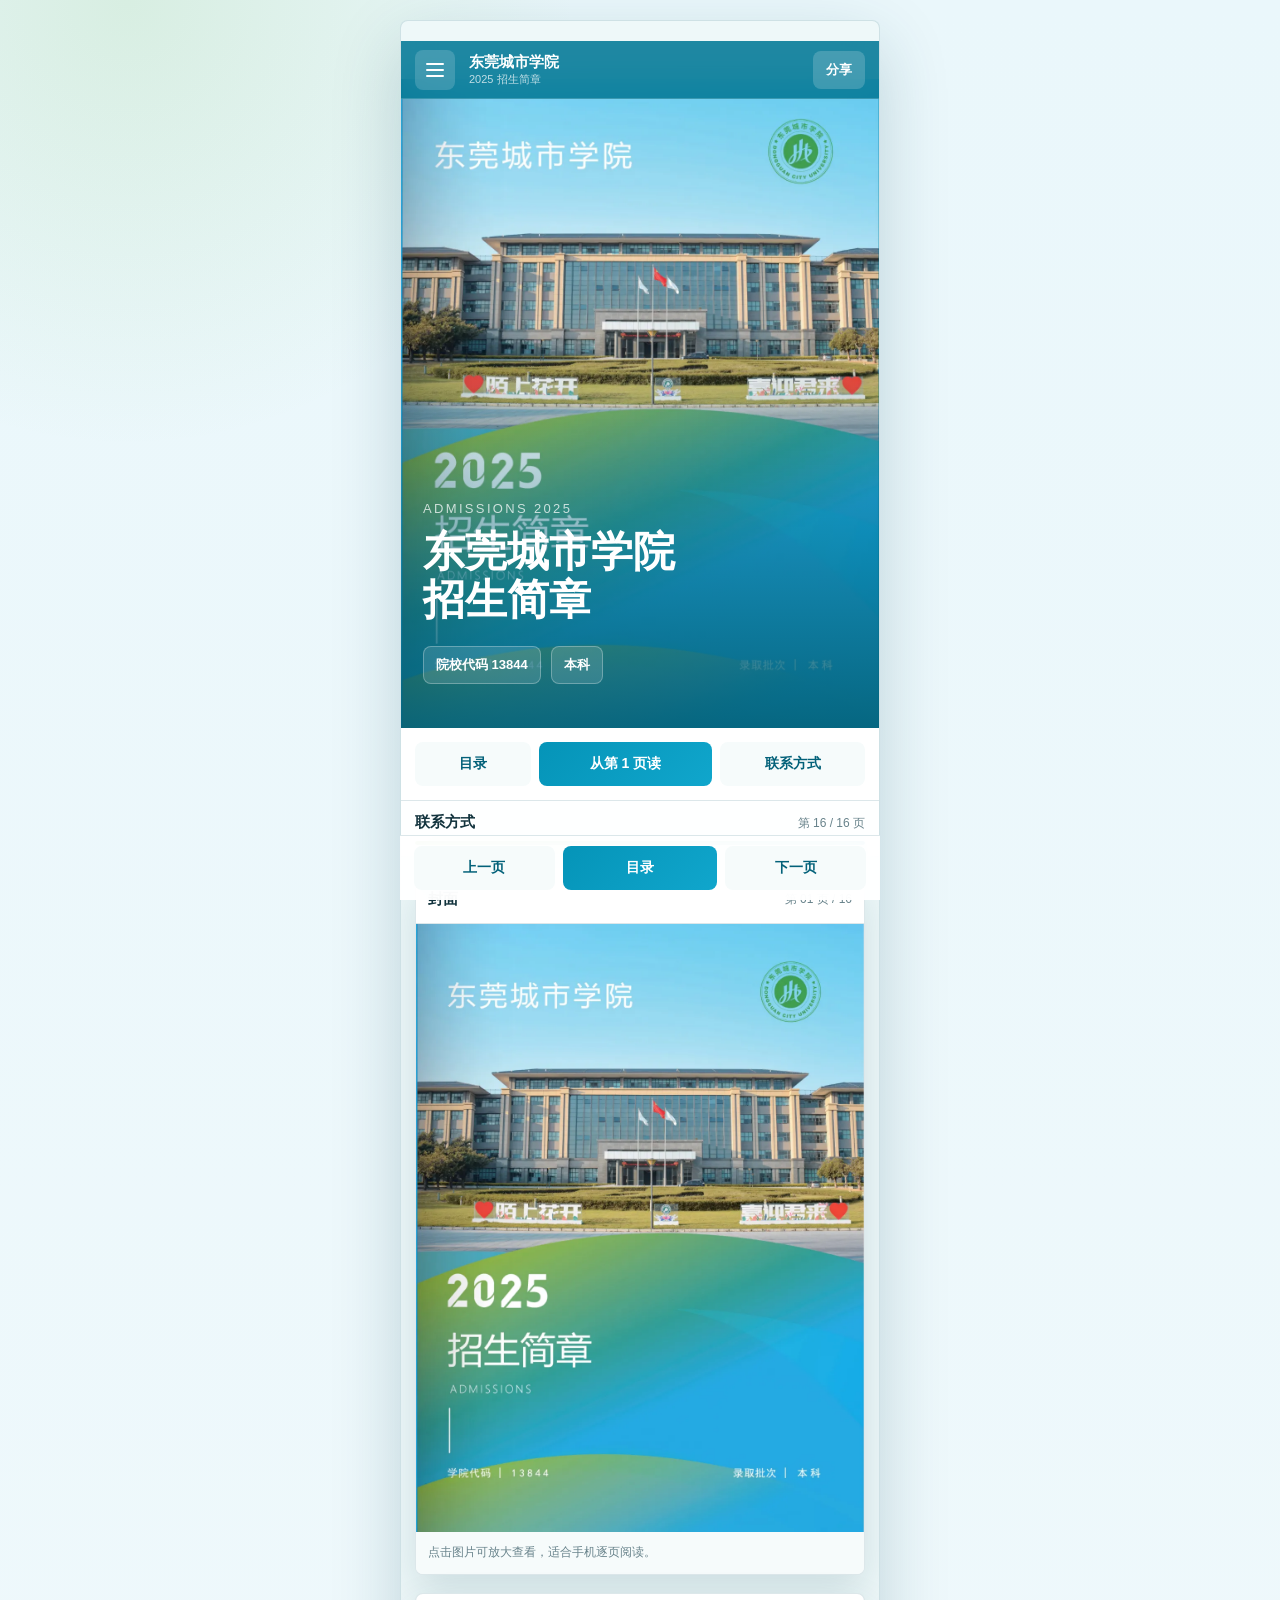
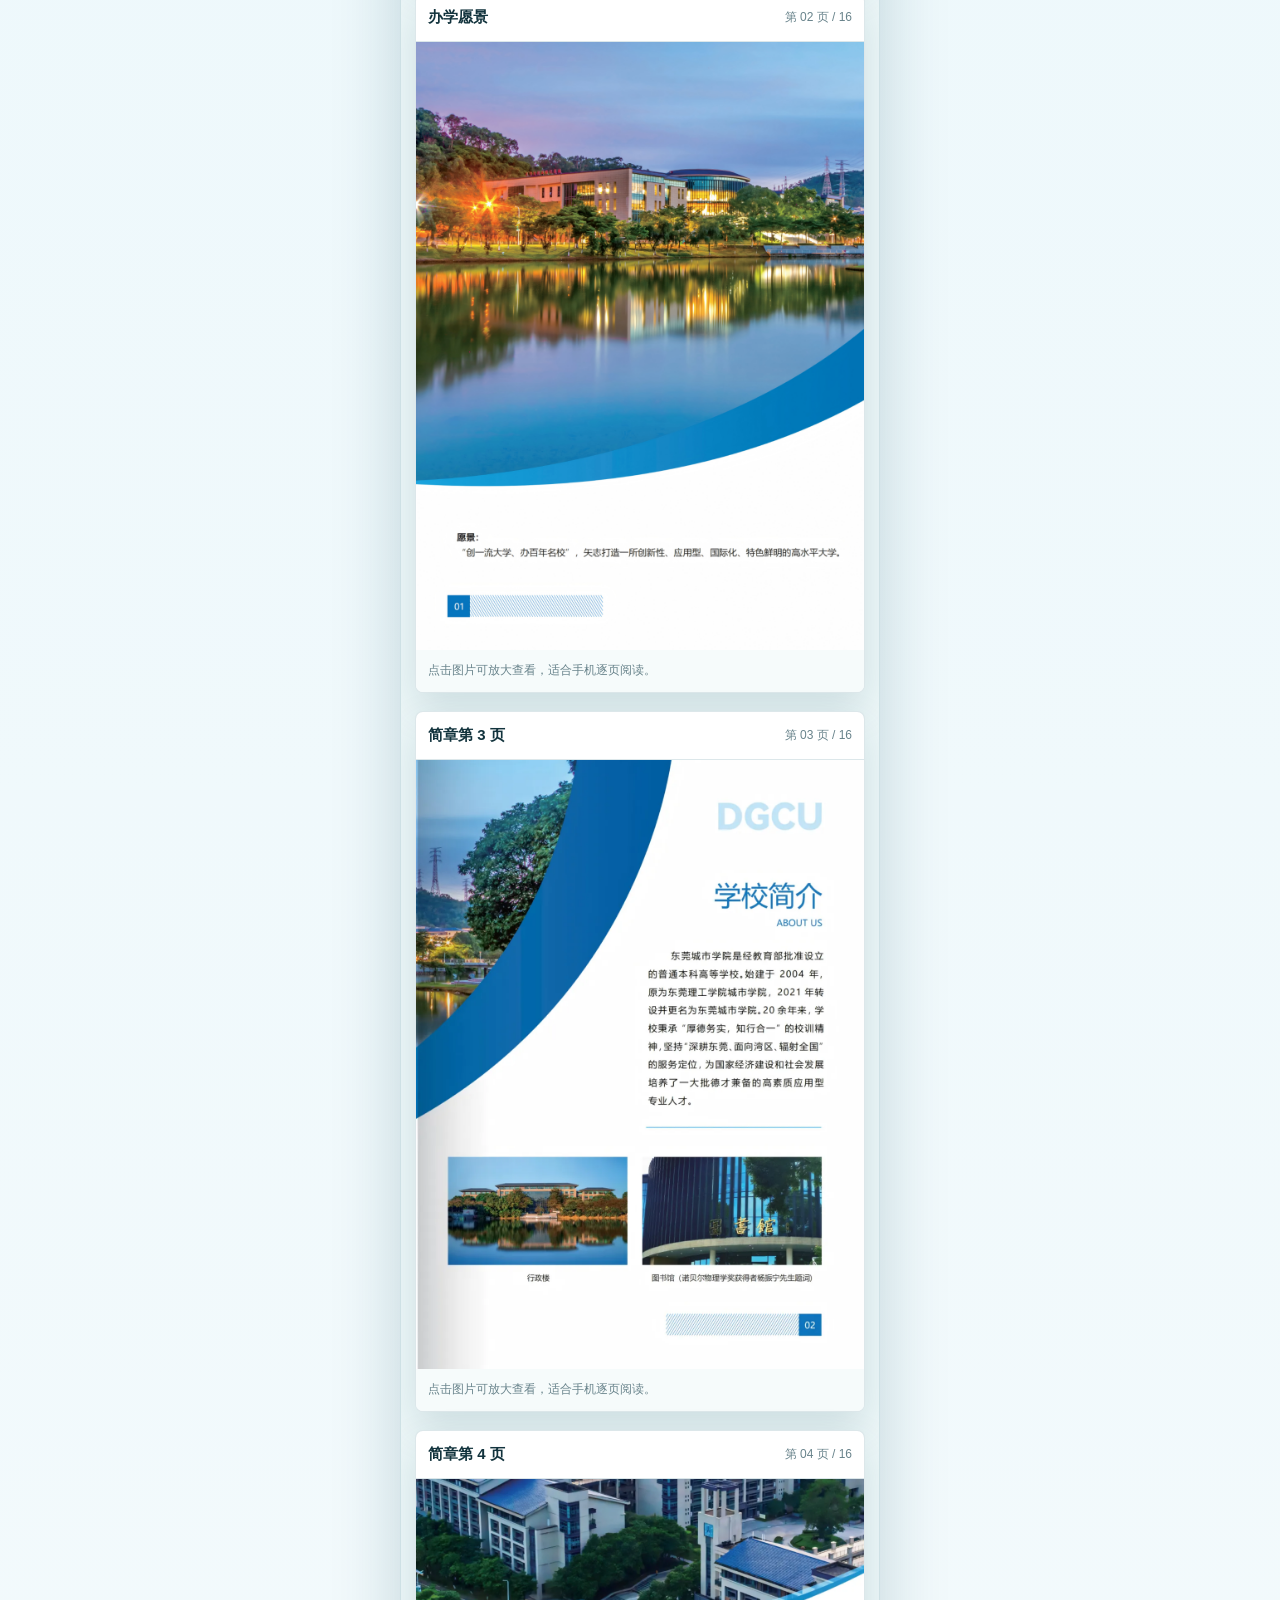
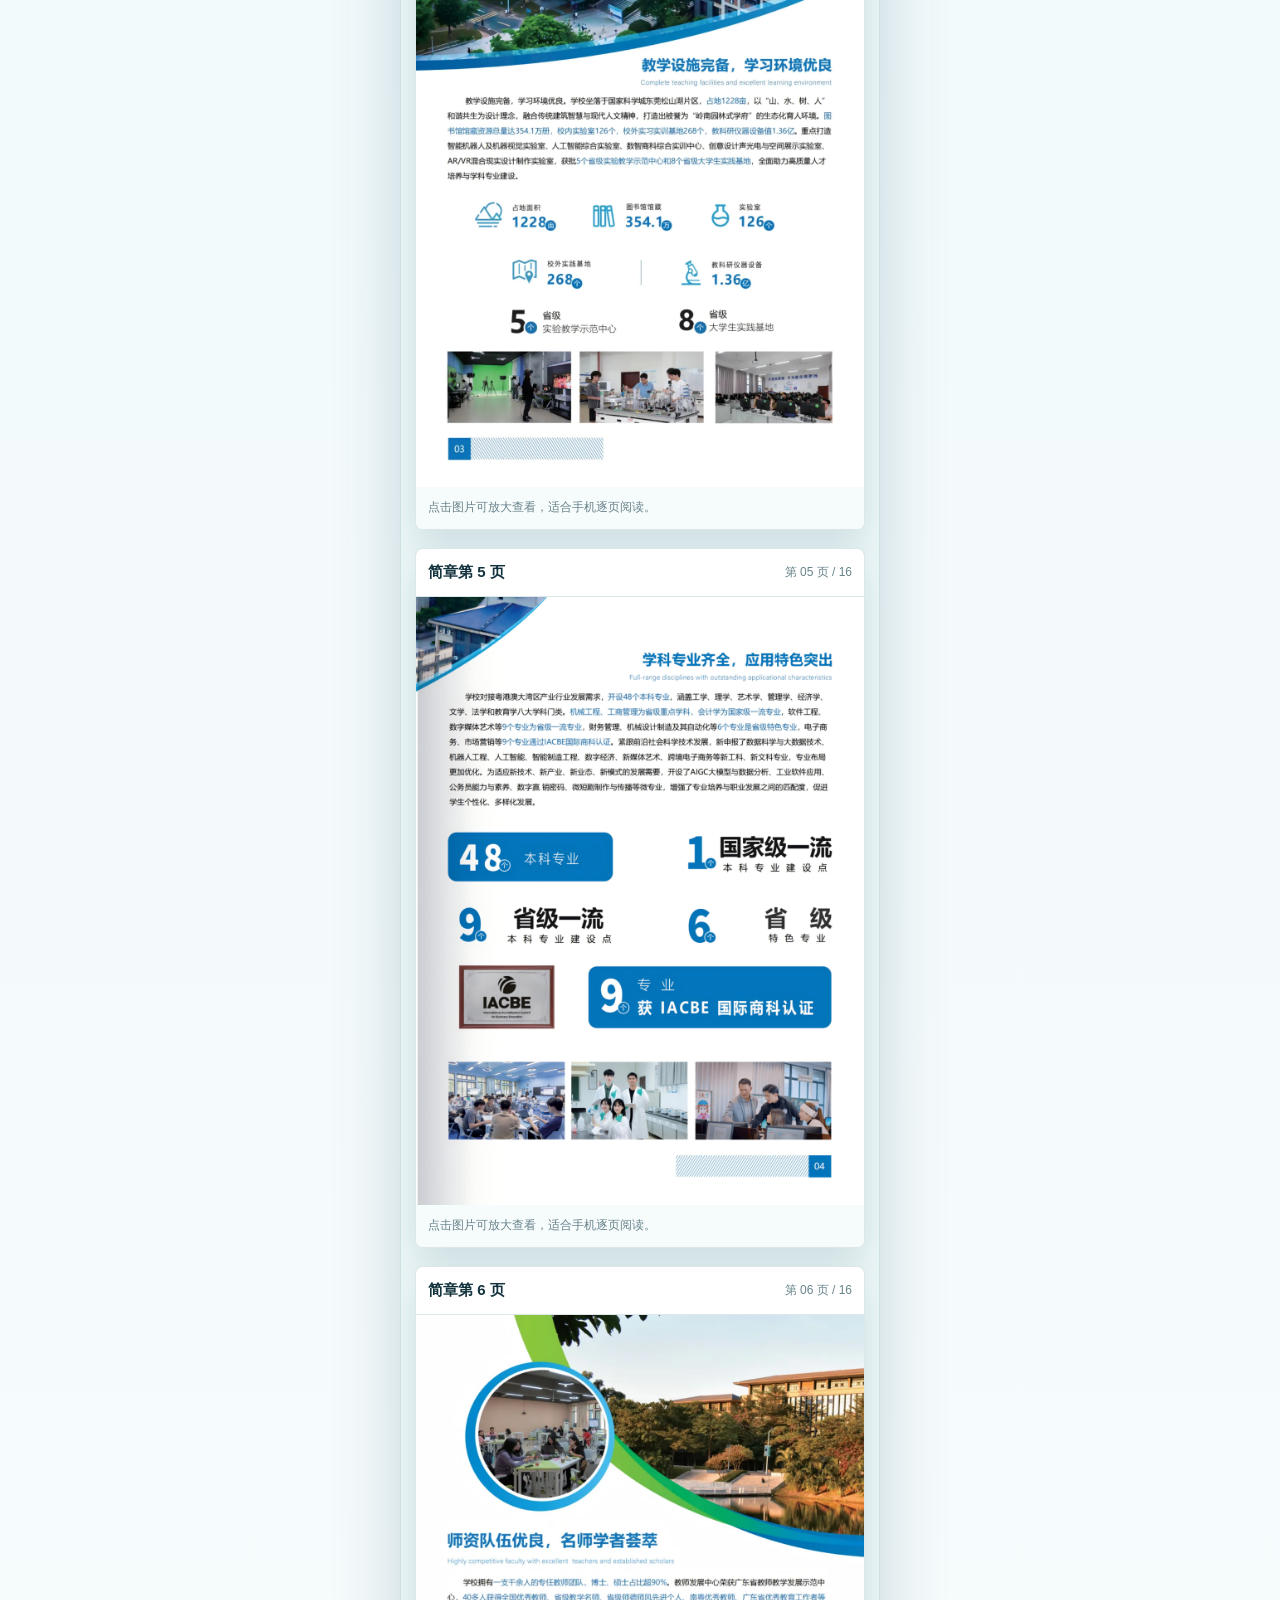
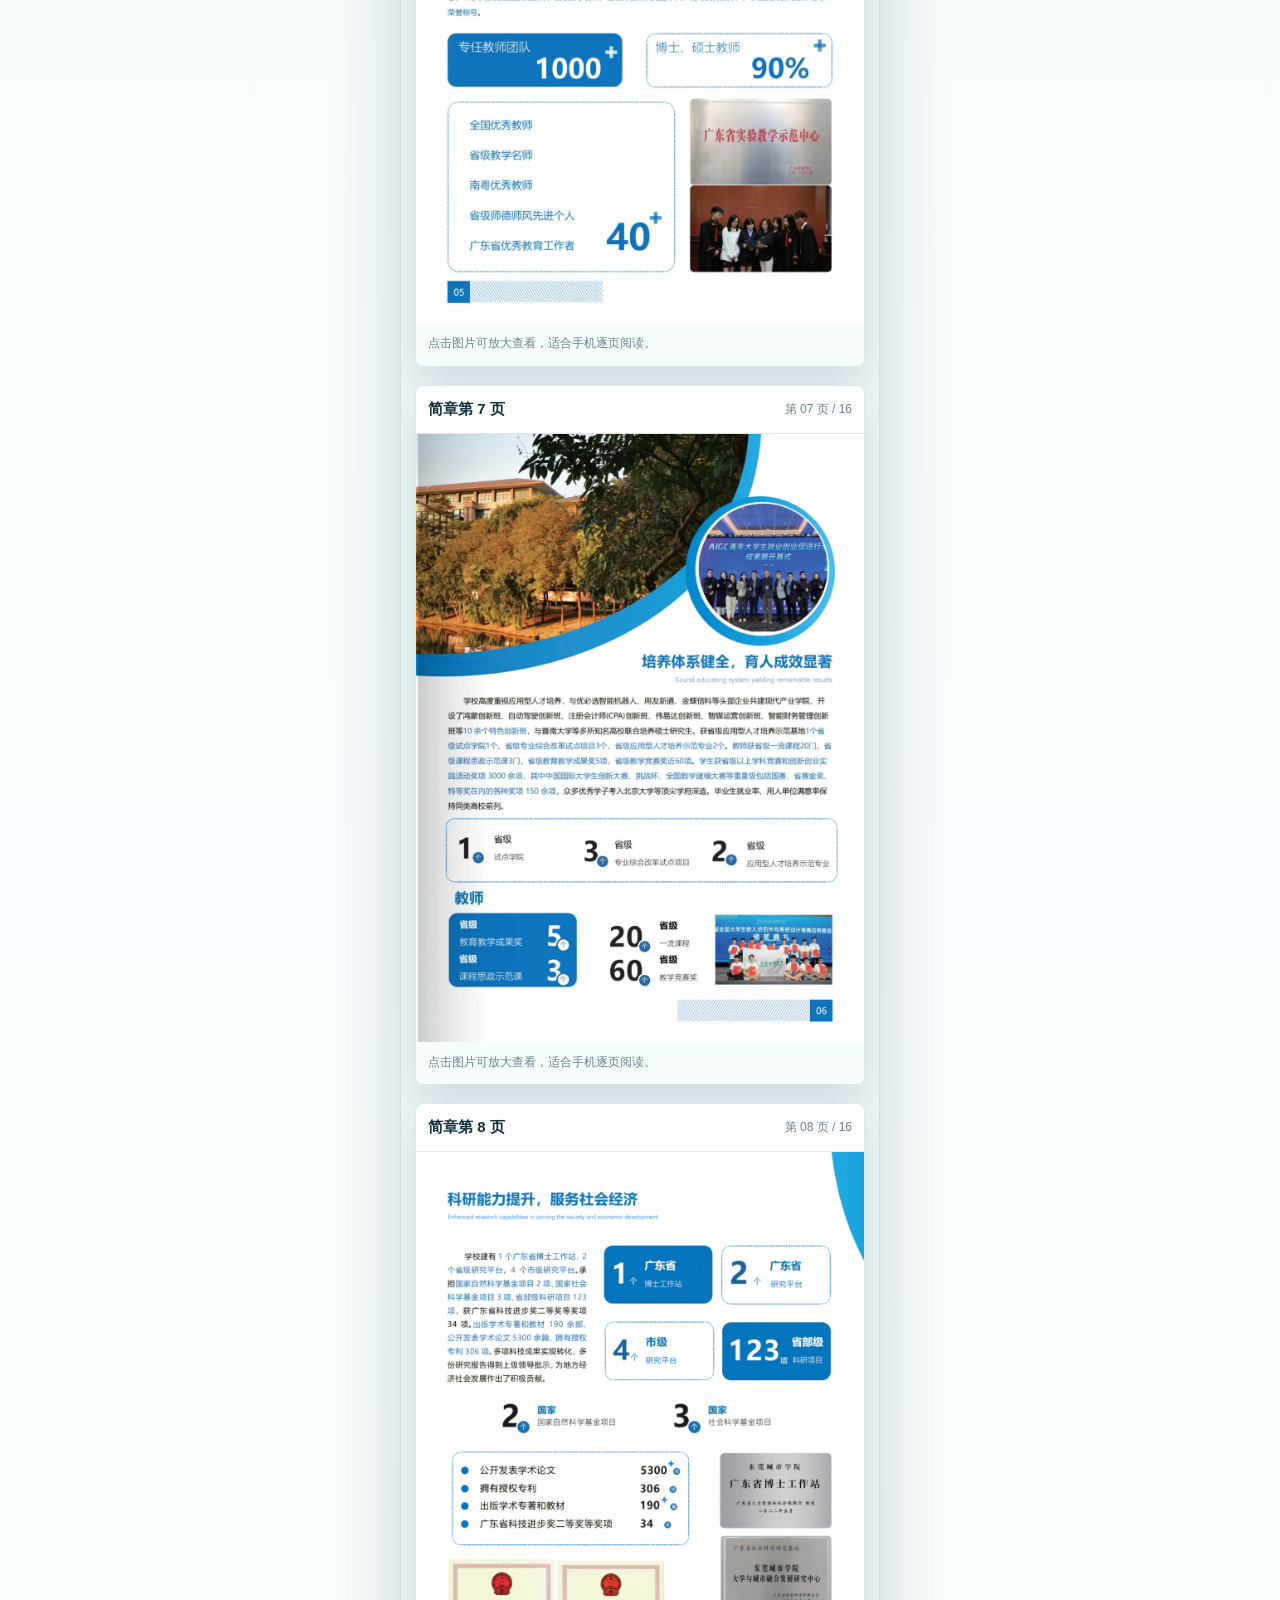
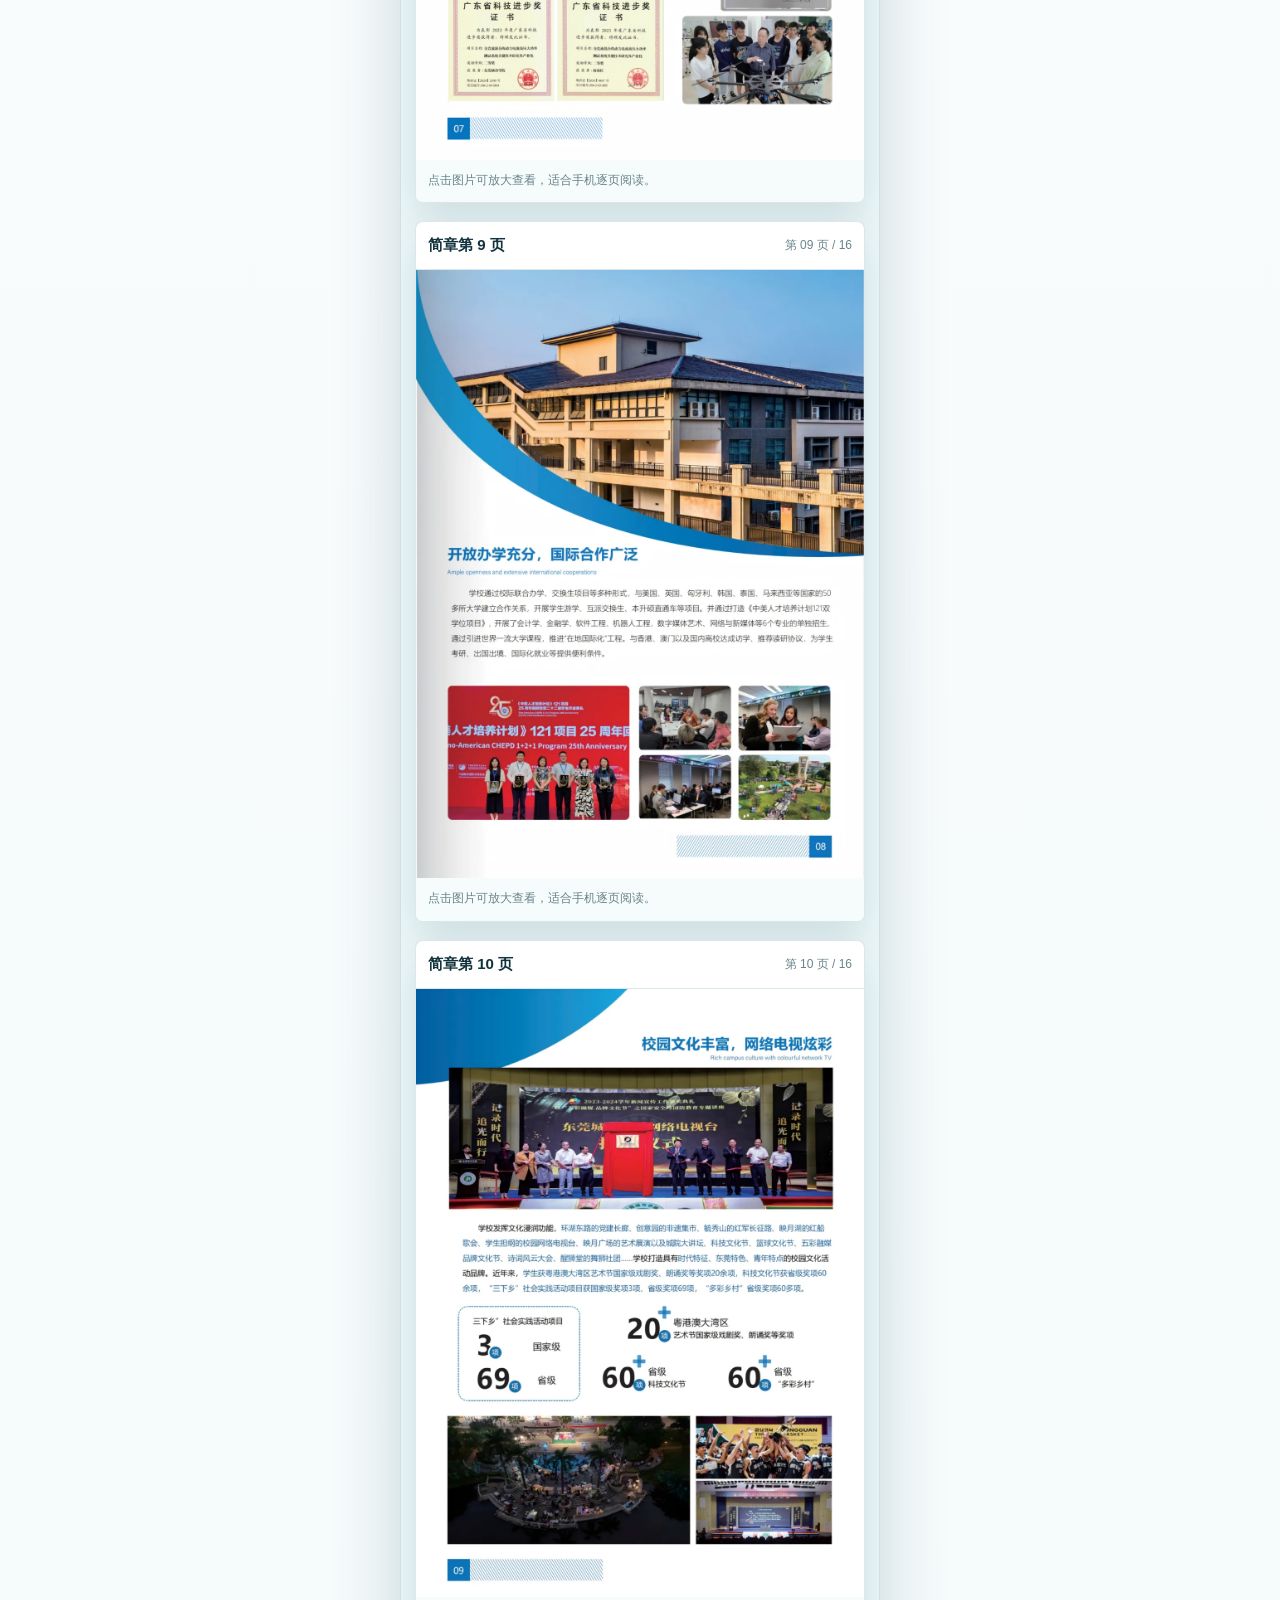
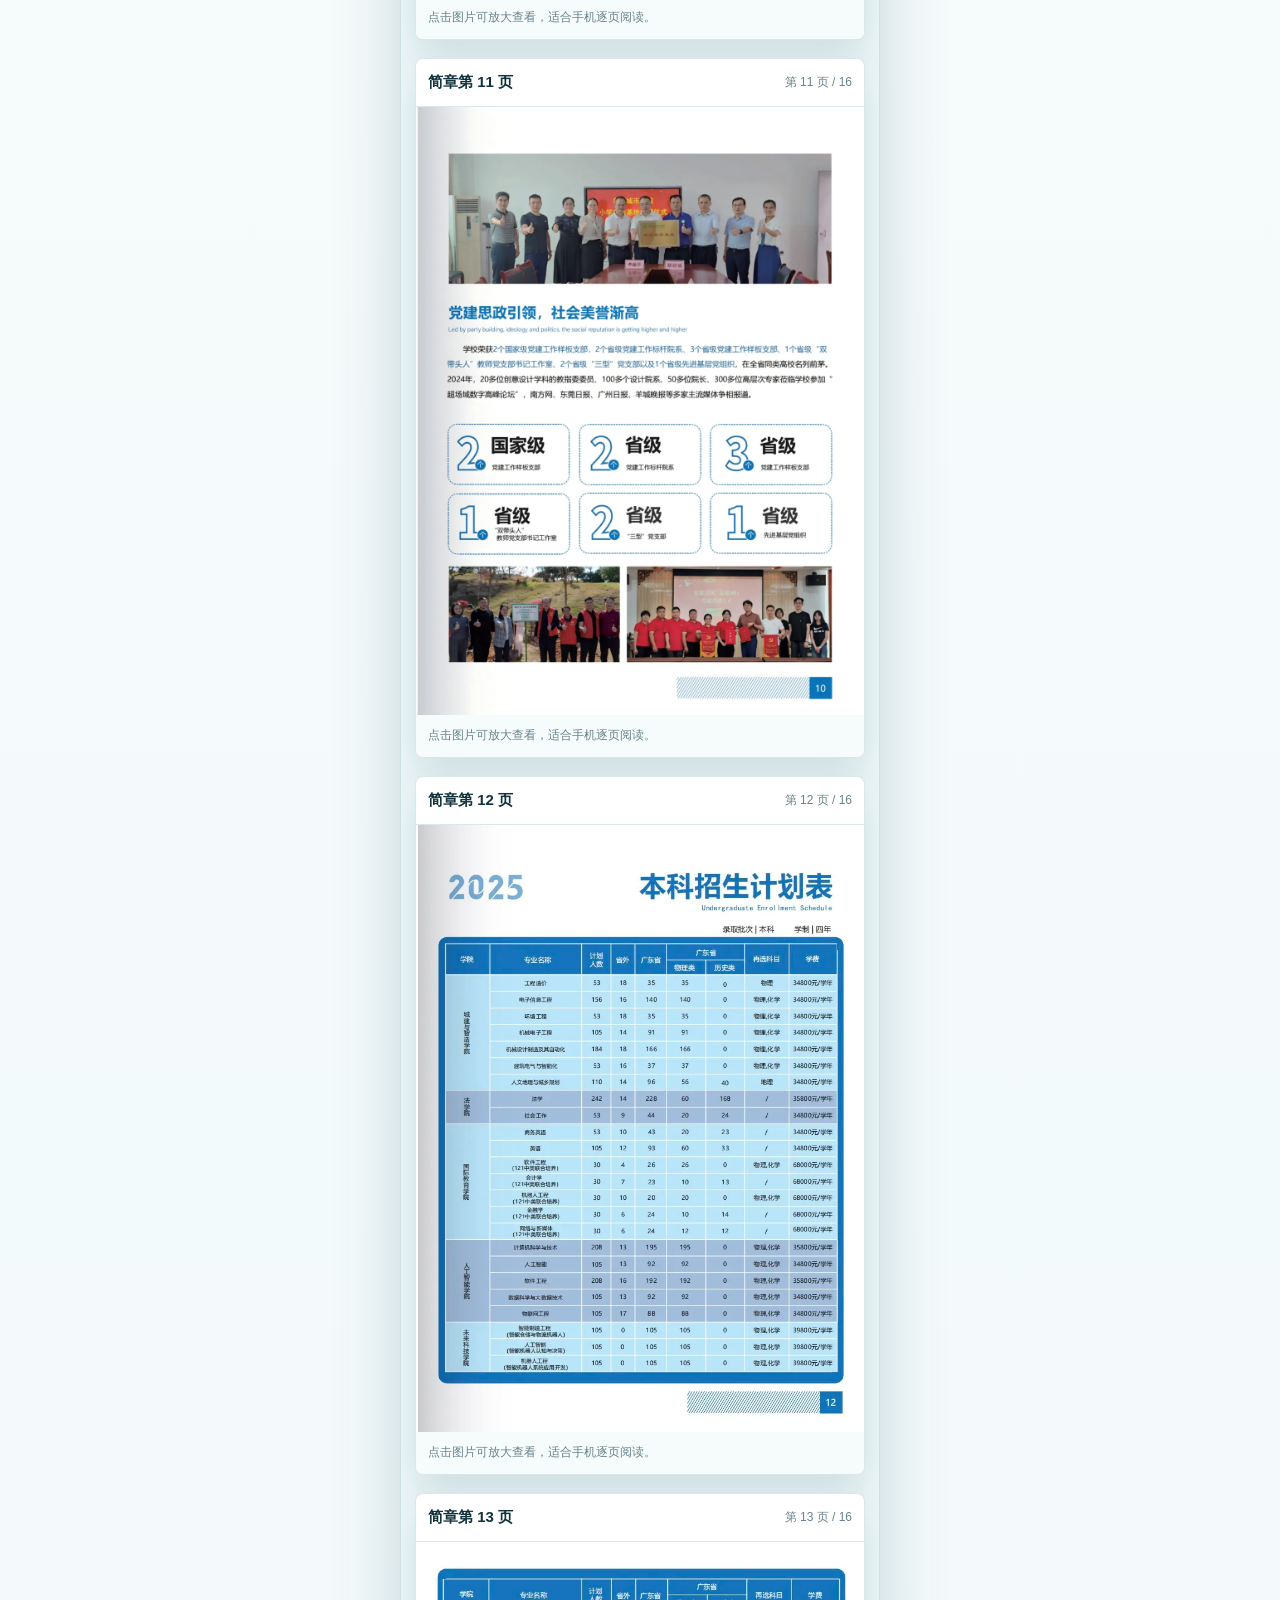
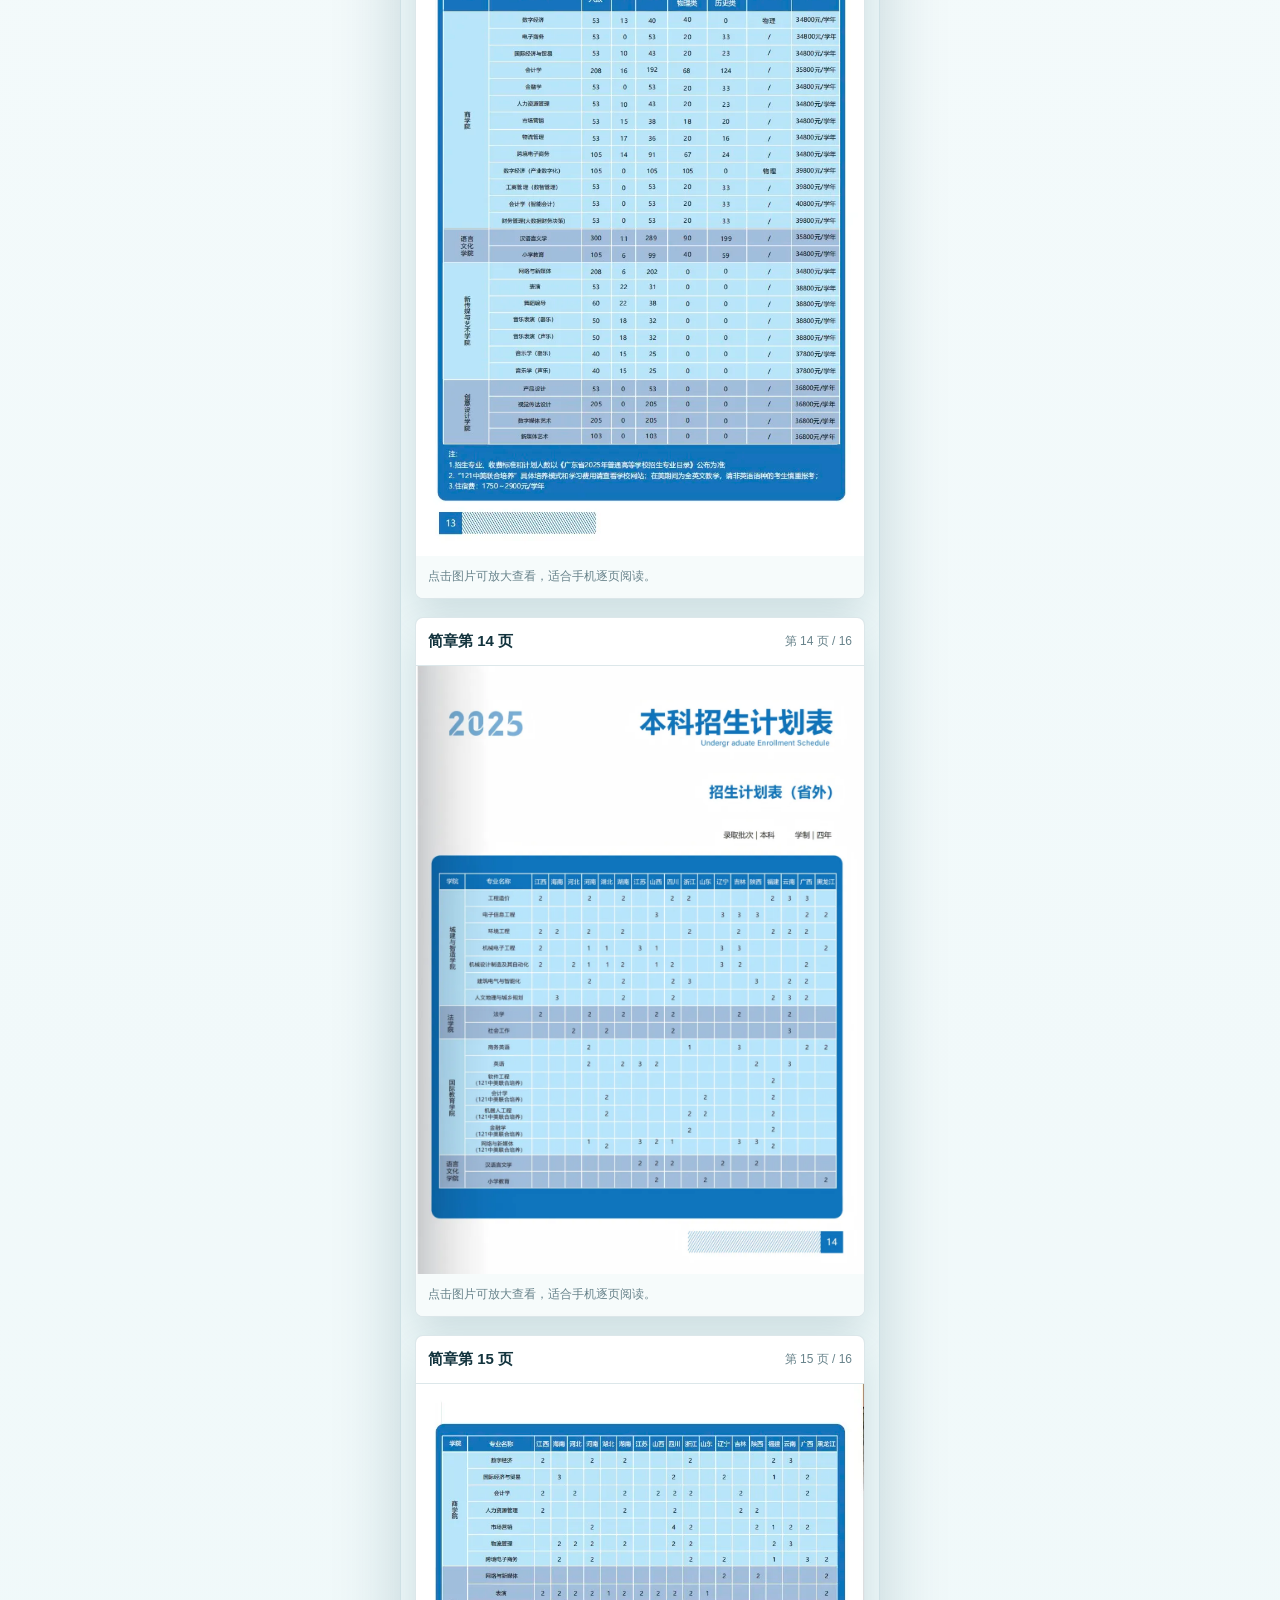
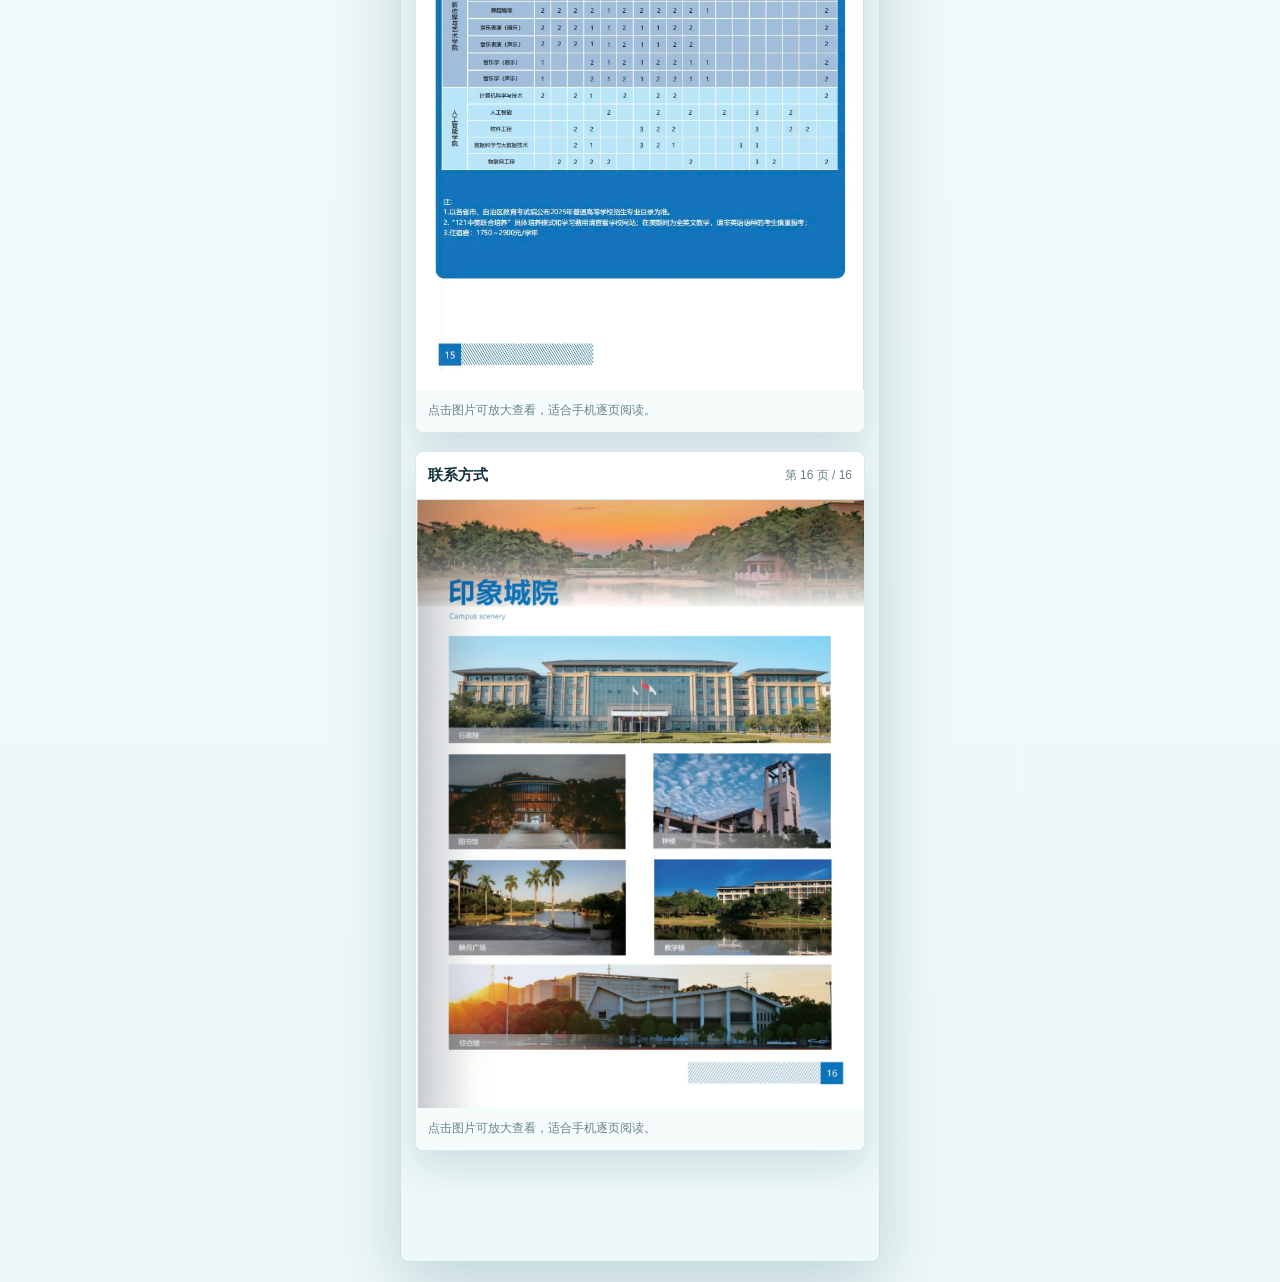
==== index.html @ 16127dca "Publish admissions H5" ====
<!doctype html>
<html lang="zh-CN">
  <head>
    <meta charset="UTF-8" />
    <meta name="viewport" content="width=device-width, initial-scale=1, viewport-fit=cover" />
    <meta name="theme-color" content="#0594b8" />
    <title>东莞城市学院 2025 招生简章 H5</title>
    <meta name="description" content="东莞城市学院 2025 年本科招生简章手机 H5，包含招生信息、校园介绍与联系方式。" />
    <meta property="og:type" content="website" />
    <meta property="og:locale" content="zh_CN" />
    <meta property="og:site_name" content="东莞城市学院" />
    <meta property="og:title" content="东莞城市学院 2025 招生简章" />
    <meta property="og:description" content="东莞城市学院 2025 年本科招生简章手机 H5，点击查看完整图文内容。" />
    <meta property="og:image" content="./官宣！东莞城市学院2025年招生简章.webp" />
    <meta name="twitter:card" content="summary_large_image" />
    <meta name="twitter:title" content="东莞城市学院 2025 招生简章" />
    <meta name="twitter:description" content="东莞城市学院 2025 年本科招生简章手机 H5，点击查看完整图文内容。" />
    <meta name="twitter:image" content="./官宣！东莞城市学院2025年招生简章.webp" />
    <link rel="image_src" href="./官宣！东莞城市学院2025年招生简章.webp" />
    <link rel="stylesheet" href="./styles.css" />
  </head>
  <body>
    <div class="app-shell">
      <header class="topbar" aria-label="页面导航">
        <button class="icon-button" type="button" data-action="toggle-menu" aria-label="打开目录">
          <span></span>
          <span></span>
          <span></span>
        </button>
        <div class="topbar-title">
          <strong>东莞城市学院</strong>
          <small>2025 招生简章</small>
        </div>
        <button class="text-button" type="button" data-action="share">分享</button>
      </header>

      <main>
        <section class="hero" id="top">
          <img src="./官宣！东莞城市学院2025年招生简章.webp" alt="东莞城市学院 2025 招生简章封面" />
          <div class="hero-panel">
            <p>Admissions 2025</p>
            <h1>东莞城市学院<br />招生简章</h1>
            <div class="hero-meta">
              <span>院校代码 13844</span>
              <span>本科</span>
            </div>
          </div>
        </section>

        <section class="quick-actions" aria-label="快捷操作">
          <button type="button" data-action="toggle-menu">目录</button>
          <button type="button" data-action="first-page">从第 1 页读</button>
          <button type="button" data-action="contact-page">联系方式</button>
        </section>

        <section class="reader-status" aria-live="polite">
          <div>
            <strong id="currentTitle">封面</strong>
            <span id="currentCount">第 1 / 16 页</span>
          </div>
          <div class="progress-track" aria-hidden="true">
            <span id="progressBar"></span>
          </div>
        </section>

        <section class="page-list" id="pageList" aria-label="招生简章页面"></section>
      </main>

      <nav class="bottom-nav" aria-label="底部翻页">
        <button type="button" data-action="prev-page">上一页</button>
        <button class="primary" type="button" data-action="toggle-menu">目录</button>
        <button type="button" data-action="next-page">下一页</button>
      </nav>
    </div>

    <aside class="toc-drawer" id="tocDrawer" aria-hidden="true">
      <div class="drawer-backdrop" data-action="close-menu"></div>
      <div class="drawer-panel" role="dialog" aria-modal="true" aria-labelledby="drawerTitle">
        <div class="drawer-head">
          <div>
            <strong id="drawerTitle">招生简章目录</strong>
            <span>点击任一页快速跳转</span>
          </div>
          <button class="close-button" type="button" data-action="close-menu" aria-label="关闭目录">×</button>
        </div>
        <div class="toc-grid" id="tocGrid"></div>
      </div>
    </aside>

    <div class="viewer" id="viewer" aria-hidden="true">
      <div class="viewer-top">
        <strong id="viewerTitle">第 1 页</strong>
        <button type="button" data-action="close-viewer" aria-label="关闭大图">×</button>
      </div>
      <div class="viewer-canvas">
        <img id="viewerImage" alt="" />
      </div>
      <p>双指可缩放图片，左右按钮可切换页面</p>
      <div class="viewer-nav">
        <button type="button" data-action="viewer-prev">上一页</button>
        <button type="button" data-action="viewer-next">下一页</button>
      </div>
    </div>

    <div class="toast" id="toast" role="status" aria-live="polite"></div>
    <script src="./app.js"></script>
  </body>
</html>
---- styles.css ----
:root {
  --bg: #eef8f9;
  --surface: #ffffff;
  --surface-soft: #f6fbfb;
  --text: #12333d;
  --muted: #68838b;
  --line: rgba(12, 86, 105, 0.14);
  --teal: #0594b8;
  --teal-dark: #036179;
  --green: #69b848;
  --shadow: 0 16px 40px rgba(4, 68, 83, 0.14);
  --radius: 8px;
  font-family: -apple-system, BlinkMacSystemFont, "Segoe UI", "PingFang SC", "Microsoft YaHei", sans-serif;
}

* {
  box-sizing: border-box;
}

html {
  scroll-behavior: smooth;
}

body {
  margin: 0;
  min-width: 320px;
  background:
    radial-gradient(circle at 10% 0%, rgba(105, 184, 72, 0.14), transparent 28rem),
    linear-gradient(180deg, #eaf7fb 0%, #f9fcfd 48%, #eef8f9 100%);
  color: var(--text);
}

button {
  border: 0;
  font: inherit;
  cursor: pointer;
}

.app-shell {
  width: min(100%, 480px);
  margin: 0 auto;
  padding-bottom: calc(84px + env(safe-area-inset-bottom));
}

.topbar {
  position: sticky;
  top: 0;
  z-index: 30;
  display: grid;
  grid-template-columns: 44px 1fr auto;
  align-items: center;
  gap: 10px;
  min-height: calc(58px + env(safe-area-inset-top));
  padding: calc(8px + env(safe-area-inset-top)) 14px 8px;
  color: #fff;
  background: rgba(2, 120, 150, 0.88);
  border-bottom: 1px solid rgba(255, 255, 255, 0.18);
  backdrop-filter: blur(16px);
}

.icon-button,
.close-button,
.viewer-top button {
  display: grid;
  place-items: center;
  width: 40px;
  height: 40px;
  border-radius: var(--radius);
  background: rgba(255, 255, 255, 0.16);
  color: #fff;
}

.icon-button {
  gap: 4px;
  align-content: center;
}

.icon-button span {
  width: 18px;
  height: 2px;
  border-radius: 999px;
  background: currentColor;
}

.topbar-title {
  display: flex;
  min-width: 0;
  flex-direction: column;
  line-height: 1.15;
}

.topbar-title strong {
  overflow: hidden;
  font-size: 15px;
  font-weight: 700;
  text-overflow: ellipsis;
  white-space: nowrap;
}

.topbar-title small {
  margin-top: 3px;
  color: rgba(255, 255, 255, 0.72);
  font-size: 11px;
}

.text-button {
  min-width: 52px;
  height: 38px;
  padding: 0 12px;
  border-radius: var(--radius);
  background: rgba(255, 255, 255, 0.18);
  color: #fff;
  font-size: 13px;
  font-weight: 650;
}

.hero {
  position: relative;
  min-height: 640px;
  overflow: hidden;
  background: #058fb1;
}

.hero img {
  width: 100%;
  height: 100%;
  min-height: 640px;
  object-fit: cover;
  object-position: center top;
  display: block;
}

.hero::after {
  position: absolute;
  inset: auto 0 0;
  height: 58%;
  content: "";
  background: linear-gradient(180deg, transparent 0%, rgba(3, 97, 121, 0.2) 22%, rgba(3, 97, 121, 0.92) 100%);
}

.hero-panel {
  position: absolute;
  z-index: 1;
  right: 22px;
  bottom: 44px;
  left: 22px;
  color: #fff;
}

.hero-panel p {
  margin: 0 0 12px;
  color: rgba(255, 255, 255, 0.74);
  font-size: 13px;
  letter-spacing: 0.18em;
  text-transform: uppercase;
}

.hero-panel h1 {
  margin: 0;
  font-size: 42px;
  font-weight: 750;
  line-height: 1.14;
}

.hero-meta {
  display: flex;
  flex-wrap: wrap;
  gap: 10px;
  margin-top: 22px;
}

.hero-meta span {
  padding: 9px 12px;
  border: 1px solid rgba(255, 255, 255, 0.28);
  border-radius: var(--radius);
  background: rgba(255, 255, 255, 0.13);
  font-size: 13px;
  font-weight: 650;
}

.quick-actions {
  display: grid;
  grid-template-columns: 0.8fr 1.2fr 1fr;
  gap: 8px;
  padding: 14px;
  background: var(--surface);
  border-bottom: 1px solid var(--line);
}

.quick-actions button,
.bottom-nav button,
.viewer-nav button {
  min-height: 44px;
  border-radius: var(--radius);
  background: var(--surface-soft);
  color: var(--teal-dark);
  font-size: 14px;
  font-weight: 700;
}

.quick-actions button:nth-child(2),
.bottom-nav .primary {
  background: linear-gradient(135deg, var(--teal), #10a6cc);
  color: #fff;
}

.reader-status {
  position: sticky;
  top: calc(58px + env(safe-area-inset-top));
  z-index: 20;
  padding: 12px 14px 11px;
  background: rgba(255, 255, 255, 0.92);
  border-bottom: 1px solid var(--line);
  backdrop-filter: blur(16px);
}

.reader-status > div:first-child {
  display: flex;
  align-items: baseline;
  justify-content: space-between;
  gap: 14px;
}

.reader-status strong {
  overflow: hidden;
  font-size: 15px;
  font-weight: 750;
  text-overflow: ellipsis;
  white-space: nowrap;
}

.reader-status span {
  flex: 0 0 auto;
  color: var(--muted);
  font-size: 12px;
}

.progress-track {
  height: 4px;
  margin-top: 9px;
  overflow: hidden;
  border-radius: 999px;
  background: rgba(5, 148, 184, 0.12);
}

.progress-track span {
  display: block;
  width: 6.25%;
  height: 100%;
  border-radius: inherit;
  background: linear-gradient(90deg, var(--green), var(--teal));
  transition: width 220ms ease;
}

.page-list {
  display: grid;
  gap: 18px;
  padding: 18px 14px 26px;
}

.brochure-page {
  overflow: hidden;
  border: 1px solid var(--line);
  border-radius: var(--radius);
  background: var(--surface);
  box-shadow: var(--shadow);
  scroll-margin-top: 124px;
}

.page-head {
  display: flex;
  align-items: center;
  justify-content: space-between;
  gap: 12px;
  min-height: 48px;
  padding: 10px 12px;
  border-bottom: 1px solid var(--line);
}

.page-head strong {
  font-size: 15px;
}

.page-head span {
  color: var(--muted);
  font-size: 12px;
}

.image-button {
  display: block;
  width: 100%;
  padding: 0;
  background: #fff;
}

.image-button img {
  display: block;
  width: 100%;
  height: auto;
}

.page-tip {
  margin: 0;
  padding: 11px 12px 12px;
  color: var(--muted);
  font-size: 12px;
  line-height: 1.6;
  background: var(--surface-soft);
}

.bottom-nav {
  position: fixed;
  right: 0;
  bottom: 0;
  left: 0;
  z-index: 32;
  display: grid;
  grid-template-columns: 1fr 1.1fr 1fr;
  gap: 8px;
  width: min(100%, 480px);
  margin: 0 auto;
  padding: 10px 14px calc(10px + env(safe-area-inset-bottom));
  background: rgba(255, 255, 255, 0.94);
  border-top: 1px solid var(--line);
  backdrop-filter: blur(16px);
}

.toc-drawer,
.viewer {
  position: fixed;
  inset: 0;
  z-index: 60;
  display: none;
}

.toc-drawer.is-open,
.viewer.is-open {
  display: block;
}

.drawer-backdrop {
  position: absolute;
  inset: 0;
  background: rgba(6, 36, 45, 0.48);
}

.drawer-panel {
  position: absolute;
  right: 0;
  bottom: 0;
  left: 0;
  width: min(100%, 480px);
  max-height: 78vh;
  margin: 0 auto;
  overflow: hidden;
  border-radius: 8px 8px 0 0;
  background: #fff;
  box-shadow: 0 -18px 50px rgba(0, 0, 0, 0.22);
}

.drawer-head {
  display: flex;
  align-items: center;
  justify-content: space-between;
  gap: 12px;
  padding: 16px 16px 12px;
  border-bottom: 1px solid var(--line);
}

.drawer-head div {
  display: flex;
  min-width: 0;
  flex-direction: column;
  gap: 4px;
}

.drawer-head strong {
  font-size: 17px;
}

.drawer-head span {
  color: var(--muted);
  font-size: 12px;
}

.close-button {
  flex: 0 0 auto;
  background: #edf7f8;
  color: var(--teal-dark);
  font-size: 24px;
  line-height: 1;
}

.toc-grid {
  display: grid;
  grid-template-columns: repeat(4, 1fr);
  gap: 10px;
  max-height: calc(78vh - 76px);
  overflow: auto;
  padding: 14px 14px calc(16px + env(safe-area-inset-bottom));
}

.toc-item {
  display: grid;
  gap: 6px;
  padding: 0 0 8px;
  overflow: hidden;
  border: 1px solid var(--line);
  border-radius: var(--radius);
  background: var(--surface);
  text-align: left;
}

.toc-item img {
  width: 100%;
  aspect-ratio: 3 / 4;
  object-fit: cover;
  object-position: top center;
}

.toc-item span {
  padding: 0 6px;
  color: var(--text);
  font-size: 11px;
  font-weight: 700;
  line-height: 1.3;
}

.viewer {
  background: #071d24;
  color: #fff;
}

.viewer.is-open {
  display: grid;
  grid-template-rows: auto minmax(0, 1fr) auto auto;
}

.viewer-top {
  display: flex;
  align-items: center;
  justify-content: space-between;
  gap: 12px;
  min-height: calc(58px + env(safe-area-inset-top));
  padding: calc(8px + env(safe-area-inset-top)) 14px 8px;
}

.viewer-top strong {
  overflow: hidden;
  text-overflow: ellipsis;
  white-space: nowrap;
}

.viewer-canvas {
  overflow: auto;
  padding: 8px 10px;
  text-align: center;
  touch-action: pan-x pan-y pinch-zoom;
}

.viewer-canvas img {
  width: min(100%, 620px);
  height: auto;
  background: #fff;
}

.viewer p {
  margin: 0;
  padding: 8px 14px;
  color: rgba(255, 255, 255, 0.64);
  font-size: 12px;
  text-align: center;
}

.viewer-nav {
  display: grid;
  grid-template-columns: 1fr 1fr;
  gap: 8px;
  padding: 10px 14px calc(12px + env(safe-area-inset-bottom));
}

.viewer-nav button {
  background: rgba(255, 255, 255, 0.13);
  color: #fff;
}

.toast {
  position: fixed;
  right: 18px;
  bottom: calc(82px + env(safe-area-inset-bottom));
  left: 18px;
  z-index: 80;
  width: fit-content;
  max-width: min(360px, calc(100% - 36px));
  margin: 0 auto;
  padding: 11px 14px;
  border-radius: var(--radius);
  background: rgba(7, 29, 36, 0.92);
  color: #fff;
  font-size: 13px;
  line-height: 1.45;
  opacity: 0;
  pointer-events: none;
  transform: translateY(8px);
  transition: 180ms ease;
}

.toast.is-visible {
  opacity: 1;
  transform: translateY(0);
}

@media (min-width: 481px) {
  body {
    padding: 20px 0;
  }

  .app-shell {
    overflow: hidden;
    border: 1px solid var(--line);
    border-radius: 8px;
    background: var(--bg);
    box-shadow: 0 24px 70px rgba(4, 68, 83, 0.2);
  }

  .topbar {
    top: 20px;
  }

  .reader-status {
    top: 78px;
  }
}

@media (max-width: 360px) {
  .hero-panel h1 {
    font-size: 36px;
  }

  .quick-actions,
  .bottom-nav {
    gap: 6px;
    padding-right: 10px;
    padding-left: 10px;
  }

  .quick-actions button,
  .bottom-nav button {
    font-size: 13px;
  }

  .toc-grid {
    grid-template-columns: repeat(3, 1fr);
  }
}

@media (prefers-reduced-motion: reduce) {
  html {
    scroll-behavior: auto;
  }

  *,
  *::before,
  *::after {
    transition-duration: 0.001ms !important;
    animation-duration: 0.001ms !important;
  }
}
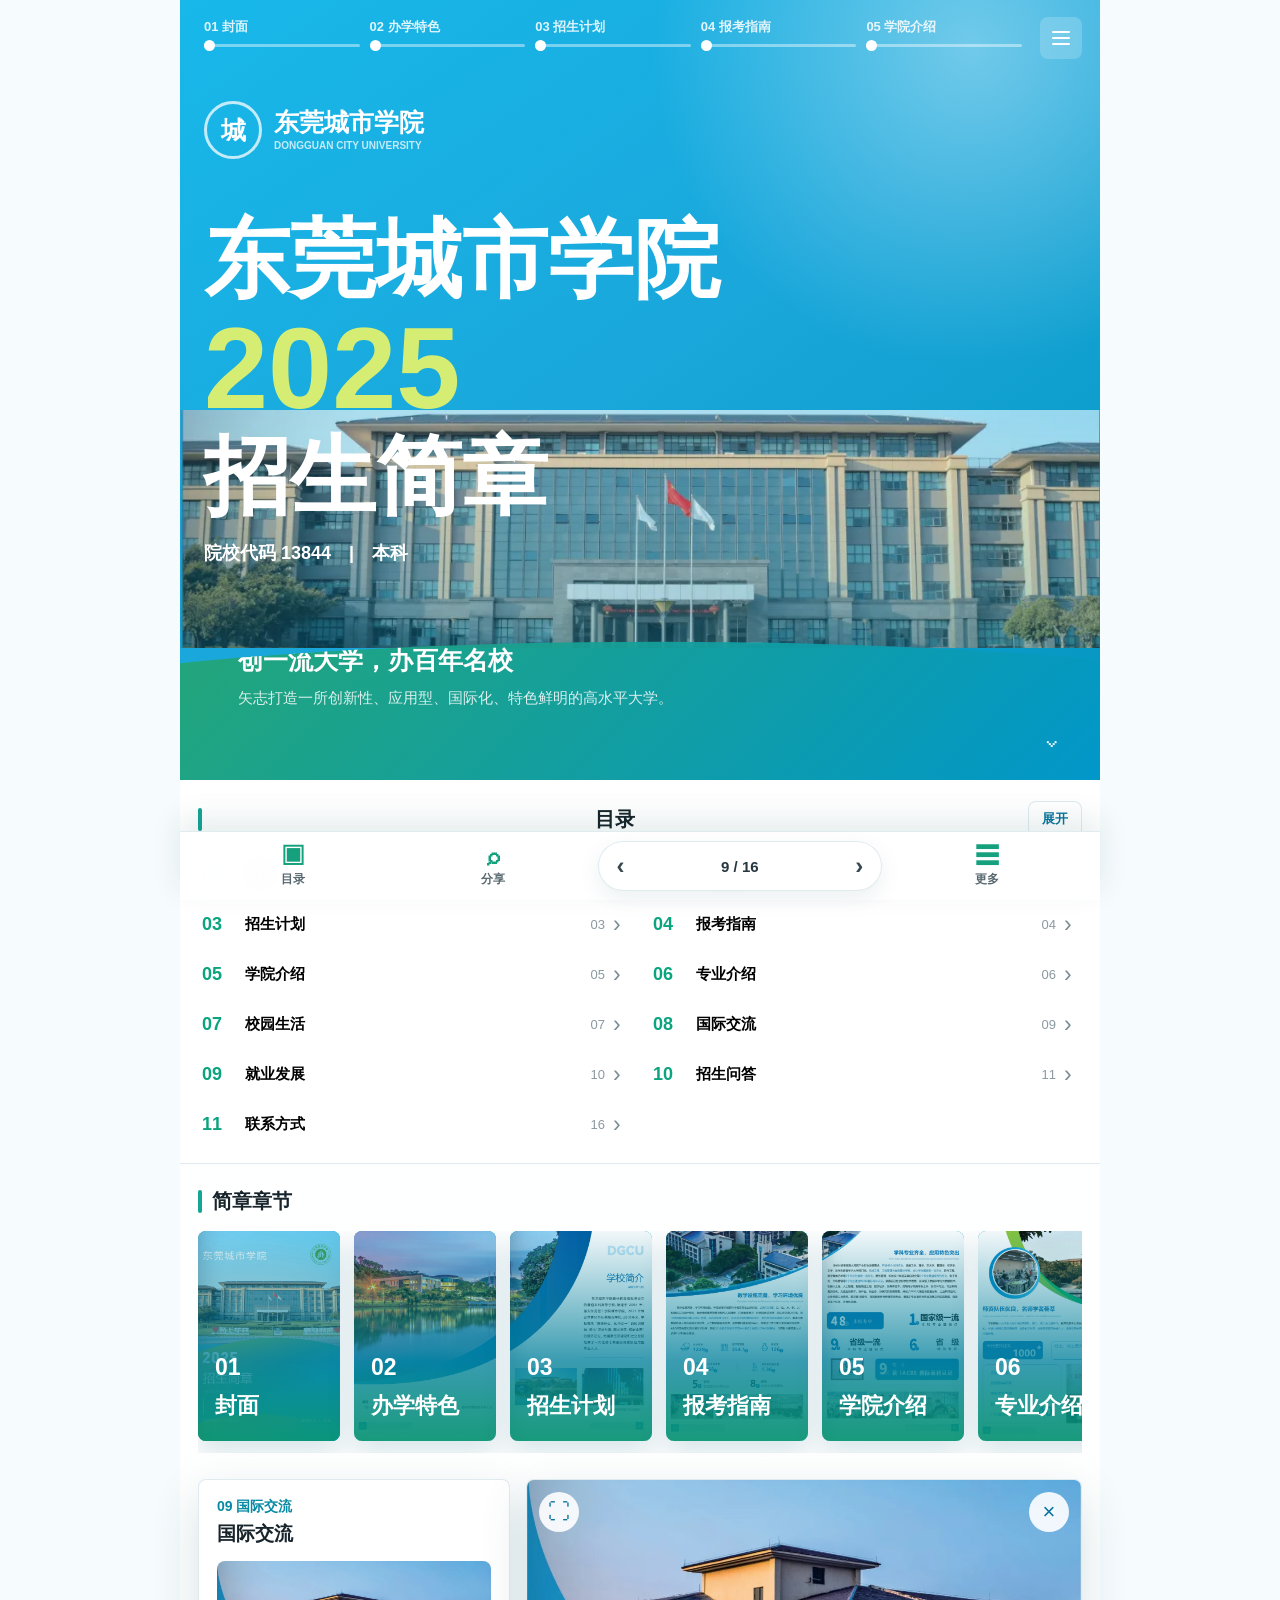
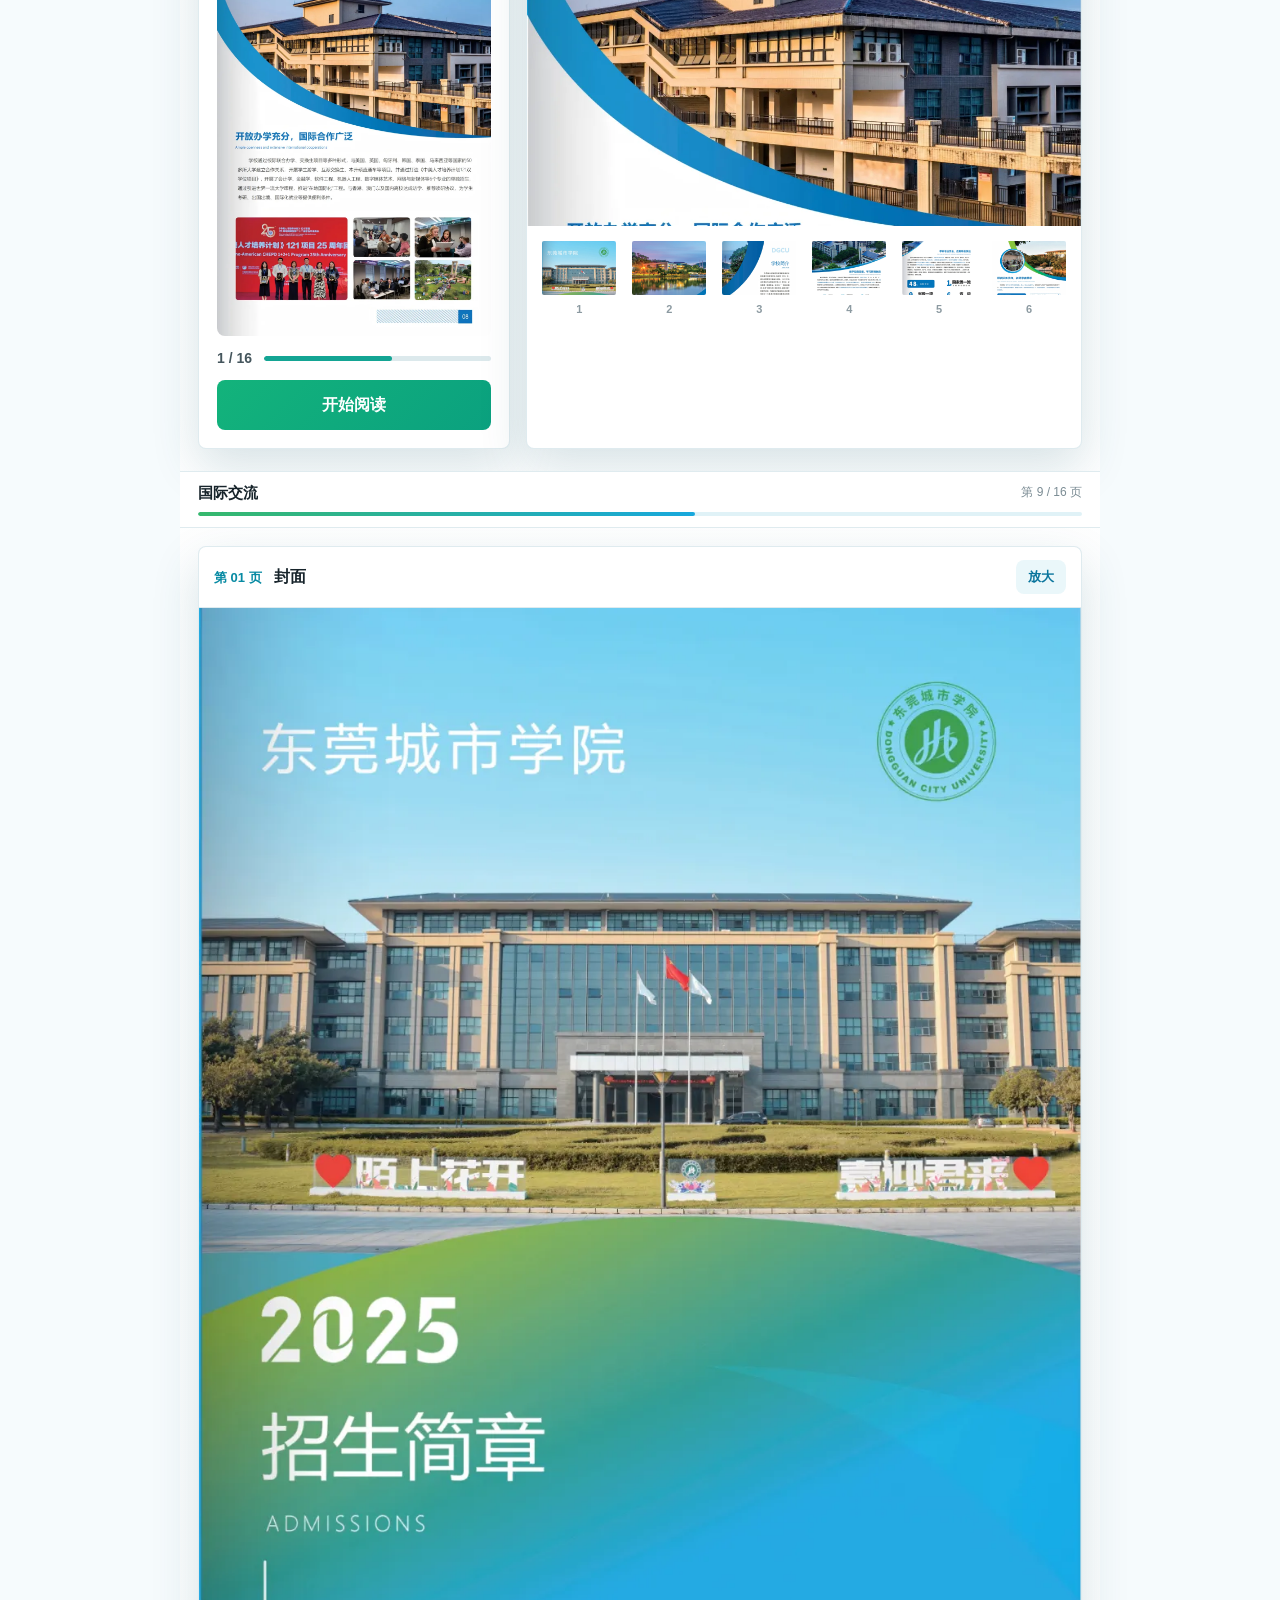
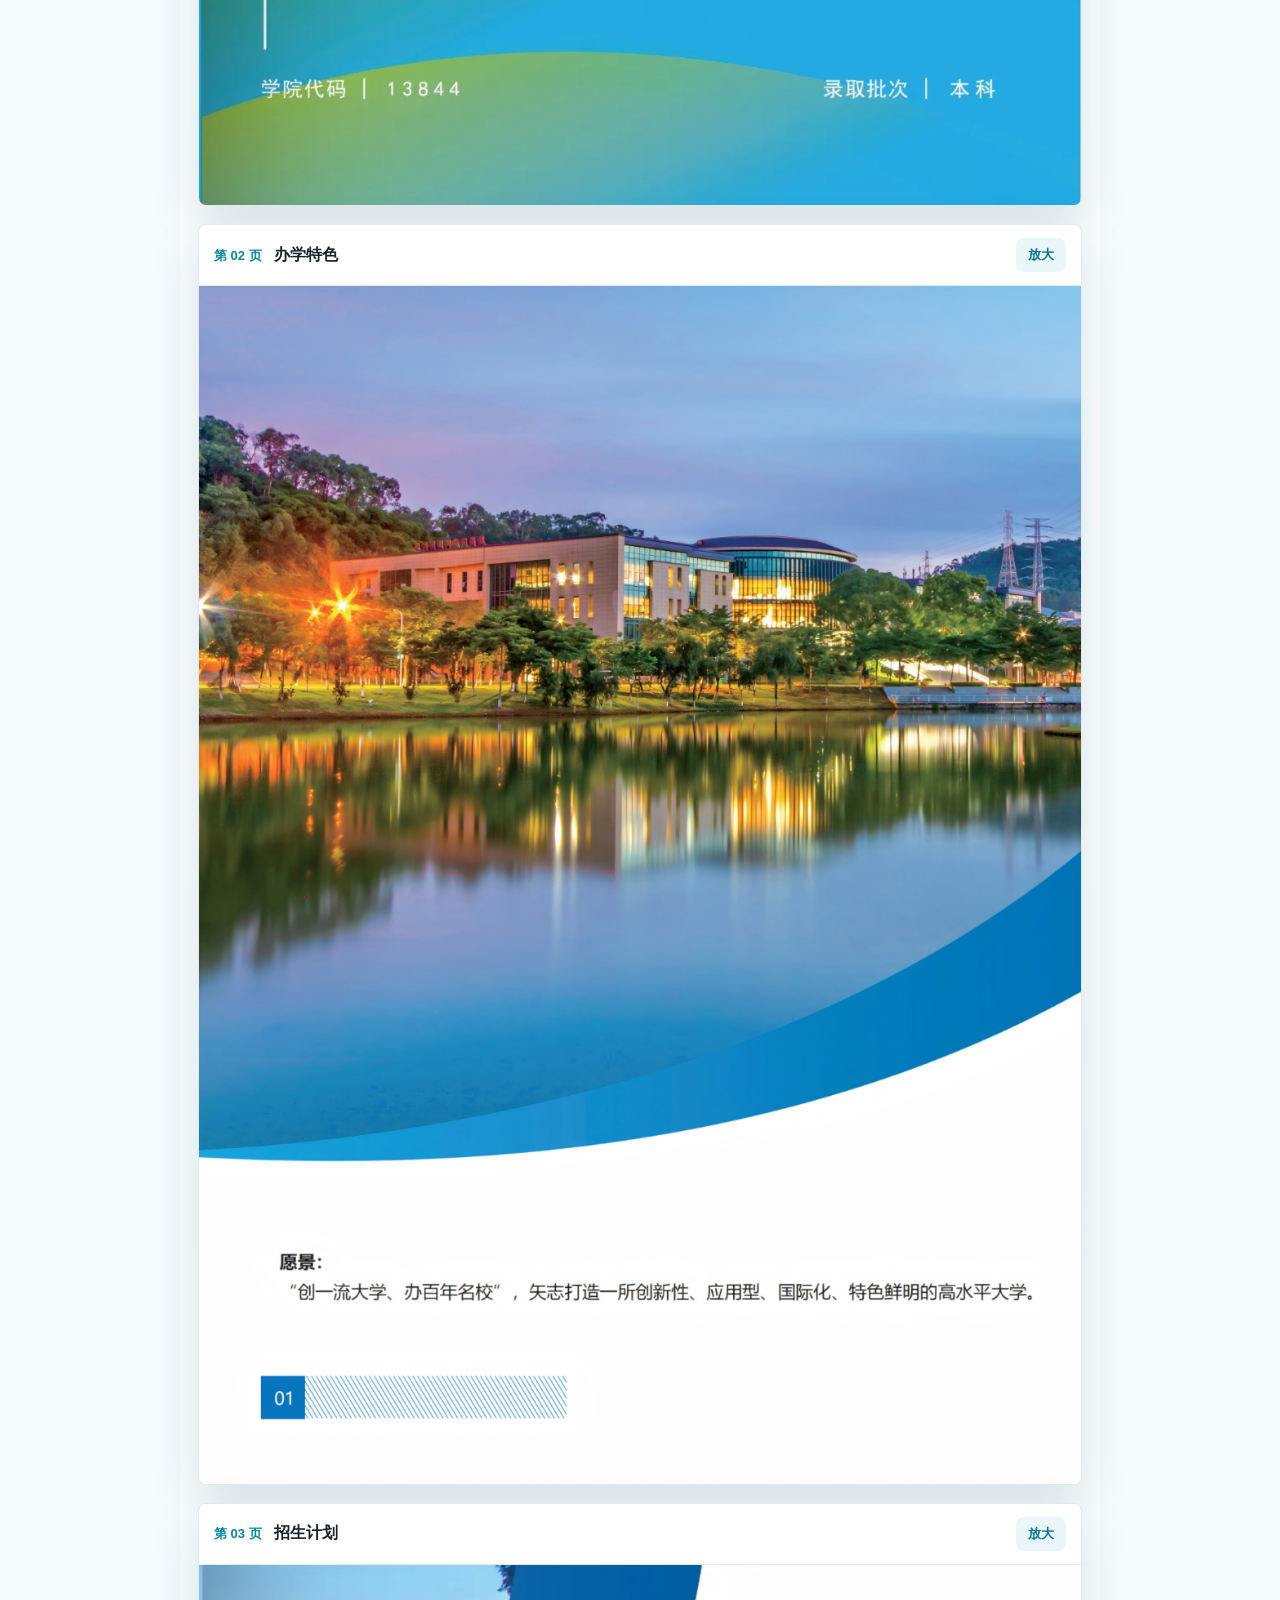
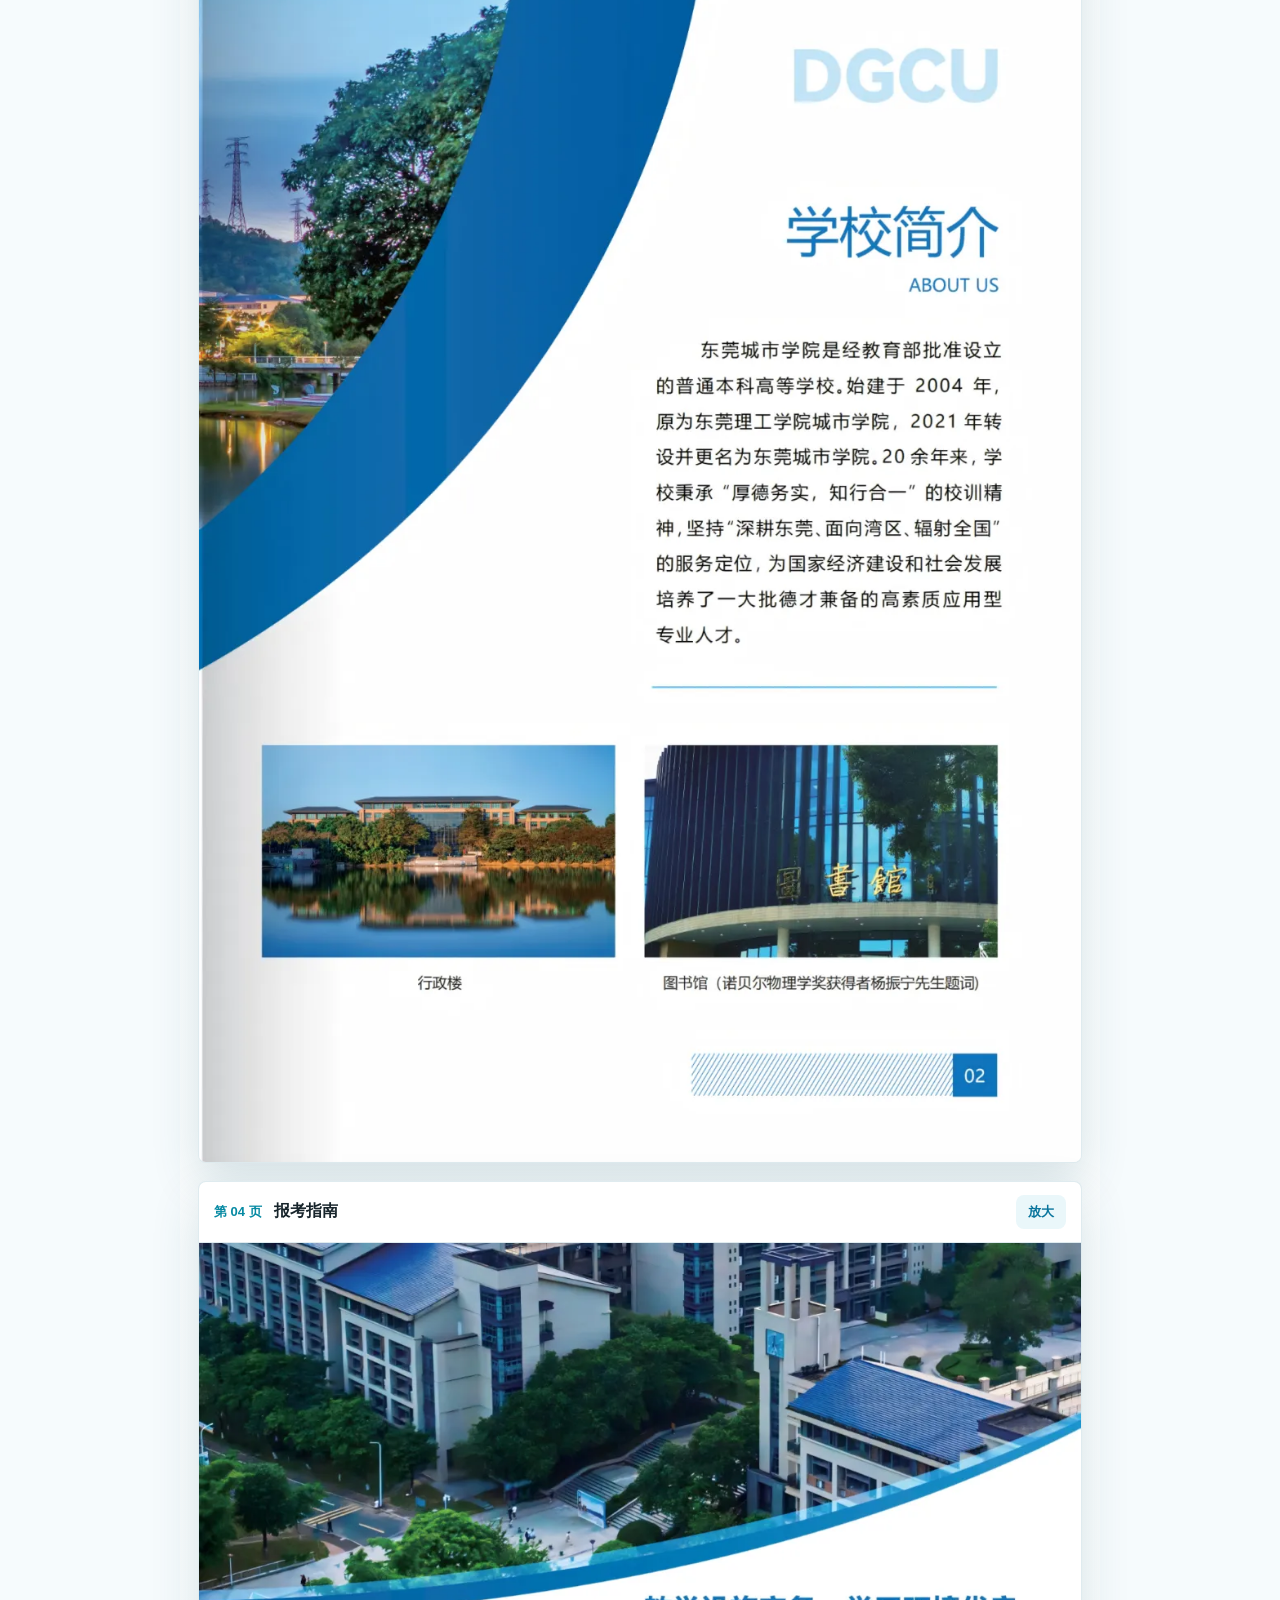
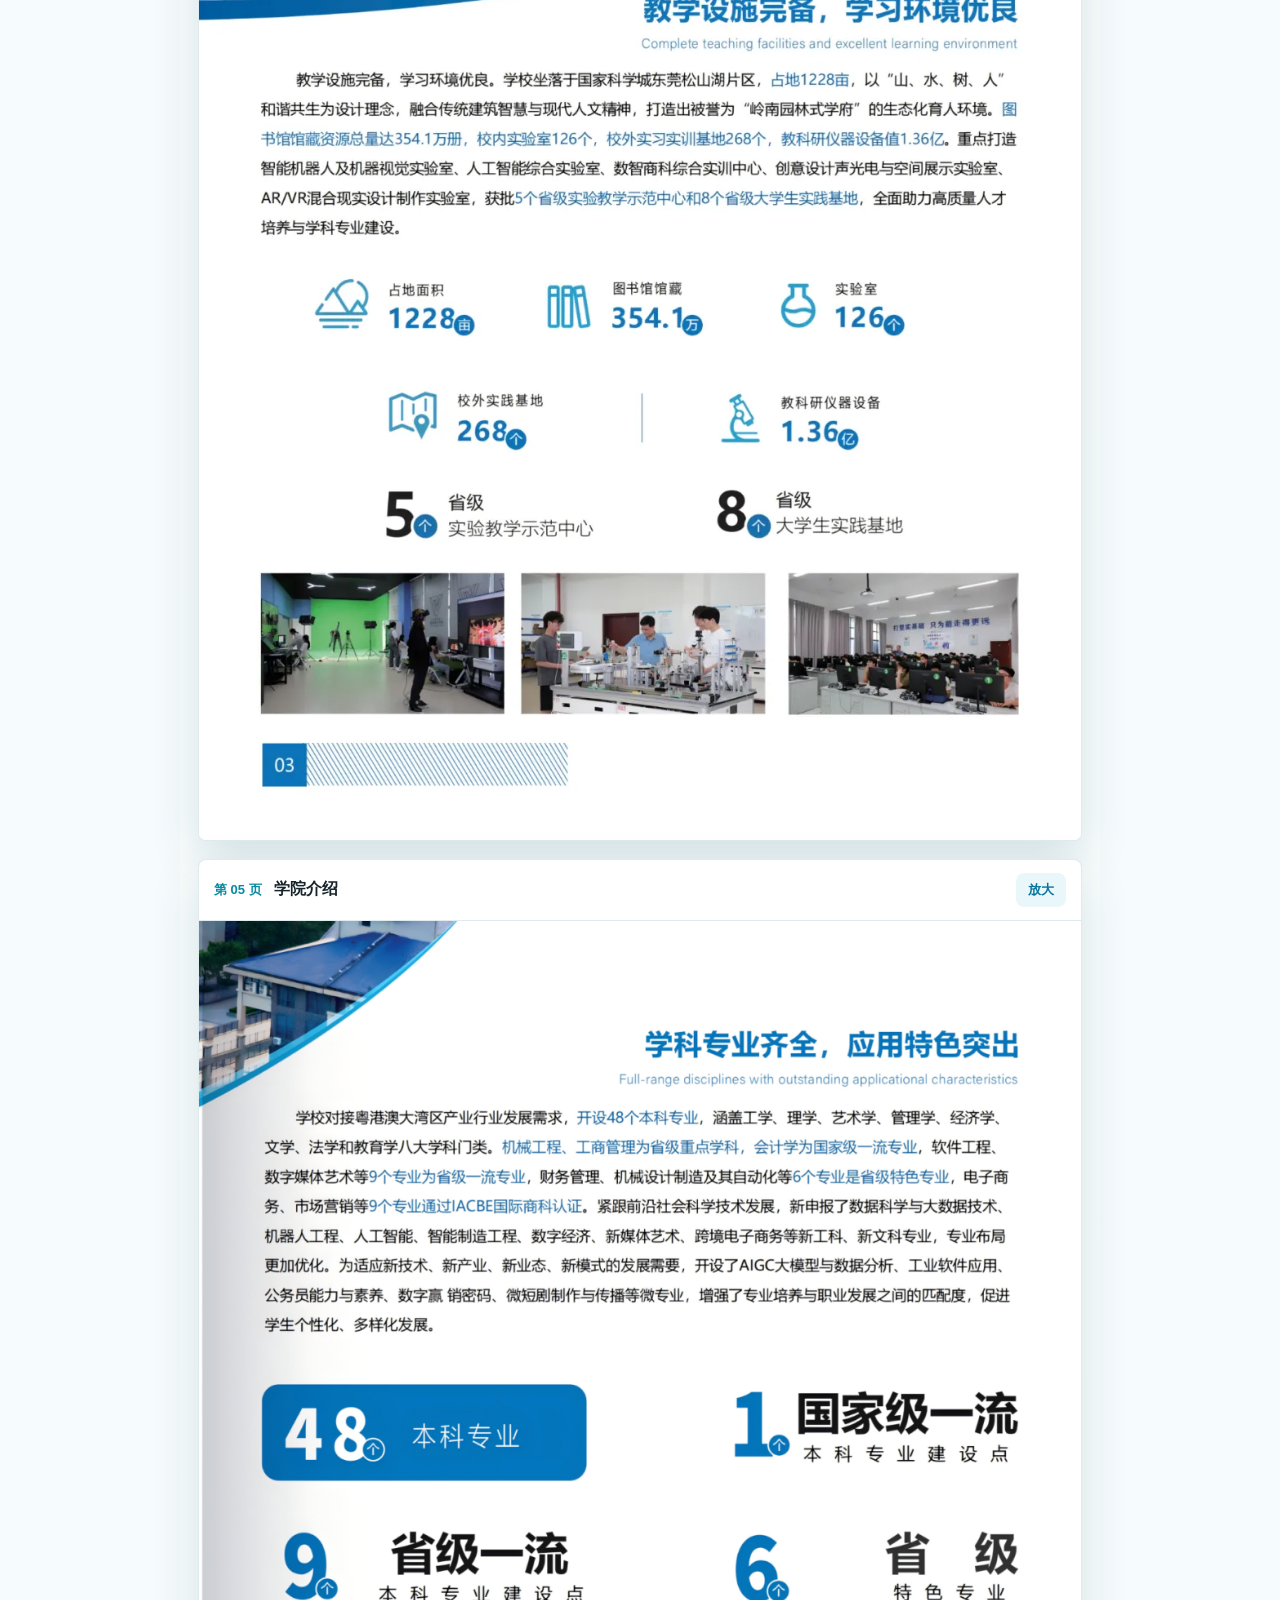
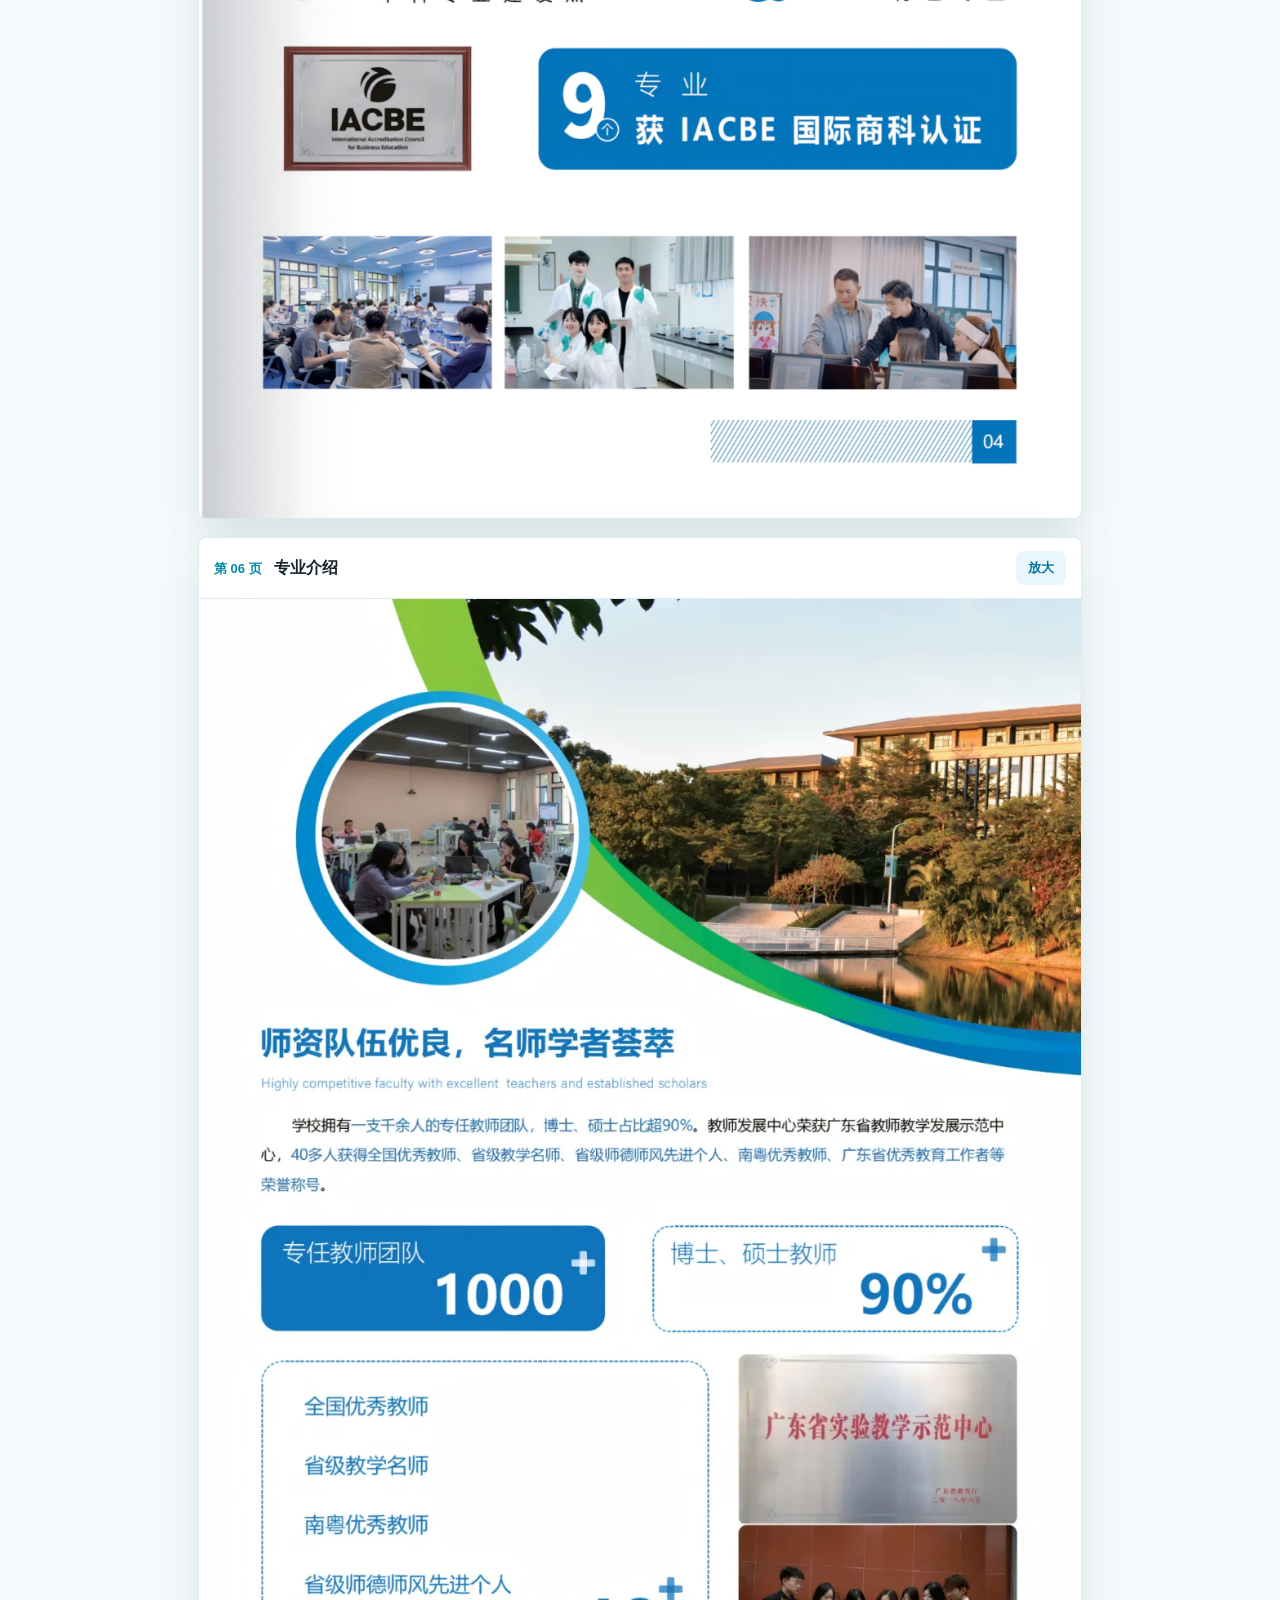
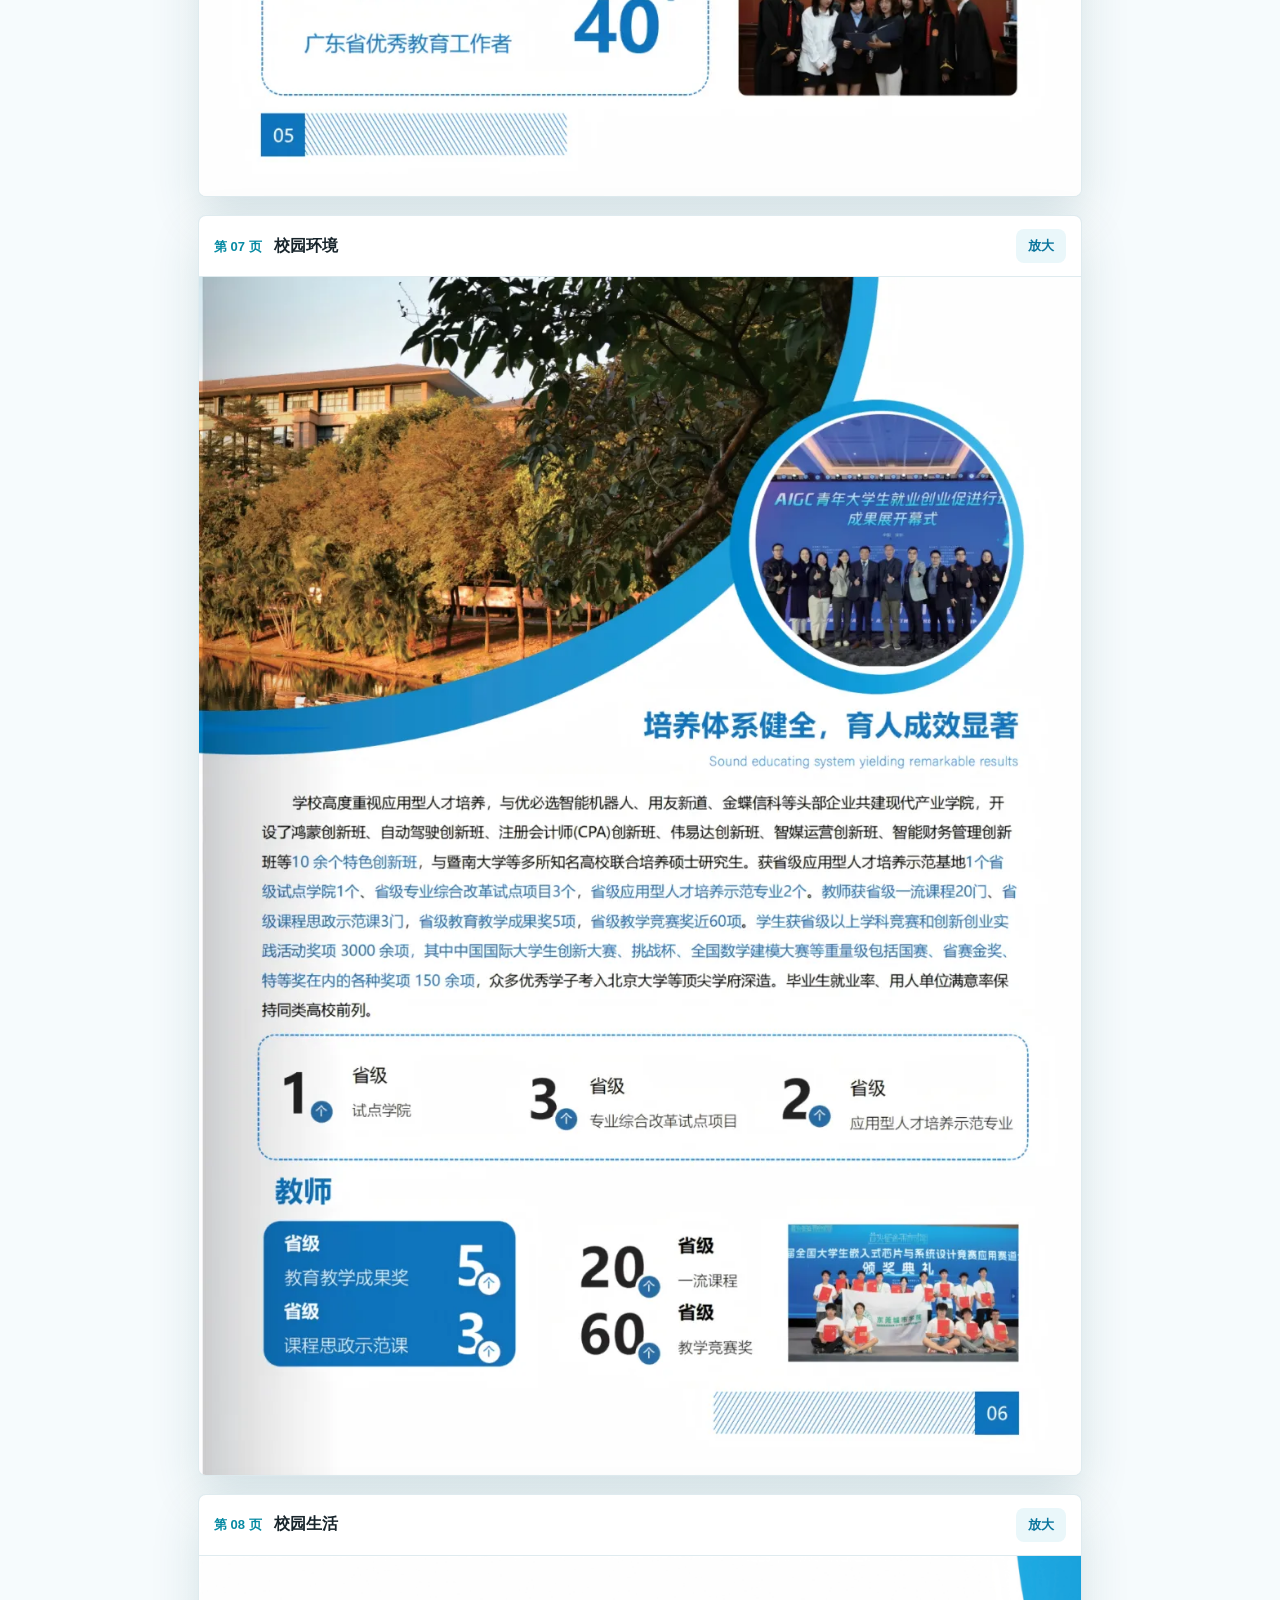
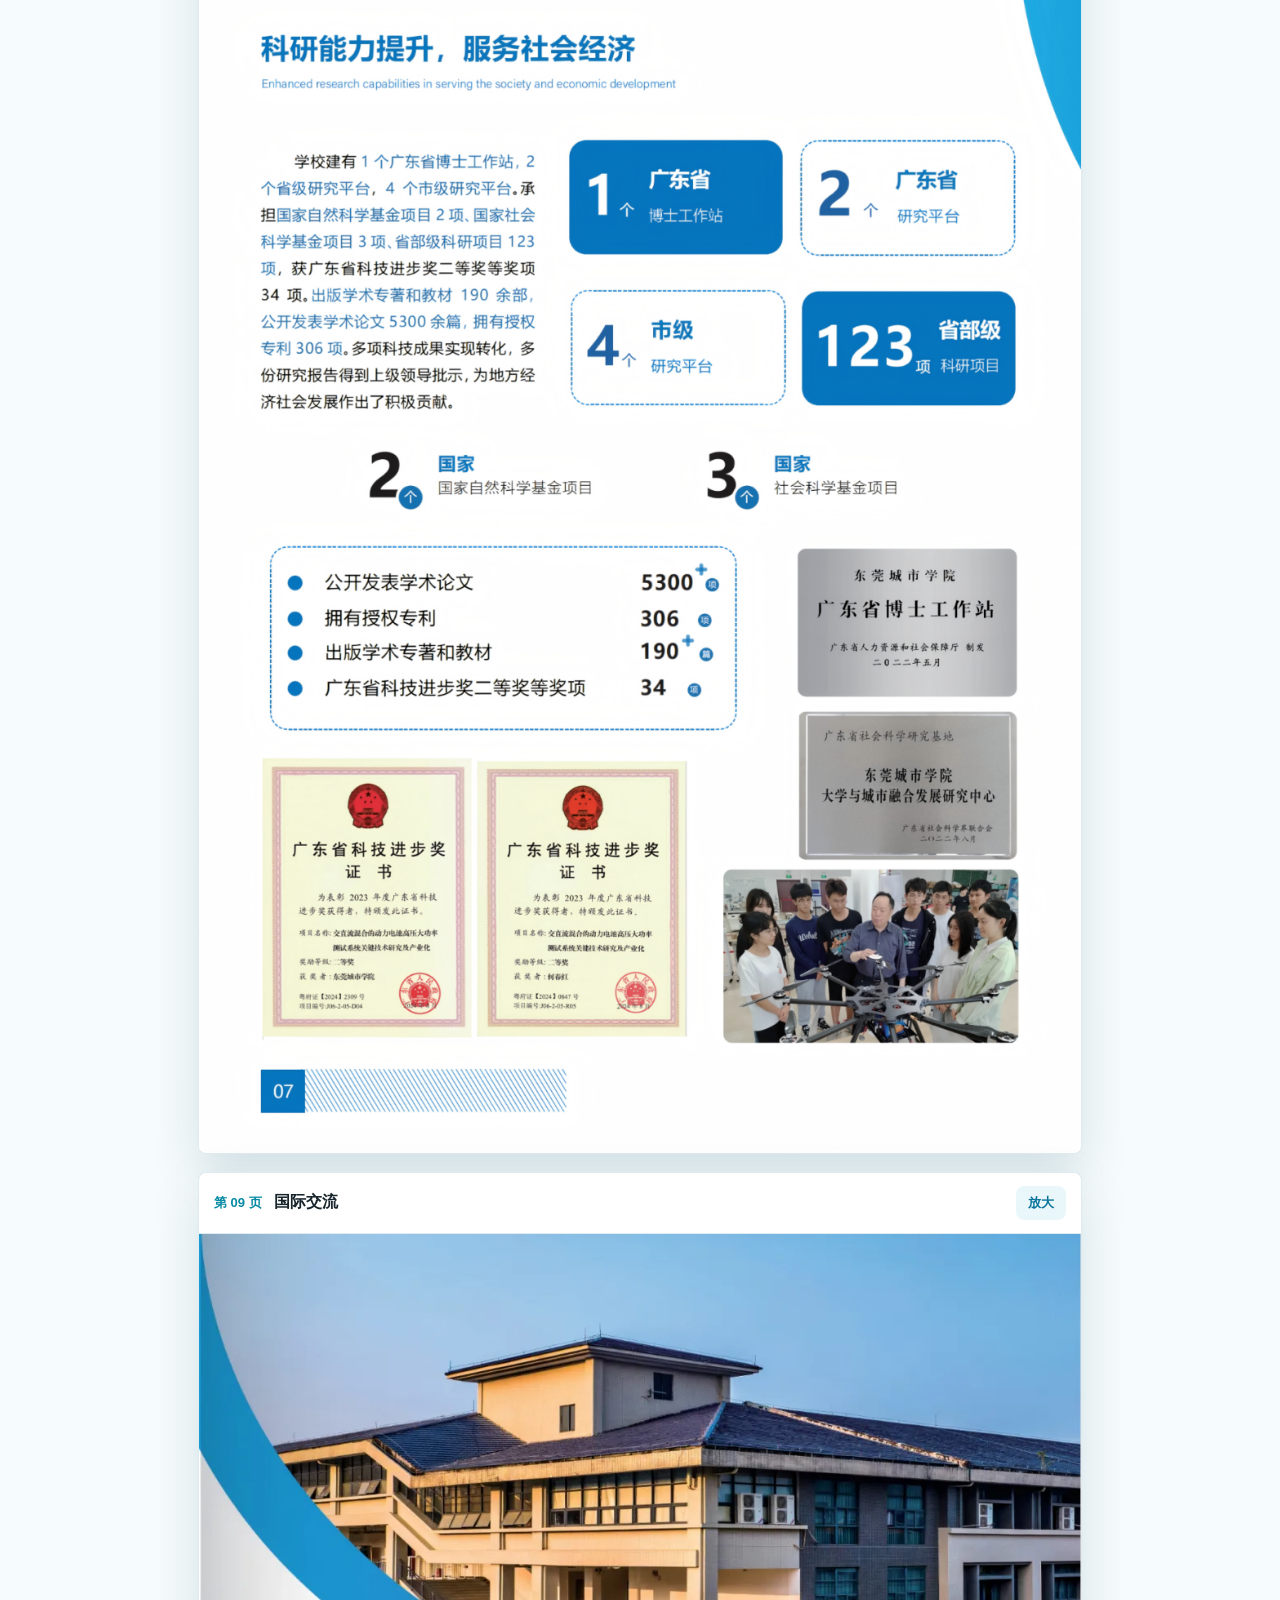
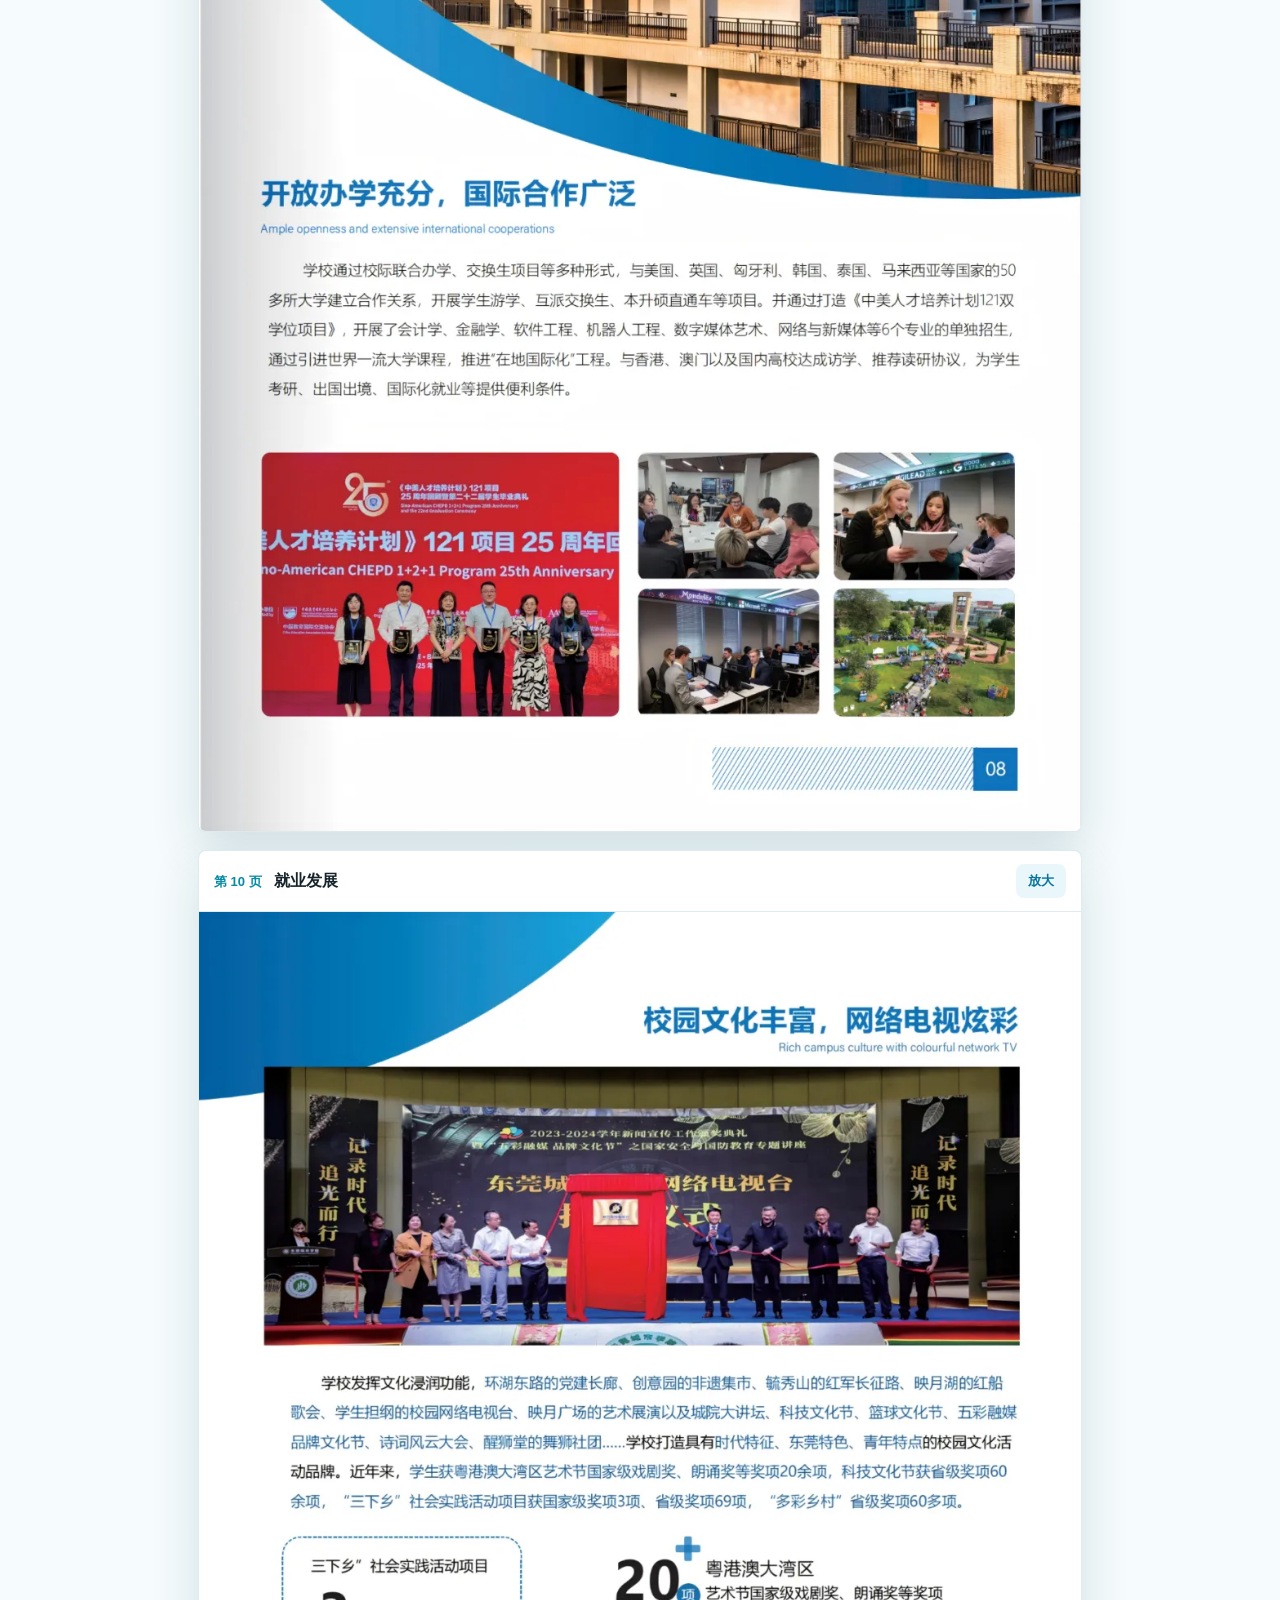
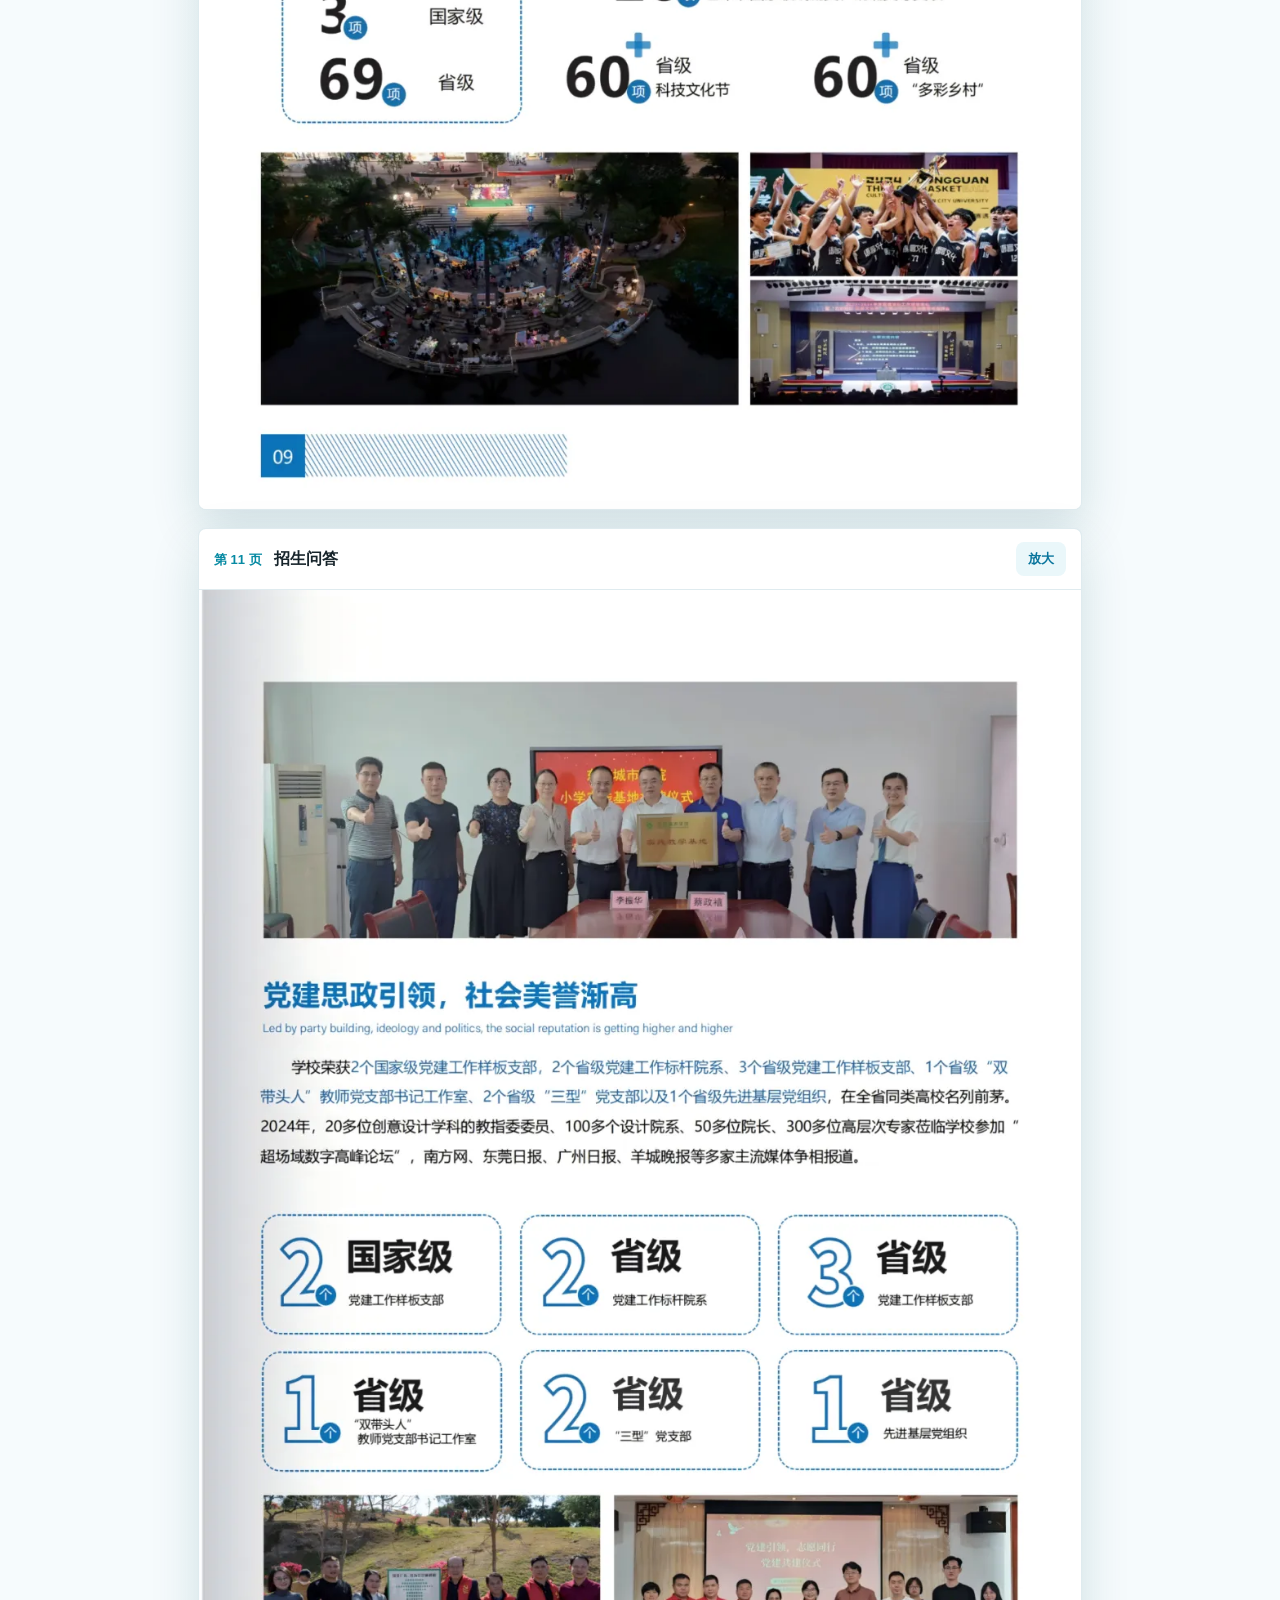
==== commit b7b29e52: "Redesign admissions H5 landing experience" ====
--- a/index.html
+++ b/index.html
@@ -3,7 +3,7 @@
   <head>
     <meta charset="UTF-8" />
     <meta name="viewport" content="width=device-width, initial-scale=1, viewport-fit=cover" />
-    <meta name="theme-color" content="#0594b8" />
+    <meta name="theme-color" content="#18a8dd" />
     <title>东莞城市学院 2025 招生简章 H5</title>
     <meta name="description" content="东莞城市学院 2025 年本科招生简章手机 H5，包含招生信息、校园介绍与联系方式。" />
     <meta property="og:type" content="website" />
@@ -21,36 +21,77 @@
   </head>
   <body>
     <div class="app-shell">
-      <header class="topbar" aria-label="页面导航">
-        <button class="icon-button" type="button" data-action="toggle-menu" aria-label="打开目录">
+      <header class="hero-stage" id="top">
+        <nav class="stage-nav" id="stageNav" aria-label="简章章节快捷导航"></nav>
+
+        <button class="menu-float" type="button" data-action="toggle-menu" aria-label="打开目录">
           <span></span>
           <span></span>
           <span></span>
         </button>
-        <div class="topbar-title">
-          <strong>东莞城市学院</strong>
-          <small>2025 招生简章</small>
+
+        <div class="brand-lockup">
+          <div class="brand-mark">城</div>
+          <div>
+            <strong>东莞城市学院</strong>
+            <span>DONGGUAN CITY UNIVERSITY</span>
+          </div>
         </div>
-        <button class="text-button" type="button" data-action="share">分享</button>
+
+        <div class="hero-copy">
+          <h1>东莞城市学院<br /><em>2025</em><br />招生简章</h1>
+          <p>院校代码 13844　|　本科</p>
+        </div>
+
+        <div class="campus-photo">
+          <img src="./官宣！东莞城市学院2025年招生简章.webp" alt="东莞城市学院 2025 招生简章封面" />
+        </div>
+
+        <div class="hero-wave">
+          <strong>创一流大学，办百年名校</strong>
+          <span>矢志打造一所创新性、应用型、国际化、特色鲜明的高水平大学。</span>
+          <button type="button" data-action="first-page" aria-label="开始阅读">⌄</button>
+        </div>
       </header>
 
       <main>
-        <section class="hero" id="top">
-          <img src="./官宣！东莞城市学院2025年招生简章.webp" alt="东莞城市学院 2025 招生简章封面" />
-          <div class="hero-panel">
-            <p>Admissions 2025</p>
-            <h1>东莞城市学院<br />招生简章</h1>
-            <div class="hero-meta">
-              <span>院校代码 13844</span>
-              <span>本科</span>
-            </div>
+        <section class="toc-panel" aria-label="目录预览">
+          <div class="panel-title">
+            <strong>目录</strong>
+            <button type="button" data-action="toggle-menu">展开</button>
           </div>
+          <div class="toc-list" id="inlineToc"></div>
         </section>
 
-        <section class="quick-actions" aria-label="快捷操作">
-          <button type="button" data-action="toggle-menu">目录</button>
-          <button type="button" data-action="first-page">从第 1 页读</button>
-          <button type="button" data-action="contact-page">联系方式</button>
+        <section class="chapter-section" aria-labelledby="chapterTitle">
+          <h2 id="chapterTitle">简章章节</h2>
+          <div class="chapter-rail" id="chapterRail"></div>
+        </section>
+
+        <section class="preview-section" aria-label="阅读预览">
+          <article class="start-card">
+            <div>
+              <span id="previewKicker">01 封面</span>
+              <strong id="previewTitle">封面</strong>
+            </div>
+            <img id="previewCover" src="./官宣！东莞城市学院2025年招生简章.webp" alt="当前阅读页预览" />
+            <div class="mini-progress">
+              <span id="previewCount">1 / 16</span>
+              <i><b id="miniProgress"></b></i>
+            </div>
+            <button type="button" data-action="first-page">开始阅读</button>
+          </article>
+
+          <article class="gallery-card">
+            <div class="gallery-top">
+              <button type="button" data-action="open-viewer" data-index="0" aria-label="打开大图">⛶</button>
+              <button type="button" data-action="open-viewer" data-index="0" aria-label="关闭预览">×</button>
+            </div>
+            <button class="gallery-main" type="button" data-action="open-viewer" data-index="0">
+              <img id="featureImage" src="./官宣！东莞城市学院2025年招生简章.webp" alt="精选页面预览" />
+            </button>
+            <div class="thumb-strip" id="thumbStrip"></div>
+          </article>
         </section>
 
         <section class="reader-status" aria-live="polite">
@@ -63,13 +104,16 @@
           </div>
         </section>
 
-        <section class="page-list" id="pageList" aria-label="招生简章页面"></section>
+        <section class="page-list" id="pageList" aria-label="完整招生简章"></section>
       </main>
 
-      <nav class="bottom-nav" aria-label="底部翻页">
-        <button type="button" data-action="prev-page">上一页</button>
-        <button class="primary" type="button" data-action="toggle-menu">目录</button>
-        <button type="button" data-action="next-page">下一页</button>
+      <nav class="bottom-nav" aria-label="底部导航">
+        <button type="button" data-action="toggle-menu"><span>▣</span>目录</button>
+        <button type="button" data-action="share"><span>⌕</span>分享</button>
+        <button class="pager-pill" type="button" data-action="open-viewer" data-index="0">
+          <i>‹</i><b id="bottomCount">1 / 16</b><i>›</i>
+        </button>
+        <button type="button" data-action="contact-page"><span>☰</span>更多</button>
       </nav>
     </div>
 
@@ -78,12 +122,12 @@
       <div class="drawer-panel" role="dialog" aria-modal="true" aria-labelledby="drawerTitle">
         <div class="drawer-head">
           <div>
-            <strong id="drawerTitle">招生简章目录</strong>
-            <span>点击任一页快速跳转</span>
+            <strong id="drawerTitle">目录</strong>
+            <span>点击任一章节快速跳转</span>
           </div>
           <button class="close-button" type="button" data-action="close-menu" aria-label="关闭目录">×</button>
         </div>
-        <div class="toc-grid" id="tocGrid"></div>
+        <div class="drawer-list" id="drawerList"></div>
       </div>
     </aside>
 
@@ -95,7 +139,6 @@
       <div class="viewer-canvas">
         <img id="viewerImage" alt="" />
       </div>
-      <p>双指可缩放图片，左右按钮可切换页面</p>
       <div class="viewer-nav">
         <button type="button" data-action="viewer-prev">上一页</button>
         <button type="button" data-action="viewer-next">下一页</button>
--- a/styles.css
+++ b/styles.css
@@ -1,14 +1,14 @@
 :root {
-  --bg: #eef8f9;
+  --bg: #f6fbfd;
   --surface: #ffffff;
-  --surface-soft: #f6fbfb;
-  --text: #12333d;
-  --muted: #68838b;
-  --line: rgba(12, 86, 105, 0.14);
-  --teal: #0594b8;
-  --teal-dark: #036179;
-  --green: #69b848;
-  --shadow: 0 16px 40px rgba(4, 68, 83, 0.14);
+  --text: #17242b;
+  --muted: #7b8c94;
+  --line: rgba(11, 104, 128, 0.13);
+  --blue: #18a8dd;
+  --blue-dark: #08749c;
+  --teal: #14a594;
+  --green: #36b86c;
+  --shadow: 0 18px 48px rgba(10, 78, 98, 0.16);
   --radius: 8px;
   font-family: -apple-system, BlinkMacSystemFont, "Segoe UI", "PingFang SC", "Microsoft YaHei", sans-serif;
 }
@@ -24,9 +24,7 @@
 body {
   margin: 0;
   min-width: 320px;
-  background:
-    radial-gradient(circle at 10% 0%, rgba(105, 184, 72, 0.14), transparent 28rem),
-    linear-gradient(180deg, #eaf7fb 0%, #f9fcfd 48%, #eef8f9 100%);
+  background: var(--bg);
   color: var(--text);
 }
 
@@ -37,59 +35,288 @@
 }
 
 .app-shell {
-  width: min(100%, 480px);
+  width: min(100%, 920px);
   margin: 0 auto;
-  padding-bottom: calc(84px + env(safe-area-inset-bottom));
-}
-
-.topbar {
-  position: sticky;
-  top: 0;
-  z-index: 30;
-  display: grid;
-  grid-template-columns: 44px 1fr auto;
+  padding-bottom: calc(86px + env(safe-area-inset-bottom));
+  background: linear-gradient(180deg, #fff 0%, #f8fcfd 58%, #f3fafb 100%);
+}
+
+.hero-stage {
+  position: relative;
+  min-height: 780px;
+  overflow: hidden;
+  padding: calc(18px + env(safe-area-inset-top)) 24px 0;
+  color: #fff;
+  background:
+    radial-gradient(circle at 86% 6%, rgba(255, 255, 255, 0.38), transparent 20rem),
+    linear-gradient(145deg, #18b8ea 0%, #1aa7db 48%, #0396bf 100%);
+}
+
+.stage-nav {
+  position: relative;
+  z-index: 3;
+  display: grid;
+  grid-template-columns: repeat(5, 1fr);
+  gap: 10px;
+  margin-right: 54px;
+}
+
+.stage-nav button {
+  display: grid;
+  gap: 8px;
+  min-width: 0;
+  padding: 0;
+  background: transparent;
+  color: rgba(255, 255, 255, 0.86);
+  text-align: left;
+}
+
+.stage-nav span {
+  overflow: hidden;
+  font-size: 13px;
+  font-weight: 700;
+  text-overflow: ellipsis;
+  white-space: nowrap;
+}
+
+.stage-nav i {
+  position: relative;
+  display: block;
+  height: 3px;
+  border-radius: 999px;
+  background: rgba(255, 255, 255, 0.42);
+}
+
+.stage-nav i::after {
+  position: absolute;
+  top: -4px;
+  left: 0;
+  width: 11px;
+  height: 11px;
+  border-radius: 999px;
+  content: "";
+  background: #fff;
+}
+
+.menu-float {
+  position: absolute;
+  top: calc(17px + env(safe-area-inset-top));
+  right: 18px;
+  z-index: 6;
+  display: grid;
+  align-content: center;
+  gap: 4px;
+  width: 42px;
+  height: 42px;
+  border-radius: var(--radius);
+  background: rgba(255, 255, 255, 0.18);
+  color: #fff;
+}
+
+.menu-float span {
+  width: 18px;
+  height: 2px;
+  margin: 0 auto;
+  border-radius: 999px;
+  background: currentColor;
+}
+
+.brand-lockup {
+  position: relative;
+  z-index: 3;
+  display: flex;
+  align-items: center;
+  gap: 12px;
+  margin-top: 54px;
+}
+
+.brand-mark {
+  display: grid;
+  place-items: center;
+  width: 58px;
+  height: 58px;
+  border: 3px solid rgba(255, 255, 255, 0.74);
+  border-radius: 50%;
+  color: #fff;
+  font-size: 25px;
+  font-weight: 800;
+}
+
+.brand-lockup strong {
+  display: block;
+  font-size: 25px;
+  font-weight: 800;
+  line-height: 1.1;
+}
+
+.brand-lockup span {
+  display: block;
+  margin-top: 4px;
+  color: rgba(255, 255, 255, 0.74);
+  font-size: 10px;
+  font-weight: 700;
+}
+
+.hero-copy {
+  position: relative;
+  z-index: 3;
+  margin-top: 54px;
+}
+
+.hero-copy h1 {
+  margin: 0;
+  font-size: clamp(48px, 13vw, 86px);
+  font-weight: 850;
+  line-height: 1.08;
+  letter-spacing: 0;
+}
+
+.hero-copy em {
+  color: #d6ed74;
+  font-style: normal;
+  font-size: 1.34em;
+}
+
+.hero-copy p {
+  margin: 18px 0 0;
+  font-size: 18px;
+  font-weight: 700;
+}
+
+.campus-photo {
+  position: absolute;
+  right: 0;
+  bottom: 132px;
+  left: 0;
+  z-index: 1;
+  height: 238px;
+  overflow: hidden;
+}
+
+.campus-photo::after {
+  position: absolute;
+  inset: 0;
+  content: "";
+  background: linear-gradient(180deg, rgba(10, 153, 194, 0.08), rgba(5, 133, 168, 0.32));
+}
+
+.campus-photo img {
+  width: 100%;
+  height: 100%;
+  object-fit: cover;
+  object-position: center 29%;
+  display: block;
+}
+
+.hero-wave {
+  position: absolute;
+  right: 0;
+  bottom: 0;
+  left: 0;
+  z-index: 4;
+  min-height: 182px;
+  padding: 46px 58px 30px;
+  background: linear-gradient(135deg, rgba(37, 166, 112, 0.94), rgba(1, 151, 202, 0.94));
+  clip-path: ellipse(86% 58% at 52% 82%);
+}
+
+.hero-wave strong,
+.hero-wave span {
+  display: block;
+  max-width: 520px;
+}
+
+.hero-wave strong {
+  font-size: 25px;
+  line-height: 1.3;
+}
+
+.hero-wave span {
+  margin-top: 8px;
+  color: rgba(255, 255, 255, 0.84);
+  font-size: 15px;
+  line-height: 1.7;
+}
+
+.hero-wave button {
+  position: absolute;
+  right: 28px;
+  bottom: 22px;
+  width: 42px;
+  height: 42px;
+  border-radius: 50%;
+  background: transparent;
+  color: #fff;
+  font-size: 31px;
+}
+
+.toc-panel {
+  margin: -1px 0 0;
+  padding: 22px 18px 18px;
+  background: #fff;
+  border-bottom: 1px solid var(--line);
+}
+
+.panel-title,
+.chapter-section h2 {
+  display: flex;
   align-items: center;
   gap: 10px;
-  min-height: calc(58px + env(safe-area-inset-top));
-  padding: calc(8px + env(safe-area-inset-top)) 14px 8px;
-  color: #fff;
-  background: rgba(2, 120, 150, 0.88);
-  border-bottom: 1px solid rgba(255, 255, 255, 0.18);
-  backdrop-filter: blur(16px);
-}
-
-.icon-button,
-.close-button,
-.viewer-top button {
-  display: grid;
-  place-items: center;
-  width: 40px;
-  height: 40px;
-  border-radius: var(--radius);
-  background: rgba(255, 255, 255, 0.16);
-  color: #fff;
-}
-
-.icon-button {
-  gap: 4px;
-  align-content: center;
-}
-
-.icon-button span {
-  width: 18px;
-  height: 2px;
+  margin: 0 0 16px;
+  font-size: 20px;
+  font-weight: 850;
+}
+
+.panel-title::before,
+.chapter-section h2::before {
+  display: block;
+  width: 4px;
+  height: 23px;
   border-radius: 999px;
-  background: currentColor;
-}
-
-.topbar-title {
-  display: flex;
-  min-width: 0;
-  flex-direction: column;
-  line-height: 1.15;
-}
-
-.topbar-title strong {
+  content: "";
+  background: var(--teal);
+}
+
+.panel-title {
+  justify-content: space-between;
+}
+
+.panel-title button {
+  min-height: 36px;
+  padding: 0 13px;
+  border: 1px solid var(--line);
+  border-radius: var(--radius);
+  background: #fff;
+  color: var(--blue-dark);
+  font-size: 13px;
+  font-weight: 750;
+}
+
+.toc-list {
+  display: grid;
+  grid-template-columns: repeat(2, minmax(0, 1fr));
+  gap: 8px 18px;
+}
+
+.toc-row {
+  display: grid;
+  grid-template-columns: 35px minmax(0, 1fr) auto 14px;
+  align-items: center;
+  gap: 8px;
+  min-height: 42px;
+  padding: 0 4px;
+  border-radius: var(--radius);
+  background: transparent;
+  text-align: left;
+}
+
+.toc-row b {
+  color: #0aa47f;
+  font-size: 18px;
+  font-weight: 850;
+}
+
+.toc-row span {
   overflow: hidden;
   font-size: 15px;
   font-weight: 700;
@@ -97,126 +324,243 @@
   white-space: nowrap;
 }
 
-.topbar-title small {
-  margin-top: 3px;
-  color: rgba(255, 255, 255, 0.72);
-  font-size: 11px;
-}
-
-.text-button {
-  min-width: 52px;
-  height: 38px;
-  padding: 0 12px;
-  border-radius: var(--radius);
-  background: rgba(255, 255, 255, 0.18);
+.toc-row small {
+  color: #8b99a0;
+  font-size: 13px;
+}
+
+.toc-row i {
+  color: #7b8c94;
+  font-style: normal;
+  font-size: 23px;
+}
+
+.chapter-section {
+  padding: 24px 18px 14px;
+}
+
+.chapter-rail {
+  display: grid;
+  grid-auto-columns: minmax(142px, 1fr);
+  grid-auto-flow: column;
+  gap: 14px;
+  overflow-x: auto;
+  padding: 0 2px 12px;
+  scroll-snap-type: x mandatory;
+}
+
+.chapter-card {
+  position: relative;
+  min-height: 210px;
+  overflow: hidden;
+  border-radius: var(--radius);
+  background: #0d9fbd;
   color: #fff;
-  font-size: 13px;
-  font-weight: 650;
-}
-
-.hero {
-  position: relative;
-  min-height: 640px;
-  overflow: hidden;
-  background: #058fb1;
-}
-
-.hero img {
+  box-shadow: 0 12px 28px rgba(2, 91, 117, 0.16);
+  scroll-snap-align: start;
+  text-align: left;
+}
+
+.chapter-card img {
+  position: absolute;
+  inset: 0;
   width: 100%;
   height: 100%;
-  min-height: 640px;
+  object-fit: cover;
+  object-position: top center;
+}
+
+.chapter-card::after {
+  position: absolute;
+  inset: 0;
+  content: "";
+  background: linear-gradient(180deg, rgba(6, 125, 170, 0.05), rgba(2, 128, 155, 0.78) 62%, rgba(10, 148, 116, 0.94));
+}
+
+.chapter-card span,
+.chapter-card strong {
+  position: absolute;
+  z-index: 1;
+  left: 17px;
+}
+
+.chapter-card span {
+  bottom: 60px;
+  font-size: 23px;
+  font-weight: 850;
+}
+
+.chapter-card strong {
+  right: 15px;
+  bottom: 22px;
+  font-size: 22px;
+  line-height: 1.12;
+}
+
+.preview-section {
+  display: grid;
+  grid-template-columns: 0.72fr 1.28fr;
+  gap: 16px;
+  padding: 12px 18px 22px;
+}
+
+.start-card,
+.gallery-card,
+.brochure-page {
+  border: 1px solid var(--line);
+  border-radius: var(--radius);
+  background: #fff;
+  box-shadow: var(--shadow);
+}
+
+.start-card {
+  display: grid;
+  gap: 14px;
+  align-content: start;
+  padding: 18px;
+}
+
+.start-card span {
+  display: block;
+  color: #078aa3;
+  font-size: 14px;
+  font-weight: 850;
+}
+
+.start-card strong {
+  display: block;
+  margin-top: 5px;
+  font-size: 19px;
+}
+
+.start-card img {
+  width: 100%;
+  aspect-ratio: 3 / 4.1;
+  object-fit: cover;
+  object-position: top center;
+  border-radius: var(--radius);
+}
+
+.mini-progress {
+  display: grid;
+  grid-template-columns: auto 1fr;
+  align-items: center;
+  gap: 12px;
+}
+
+.mini-progress span {
+  color: #45565d;
+  font-size: 14px;
+}
+
+.mini-progress i {
+  height: 5px;
+  overflow: hidden;
+  border-radius: 999px;
+  background: #dce9ec;
+}
+
+.mini-progress b {
+  display: block;
+  width: 0;
+  height: 100%;
+  border-radius: inherit;
+  background: var(--teal);
+}
+
+.start-card button {
+  min-height: 50px;
+  border-radius: var(--radius);
+  background: linear-gradient(135deg, #13b37b, #0ba17f);
+  color: #fff;
+  font-size: 16px;
+  font-weight: 800;
+}
+
+.gallery-card {
+  position: relative;
+  overflow: hidden;
+}
+
+.gallery-top {
+  position: absolute;
+  top: 12px;
+  right: 12px;
+  left: 12px;
+  z-index: 2;
+  display: flex;
+  justify-content: space-between;
+  pointer-events: none;
+}
+
+.gallery-top button {
+  width: 40px;
+  height: 40px;
+  border-radius: 50%;
+  background: rgba(255, 255, 255, 0.9);
+  color: var(--blue-dark);
+  font-size: 22px;
+  pointer-events: auto;
+}
+
+.gallery-main {
+  display: block;
+  width: 100%;
+  padding: 0;
+  background: #d9eef5;
+}
+
+.gallery-main img {
+  display: block;
+  width: 100%;
+  aspect-ratio: 16 / 10;
   object-fit: cover;
   object-position: center top;
-  display: block;
-}
-
-.hero::after {
-  position: absolute;
-  inset: auto 0 0;
-  height: 58%;
-  content: "";
-  background: linear-gradient(180deg, transparent 0%, rgba(3, 97, 121, 0.2) 22%, rgba(3, 97, 121, 0.92) 100%);
-}
-
-.hero-panel {
-  position: absolute;
-  z-index: 1;
-  right: 22px;
-  bottom: 44px;
-  left: 22px;
-  color: #fff;
-}
-
-.hero-panel p {
-  margin: 0 0 12px;
-  color: rgba(255, 255, 255, 0.74);
-  font-size: 13px;
-  letter-spacing: 0.18em;
-  text-transform: uppercase;
-}
-
-.hero-panel h1 {
-  margin: 0;
-  font-size: 42px;
-  font-weight: 750;
-  line-height: 1.14;
-}
-
-.hero-meta {
-  display: flex;
-  flex-wrap: wrap;
+}
+
+.thumb-strip {
+  display: grid;
+  grid-template-columns: repeat(6, 1fr);
   gap: 10px;
-  margin-top: 22px;
-}
-
-.hero-meta span {
-  padding: 9px 12px;
-  border: 1px solid rgba(255, 255, 255, 0.28);
-  border-radius: var(--radius);
-  background: rgba(255, 255, 255, 0.13);
-  font-size: 13px;
-  font-weight: 650;
-}
-
-.quick-actions {
-  display: grid;
-  grid-template-columns: 0.8fr 1.2fr 1fr;
-  gap: 8px;
-  padding: 14px;
-  background: var(--surface);
-  border-bottom: 1px solid var(--line);
-}
-
-.quick-actions button,
-.bottom-nav button,
-.viewer-nav button {
-  min-height: 44px;
-  border-radius: var(--radius);
-  background: var(--surface-soft);
-  color: var(--teal-dark);
-  font-size: 14px;
+  padding: 12px;
+}
+
+.thumb {
+  display: grid;
+  gap: 5px;
+  padding: 0;
+  background: transparent;
+  color: #8c9aa1;
+  font-size: 11px;
   font-weight: 700;
 }
 
-.quick-actions button:nth-child(2),
-.bottom-nav .primary {
-  background: linear-gradient(135deg, var(--teal), #10a6cc);
-  color: #fff;
+.thumb img {
+  width: 100%;
+  aspect-ratio: 4 / 3;
+  object-fit: cover;
+  object-position: top center;
+  border: 3px solid transparent;
+  border-radius: 5px;
+}
+
+.thumb.is-active img {
+  border-color: #1eb4ee;
 }
 
 .reader-status {
   position: sticky;
-  top: calc(58px + env(safe-area-inset-top));
+  top: 0;
   z-index: 20;
-  padding: 12px 14px 11px;
-  background: rgba(255, 255, 255, 0.92);
+  padding: 12px 18px 11px;
+  background: rgba(255, 255, 255, 0.94);
+  border-top: 1px solid var(--line);
   border-bottom: 1px solid var(--line);
   backdrop-filter: blur(16px);
 }
 
 .reader-status > div:first-child {
   display: flex;
-  align-items: baseline;
   justify-content: space-between;
   gap: 14px;
 }
@@ -224,7 +568,7 @@
 .reader-status strong {
   overflow: hidden;
   font-size: 15px;
-  font-weight: 750;
+  font-weight: 850;
   text-overflow: ellipsis;
   white-space: nowrap;
 }
@@ -248,23 +592,18 @@
   width: 6.25%;
   height: 100%;
   border-radius: inherit;
-  background: linear-gradient(90deg, var(--green), var(--teal));
-  transition: width 220ms ease;
+  background: linear-gradient(90deg, var(--green), var(--blue));
 }
 
 .page-list {
   display: grid;
   gap: 18px;
-  padding: 18px 14px 26px;
+  padding: 18px 18px 30px;
 }
 
 .brochure-page {
   overflow: hidden;
-  border: 1px solid var(--line);
-  border-radius: var(--radius);
-  background: var(--surface);
-  box-shadow: var(--shadow);
-  scroll-margin-top: 124px;
+  scroll-margin-top: 80px;
 }
 
 .page-head {
@@ -272,18 +611,29 @@
   align-items: center;
   justify-content: space-between;
   gap: 12px;
-  min-height: 48px;
-  padding: 10px 12px;
+  padding: 13px 15px;
   border-bottom: 1px solid var(--line);
 }
 
+.page-head span {
+  color: #078aa3;
+  font-size: 13px;
+  font-weight: 850;
+}
+
 .page-head strong {
-  font-size: 15px;
-}
-
-.page-head span {
-  color: var(--muted);
-  font-size: 12px;
+  margin-left: 8px;
+  font-size: 16px;
+}
+
+.page-head button {
+  min-height: 34px;
+  padding: 0 12px;
+  border-radius: var(--radius);
+  background: #eaf7fa;
+  color: var(--blue-dark);
+  font-size: 13px;
+  font-weight: 800;
 }
 
 .image-button {
@@ -297,15 +647,6 @@
   display: block;
   width: 100%;
   height: auto;
-}
-
-.page-tip {
-  margin: 0;
-  padding: 11px 12px 12px;
-  color: var(--muted);
-  font-size: 12px;
-  line-height: 1.6;
-  background: var(--surface-soft);
 }
 
 .bottom-nav {
@@ -313,23 +654,65 @@
   right: 0;
   bottom: 0;
   left: 0;
-  z-index: 32;
-  display: grid;
-  grid-template-columns: 1fr 1.1fr 1fr;
-  gap: 8px;
-  width: min(100%, 480px);
+  z-index: 42;
+  display: grid;
+  grid-template-columns: 1fr 1fr 1.5fr 1fr;
+  align-items: center;
+  gap: 10px;
+  width: min(100%, 920px);
   margin: 0 auto;
-  padding: 10px 14px calc(10px + env(safe-area-inset-bottom));
-  background: rgba(255, 255, 255, 0.94);
+  padding: 9px 18px calc(9px + env(safe-area-inset-bottom));
+  background: rgba(255, 255, 255, 0.95);
   border-top: 1px solid var(--line);
   backdrop-filter: blur(16px);
+  box-shadow: 0 -12px 30px rgba(9, 65, 79, 0.1);
+}
+
+.bottom-nav button {
+  min-height: 50px;
+  border-radius: var(--radius);
+  background: transparent;
+  color: #596971;
+  font-size: 12px;
+  font-weight: 700;
+}
+
+.bottom-nav span {
+  display: block;
+  margin-bottom: 3px;
+  color: #15a17d;
+  font-size: 24px;
+  line-height: 1;
+}
+
+.pager-pill {
+  display: grid;
+  grid-template-columns: 28px 1fr 28px;
+  align-items: center;
+  min-width: 118px;
+  padding: 0 8px;
+  border: 1px solid var(--line);
+  border-radius: 999px !important;
+  background: #fff !important;
+  box-shadow: 0 8px 22px rgba(10, 78, 98, 0.08);
+}
+
+.pager-pill i {
+  color: #384850;
+  font-style: normal;
+  font-size: 24px;
+}
+
+.pager-pill b {
+  color: #26373f;
+  font-size: 15px;
 }
 
 .toc-drawer,
 .viewer {
   position: fixed;
   inset: 0;
-  z-index: 60;
+  z-index: 70;
   display: none;
 }
 
@@ -341,21 +724,20 @@
 .drawer-backdrop {
   position: absolute;
   inset: 0;
-  background: rgba(6, 36, 45, 0.48);
+  background: rgba(7, 35, 45, 0.42);
 }
 
 .drawer-panel {
   position: absolute;
+  top: 0;
   right: 0;
   bottom: 0;
-  left: 0;
-  width: min(100%, 480px);
-  max-height: 78vh;
-  margin: 0 auto;
-  overflow: hidden;
-  border-radius: 8px 8px 0 0;
-  background: #fff;
-  box-shadow: 0 -18px 50px rgba(0, 0, 0, 0.22);
+  width: min(390px, 88vw);
+  padding: calc(22px + env(safe-area-inset-top)) 18px 18px;
+  overflow: auto;
+  border-left: 1px solid rgba(24, 168, 221, 0.3);
+  background: rgba(255, 255, 255, 0.98);
+  box-shadow: -22px 0 56px rgba(0, 0, 0, 0.18);
 }
 
 .drawer-head {
@@ -363,67 +745,47 @@
   align-items: center;
   justify-content: space-between;
   gap: 12px;
-  padding: 16px 16px 12px;
-  border-bottom: 1px solid var(--line);
-}
-
-.drawer-head div {
-  display: flex;
-  min-width: 0;
-  flex-direction: column;
-  gap: 4px;
+  margin-bottom: 18px;
 }
 
 .drawer-head strong {
-  font-size: 17px;
+  display: block;
+  font-size: 26px;
+  font-weight: 850;
 }
 
 .drawer-head span {
+  display: block;
+  margin-top: 5px;
   color: var(--muted);
   font-size: 12px;
 }
 
-.close-button {
-  flex: 0 0 auto;
-  background: #edf7f8;
-  color: var(--teal-dark);
-  font-size: 24px;
-  line-height: 1;
-}
-
-.toc-grid {
-  display: grid;
-  grid-template-columns: repeat(4, 1fr);
-  gap: 10px;
-  max-height: calc(78vh - 76px);
-  overflow: auto;
-  padding: 14px 14px calc(16px + env(safe-area-inset-bottom));
-}
-
-.toc-item {
+.close-button,
+.viewer-top button {
+  display: grid;
+  place-items: center;
+  width: 40px;
+  height: 40px;
+  border-radius: var(--radius);
+  background: #eef7fa;
+  color: #66777f;
+  font-size: 28px;
+}
+
+.drawer-list {
   display: grid;
   gap: 6px;
-  padding: 0 0 8px;
-  overflow: hidden;
-  border: 1px solid var(--line);
-  border-radius: var(--radius);
-  background: var(--surface);
-  text-align: left;
-}
-
-.toc-item img {
-  width: 100%;
-  aspect-ratio: 3 / 4;
-  object-fit: cover;
-  object-position: top center;
-}
-
-.toc-item span {
-  padding: 0 6px;
-  color: var(--text);
-  font-size: 11px;
-  font-weight: 700;
-  line-height: 1.3;
+}
+
+.drawer-list .toc-row {
+  min-height: 58px;
+  padding: 0 10px;
+}
+
+.drawer-list .toc-row:first-child {
+  background: #f0f8fb;
+  box-shadow: inset 4px 0 0 var(--teal);
 }
 
 .viewer {
@@ -433,7 +795,7 @@
 
 .viewer.is-open {
   display: grid;
-  grid-template-rows: auto minmax(0, 1fr) auto auto;
+  grid-template-rows: auto minmax(0, 1fr) auto;
 }
 
 .viewer-top {
@@ -459,17 +821,9 @@
 }
 
 .viewer-canvas img {
-  width: min(100%, 620px);
+  width: min(100%, 680px);
   height: auto;
   background: #fff;
-}
-
-.viewer p {
-  margin: 0;
-  padding: 8px 14px;
-  color: rgba(255, 255, 255, 0.64);
-  font-size: 12px;
-  text-align: center;
 }
 
 .viewer-nav {
@@ -480,16 +834,19 @@
 }
 
 .viewer-nav button {
+  min-height: 46px;
+  border-radius: var(--radius);
   background: rgba(255, 255, 255, 0.13);
   color: #fff;
+  font-weight: 800;
 }
 
 .toast {
   position: fixed;
   right: 18px;
-  bottom: calc(82px + env(safe-area-inset-bottom));
+  bottom: calc(86px + env(safe-area-inset-bottom));
   left: 18px;
-  z-index: 80;
+  z-index: 90;
   width: fit-content;
   max-width: min(360px, calc(100% - 36px));
   margin: 0 auto;
@@ -498,7 +855,6 @@
   background: rgba(7, 29, 36, 0.92);
   color: #fff;
   font-size: 13px;
-  line-height: 1.45;
   opacity: 0;
   pointer-events: none;
   transform: translateY(8px);
@@ -510,47 +866,100 @@
   transform: translateY(0);
 }
 
-@media (min-width: 481px) {
-  body {
-    padding: 20px 0;
-  }
-
+@media (max-width: 680px) {
   .app-shell {
-    overflow: hidden;
-    border: 1px solid var(--line);
-    border-radius: 8px;
-    background: var(--bg);
-    box-shadow: 0 24px 70px rgba(4, 68, 83, 0.2);
-  }
-
-  .topbar {
-    top: 20px;
-  }
-
-  .reader-status {
-    top: 78px;
-  }
-}
-
-@media (max-width: 360px) {
-  .hero-panel h1 {
-    font-size: 36px;
-  }
-
-  .quick-actions,
+    width: 100%;
+  }
+
+  .hero-stage {
+    min-height: 760px;
+    padding-right: 18px;
+    padding-left: 18px;
+  }
+
+  .stage-nav {
+    grid-template-columns: repeat(5, minmax(74px, 1fr));
+    overflow-x: auto;
+    padding-bottom: 8px;
+  }
+
+  .brand-lockup {
+    margin-top: 42px;
+  }
+
+  .hero-copy {
+    margin-top: 42px;
+  }
+
+  .campus-photo {
+    bottom: 138px;
+  }
+
+  .hero-wave {
+    padding: 48px 28px 28px;
+    clip-path: ellipse(105% 58% at 52% 84%);
+  }
+
+  .hero-wave strong {
+    font-size: 21px;
+  }
+
+  .toc-panel {
+    display: none;
+  }
+
+  .preview-section {
+    grid-template-columns: 1fr;
+  }
+
+  .start-card {
+    grid-template-columns: 0.7fr 1fr;
+    align-items: center;
+  }
+
+  .start-card img {
+    grid-row: span 3;
+    aspect-ratio: 3 / 4;
+  }
+
+  .start-card button,
+  .mini-progress {
+    grid-column: 2;
+  }
+
+  .thumb-strip {
+    grid-template-columns: repeat(6, minmax(64px, 1fr));
+    overflow-x: auto;
+  }
+}
+
+@media (max-width: 380px) {
+  .hero-copy h1 {
+    font-size: 46px;
+  }
+
+  .brand-lockup strong {
+    font-size: 22px;
+  }
+
+  .chapter-rail {
+    grid-auto-columns: 132px;
+  }
+
+  .start-card {
+    grid-template-columns: 1fr;
+  }
+
+  .start-card img,
+  .start-card button,
+  .mini-progress {
+    grid-column: auto;
+  }
+
   .bottom-nav {
-    gap: 6px;
+    gap: 4px;
     padding-right: 10px;
     padding-left: 10px;
-  }
-
-  .quick-actions button,
-  .bottom-nav button {
-    font-size: 13px;
-  }
-
-  .toc-grid {
-    grid-template-columns: repeat(3, 1fr);
   }
 }
 
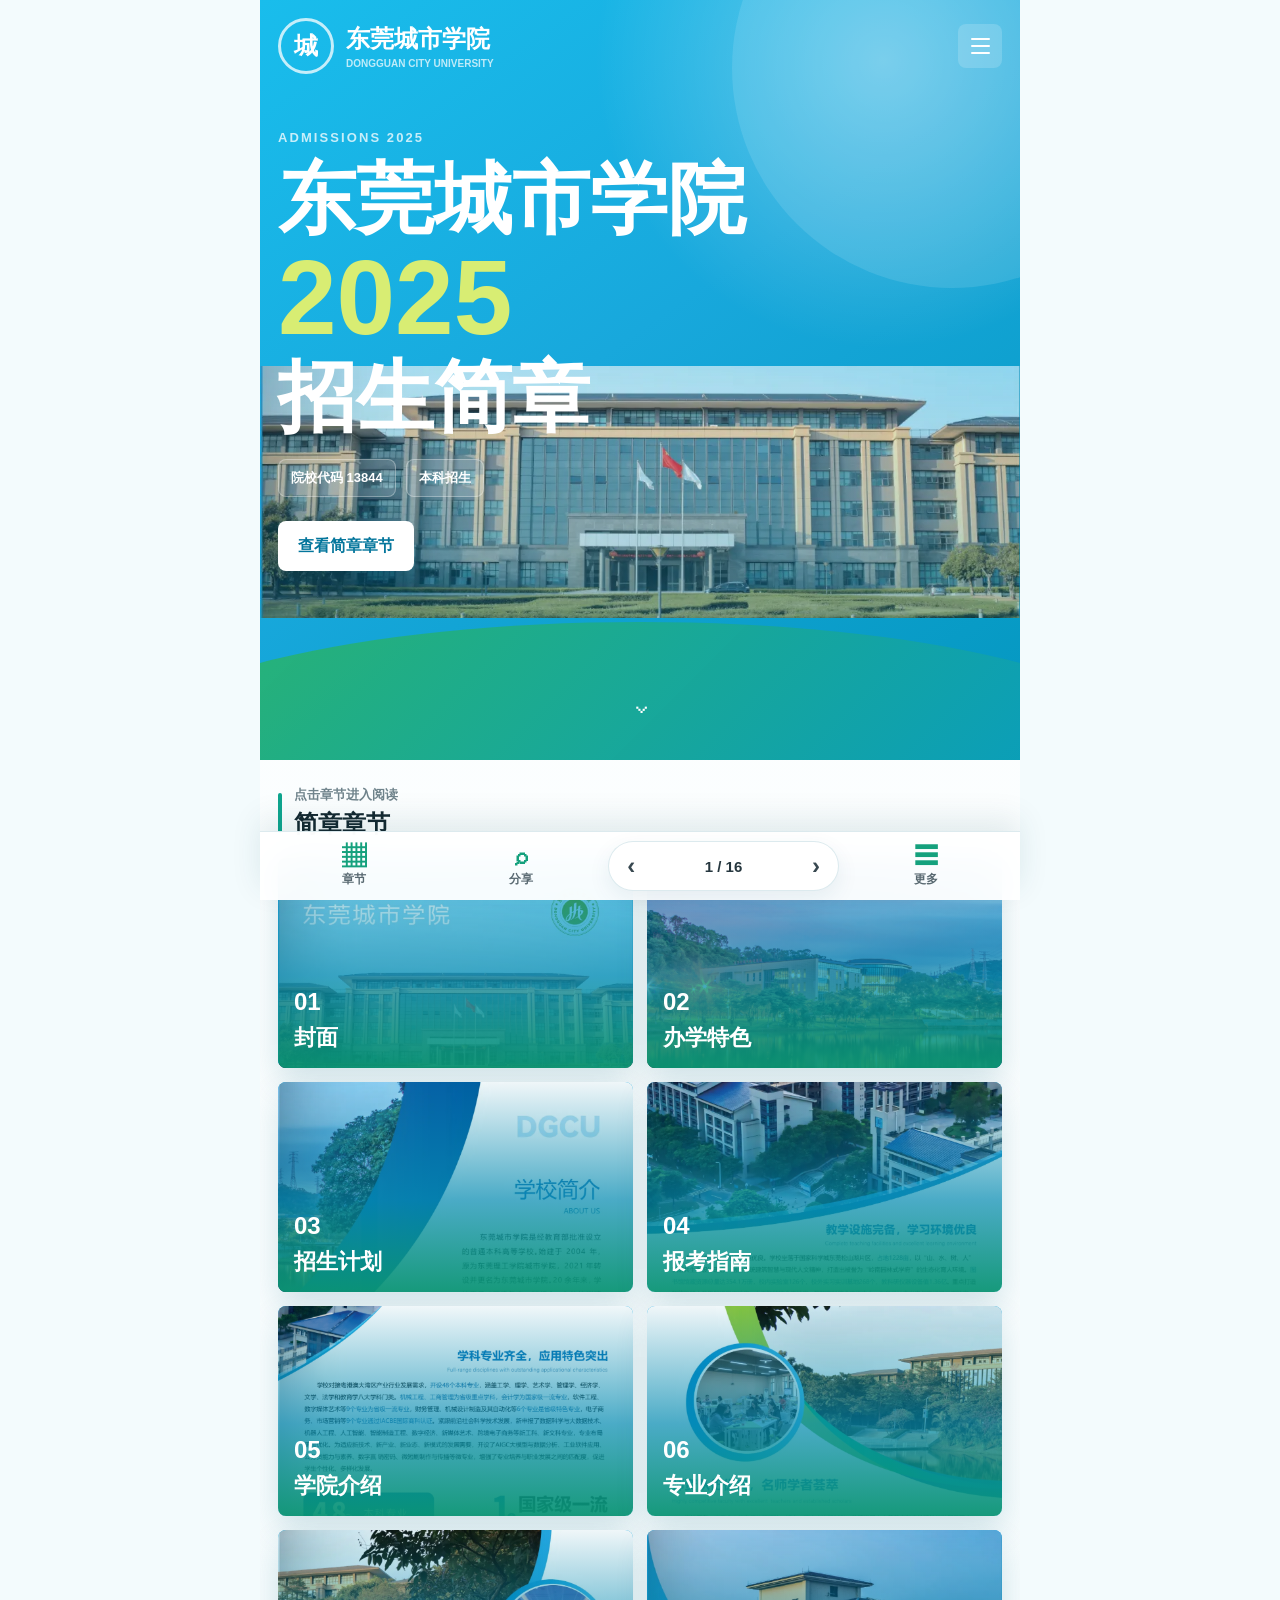
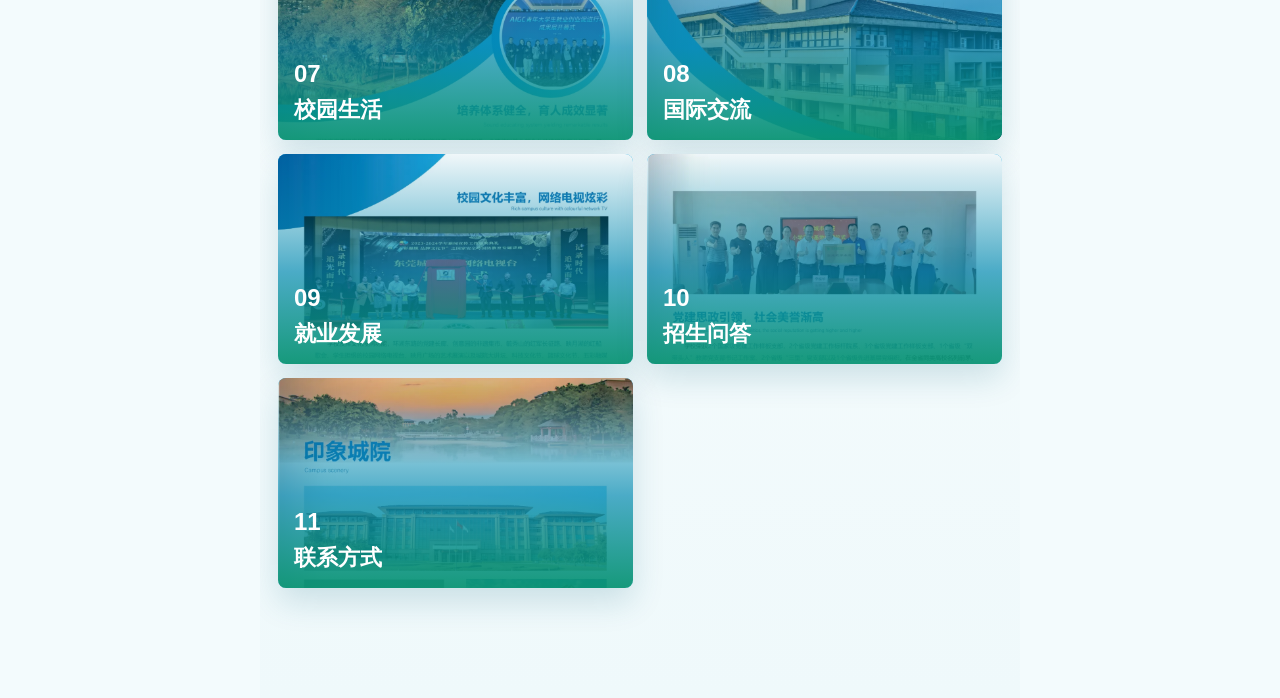
==== commit 9ec90032: "Make admissions H5 chapter based" ====
--- a/index.html
+++ b/index.html
@@ -2,118 +2,107 @@
 <html lang="zh-CN">
   <head>
     <meta charset="UTF-8" />
+    <meta http-equiv="Content-Type" content="text/html; charset=UTF-8" />
     <meta name="viewport" content="width=device-width, initial-scale=1, viewport-fit=cover" />
-    <meta name="theme-color" content="#18a8dd" />
+    <meta name="theme-color" content="#16a7dc" />
     <title>东莞城市学院 2025 招生简章 H5</title>
-    <meta name="description" content="东莞城市学院 2025 年本科招生简章手机 H5，包含招生信息、校园介绍与联系方式。" />
+    <meta name="description" content="东莞城市学院 2025 年本科招生简章手机 H5，点击章节查看完整图文内容。" />
     <meta property="og:type" content="website" />
     <meta property="og:locale" content="zh_CN" />
     <meta property="og:site_name" content="东莞城市学院" />
     <meta property="og:title" content="东莞城市学院 2025 招生简章" />
     <meta property="og:description" content="东莞城市学院 2025 年本科招生简章手机 H5，点击查看完整图文内容。" />
-    <meta property="og:image" content="./官宣！东莞城市学院2025年招生简章.webp" />
+    <meta property="og:image" content="./page-01.webp" />
     <meta name="twitter:card" content="summary_large_image" />
     <meta name="twitter:title" content="东莞城市学院 2025 招生简章" />
     <meta name="twitter:description" content="东莞城市学院 2025 年本科招生简章手机 H5，点击查看完整图文内容。" />
-    <meta name="twitter:image" content="./官宣！东莞城市学院2025年招生简章.webp" />
-    <link rel="image_src" href="./官宣！东莞城市学院2025年招生简章.webp" />
+    <meta name="twitter:image" content="./page-01.webp" />
+    <link rel="image_src" href="./page-01.webp" />
     <link rel="stylesheet" href="./styles.css" />
   </head>
   <body>
     <div class="app-shell">
-      <header class="hero-stage" id="top">
-        <nav class="stage-nav" id="stageNav" aria-label="简章章节快捷导航"></nav>
+      <header class="home-hero" id="top">
+        <div class="hero-glass">
+          <div class="brand-lockup">
+            <div class="brand-mark">城</div>
+            <div>
+              <strong>东莞城市学院</strong>
+              <span>DONGGUAN CITY UNIVERSITY</span>
+            </div>
+          </div>
 
-        <button class="menu-float" type="button" data-action="toggle-menu" aria-label="打开目录">
-          <span></span>
-          <span></span>
-          <span></span>
-        </button>
-
-        <div class="brand-lockup">
-          <div class="brand-mark">城</div>
-          <div>
-            <strong>东莞城市学院</strong>
-            <span>DONGGUAN CITY UNIVERSITY</span>
-          </div>
+          <button class="menu-button" type="button" data-action="more" aria-label="打开更多功能">
+            <span></span>
+            <span></span>
+            <span></span>
+          </button>
         </div>
 
-        <div class="hero-copy">
+        <div class="hero-content">
+          <p>Admissions 2025</p>
           <h1>东莞城市学院<br /><em>2025</em><br />招生简章</h1>
-          <p>院校代码 13844　|　本科</p>
+          <div class="hero-meta">
+            <span>院校代码 13844</span>
+            <span>本科招生</span>
+          </div>
+          <button class="primary-cta" type="button" data-action="show-chapters">查看简章章节</button>
         </div>
 
-        <div class="campus-photo">
-          <img src="./官宣！东莞城市学院2025年招生简章.webp" alt="东莞城市学院 2025 招生简章封面" />
+        <div class="hero-photo">
+          <img src="./page-01.webp" alt="东莞城市学院招生简章封面" />
         </div>
 
-        <div class="hero-wave">
-          <strong>创一流大学，办百年名校</strong>
-          <span>矢志打造一所创新性、应用型、国际化、特色鲜明的高水平大学。</span>
-          <button type="button" data-action="first-page" aria-label="开始阅读">⌄</button>
-        </div>
+        <button class="scroll-cue" type="button" data-action="show-chapters" aria-label="查看章节">⌄</button>
       </header>
 
       <main>
-        <section class="toc-panel" aria-label="目录预览">
-          <div class="panel-title">
-            <strong>目录</strong>
-            <button type="button" data-action="toggle-menu">展开</button>
+        <section class="chapter-home" id="chapters" aria-labelledby="chaptersTitle">
+          <div class="section-title">
+            <span></span>
+            <div>
+              <p>点击章节进入阅读</p>
+              <h2 id="chaptersTitle">简章章节</h2>
+            </div>
           </div>
-          <div class="toc-list" id="inlineToc"></div>
+          <div class="chapter-grid" id="chapterGrid"></div>
         </section>
 
-        <section class="chapter-section" aria-labelledby="chapterTitle">
-          <h2 id="chapterTitle">简章章节</h2>
-          <div class="chapter-rail" id="chapterRail"></div>
-        </section>
+        <section class="reader-view" id="reader" aria-label="章节内容" aria-hidden="true">
+          <div class="reader-top">
+            <button type="button" data-action="close-reader">‹ 章节</button>
+            <div>
+              <strong id="readerTitle">封面</strong>
+              <span id="readerCount">第 1 / 16 页</span>
+            </div>
+            <button type="button" data-action="open-viewer">放大</button>
+          </div>
 
-        <section class="preview-section" aria-label="阅读预览">
-          <article class="start-card">
-            <div>
-              <span id="previewKicker">01 封面</span>
-              <strong id="previewTitle">封面</strong>
-            </div>
-            <img id="previewCover" src="./官宣！东莞城市学院2025年招生简章.webp" alt="当前阅读页预览" />
-            <div class="mini-progress">
-              <span id="previewCount">1 / 16</span>
-              <i><b id="miniProgress"></b></i>
-            </div>
-            <button type="button" data-action="first-page">开始阅读</button>
-          </article>
-
-          <article class="gallery-card">
-            <div class="gallery-top">
-              <button type="button" data-action="open-viewer" data-index="0" aria-label="打开大图">⛶</button>
-              <button type="button" data-action="open-viewer" data-index="0" aria-label="关闭预览">×</button>
-            </div>
-            <button class="gallery-main" type="button" data-action="open-viewer" data-index="0">
-              <img id="featureImage" src="./官宣！东莞城市学院2025年招生简章.webp" alt="精选页面预览" />
-            </button>
-            <div class="thumb-strip" id="thumbStrip"></div>
-          </article>
-        </section>
-
-        <section class="reader-status" aria-live="polite">
-          <div>
-            <strong id="currentTitle">封面</strong>
-            <span id="currentCount">第 1 / 16 页</span>
-          </div>
           <div class="progress-track" aria-hidden="true">
             <span id="progressBar"></span>
           </div>
+
+          <article class="page-stage" id="pageStage">
+            <button class="page-arrow prev" type="button" data-action="prev-page" aria-label="上一页">‹</button>
+            <img id="readerImage" src="./page-01.webp" alt="招生简章页面" />
+            <button class="page-arrow next" type="button" data-action="next-page" aria-label="下一页">›</button>
+          </article>
+
+          <div class="reader-actions">
+            <button type="button" data-action="prev-page">上一页</button>
+            <button type="button" data-action="toggle-menu">目录</button>
+            <button type="button" data-action="next-page">下一页</button>
+          </div>
         </section>
-
-        <section class="page-list" id="pageList" aria-label="完整招生简章"></section>
       </main>
 
       <nav class="bottom-nav" aria-label="底部导航">
-        <button type="button" data-action="toggle-menu"><span>▣</span>目录</button>
+        <button type="button" data-action="back-home"><span>▦</span>章节</button>
         <button type="button" data-action="share"><span>⌕</span>分享</button>
-        <button class="pager-pill" type="button" data-action="open-viewer" data-index="0">
+        <button class="pager-pill" type="button" data-action="open-viewer">
           <i>‹</i><b id="bottomCount">1 / 16</b><i>›</i>
         </button>
-        <button type="button" data-action="contact-page"><span>☰</span>更多</button>
+        <button type="button" data-action="more"><span>☰</span>更多</button>
       </nav>
     </div>
 
@@ -123,11 +112,27 @@
         <div class="drawer-head">
           <div>
             <strong id="drawerTitle">目录</strong>
-            <span>点击任一章节快速跳转</span>
+            <span>点击章节快速阅读</span>
           </div>
           <button class="close-button" type="button" data-action="close-menu" aria-label="关闭目录">×</button>
         </div>
         <div class="drawer-list" id="drawerList"></div>
+      </div>
+    </aside>
+
+    <aside class="more-panel" id="morePanel" aria-hidden="true">
+      <div class="drawer-backdrop" data-action="close-more"></div>
+      <div class="more-card" role="dialog" aria-modal="true" aria-labelledby="moreTitle">
+        <div class="drawer-head">
+          <div>
+            <strong id="moreTitle">更多</strong>
+            <span>常用操作</span>
+          </div>
+          <button class="close-button" type="button" data-action="close-more" aria-label="关闭更多">×</button>
+        </div>
+        <button type="button" data-action="show-chapters">查看简章章节</button>
+        <button type="button" data-action="contact-page">联系方式</button>
+        <button type="button" data-action="share">分享链接</button>
       </div>
     </aside>
 
--- a/styles.css
+++ b/styles.css
@@ -1,14 +1,14 @@
 :root {
-  --bg: #f6fbfd;
+  --bg: #f3fbfd;
   --surface: #ffffff;
-  --text: #17242b;
-  --muted: #7b8c94;
-  --line: rgba(11, 104, 128, 0.13);
-  --blue: #18a8dd;
-  --blue-dark: #08749c;
-  --teal: #14a594;
-  --green: #36b86c;
-  --shadow: 0 18px 48px rgba(10, 78, 98, 0.16);
+  --text: #142830;
+  --muted: #70848c;
+  --line: rgba(8, 105, 132, 0.14);
+  --blue: #16a7dc;
+  --blue-deep: #04769c;
+  --green: #28b872;
+  --teal: #0fa58e;
+  --shadow: 0 18px 46px rgba(5, 76, 98, 0.16);
   --radius: 8px;
   font-family: -apple-system, BlinkMacSystemFont, "Segoe UI", "PingFang SC", "Microsoft YaHei", sans-serif;
 }
@@ -32,321 +32,248 @@
   border: 0;
   font: inherit;
   cursor: pointer;
+  -webkit-tap-highlight-color: transparent;
 }
 
 .app-shell {
-  width: min(100%, 920px);
+  width: min(100%, 760px);
   margin: 0 auto;
-  padding-bottom: calc(86px + env(safe-area-inset-bottom));
-  background: linear-gradient(180deg, #fff 0%, #f8fcfd 58%, #f3fafb 100%);
-}
-
-.hero-stage {
+  padding-bottom: calc(88px + env(safe-area-inset-bottom));
+  background: linear-gradient(180deg, #fff 0%, #f8fdfe 60%, #eff9fb 100%);
+  overflow: hidden;
+}
+
+.home-hero {
   position: relative;
-  min-height: 780px;
+  min-height: 760px;
   overflow: hidden;
-  padding: calc(18px + env(safe-area-inset-top)) 24px 0;
+  padding: calc(18px + env(safe-area-inset-top)) 18px 0;
   color: #fff;
   background:
-    radial-gradient(circle at 86% 6%, rgba(255, 255, 255, 0.38), transparent 20rem),
-    linear-gradient(145deg, #18b8ea 0%, #1aa7db 48%, #0396bf 100%);
-}
-
-.stage-nav {
+    radial-gradient(circle at 82% 8%, rgba(255, 255, 255, 0.35), transparent 18rem),
+    linear-gradient(145deg, #19bdec 0%, #18a8dc 46%, #0397bf 100%);
+}
+
+.home-hero::before {
+  position: absolute;
+  inset: -20% -20% auto auto;
+  width: 440px;
+  height: 440px;
+  border-radius: 50%;
+  content: "";
+  background: rgba(255, 255, 255, 0.11);
+  animation: floatOrb 8s ease-in-out infinite;
+}
+
+.hero-glass {
   position: relative;
-  z-index: 3;
-  display: grid;
-  grid-template-columns: repeat(5, 1fr);
-  gap: 10px;
-  margin-right: 54px;
-}
-
-.stage-nav button {
-  display: grid;
-  gap: 8px;
+  z-index: 4;
+  display: flex;
+  align-items: center;
+  justify-content: space-between;
+  gap: 14px;
+  animation: fadeDown 700ms ease both;
+}
+
+.brand-lockup {
+  display: flex;
+  align-items: center;
+  gap: 12px;
   min-width: 0;
-  padding: 0;
-  background: transparent;
-  color: rgba(255, 255, 255, 0.86);
-  text-align: left;
-}
-
-.stage-nav span {
-  overflow: hidden;
-  font-size: 13px;
-  font-weight: 700;
-  text-overflow: ellipsis;
-  white-space: nowrap;
-}
-
-.stage-nav i {
-  position: relative;
-  display: block;
-  height: 3px;
-  border-radius: 999px;
-  background: rgba(255, 255, 255, 0.42);
-}
-
-.stage-nav i::after {
-  position: absolute;
-  top: -4px;
-  left: 0;
-  width: 11px;
-  height: 11px;
-  border-radius: 999px;
-  content: "";
-  background: #fff;
-}
-
-.menu-float {
-  position: absolute;
-  top: calc(17px + env(safe-area-inset-top));
-  right: 18px;
-  z-index: 6;
+}
+
+.brand-mark {
+  display: grid;
+  place-items: center;
+  width: 56px;
+  height: 56px;
+  border: 3px solid rgba(255, 255, 255, 0.75);
+  border-radius: 50%;
+  font-size: 24px;
+  font-weight: 850;
+}
+
+.brand-lockup strong {
+  display: block;
+  font-size: 24px;
+  font-weight: 850;
+}
+
+.brand-lockup span {
+  display: block;
+  margin-top: 3px;
+  color: rgba(255, 255, 255, 0.72);
+  font-size: 10px;
+  font-weight: 800;
+}
+
+.menu-button {
   display: grid;
   align-content: center;
-  gap: 4px;
-  width: 42px;
-  height: 42px;
-  border-radius: var(--radius);
-  background: rgba(255, 255, 255, 0.18);
+  gap: 5px;
+  width: 44px;
+  height: 44px;
+  flex: 0 0 auto;
+  border-radius: var(--radius);
+  background: rgba(255, 255, 255, 0.17);
   color: #fff;
 }
 
-.menu-float span {
-  width: 18px;
+.menu-button span {
+  width: 19px;
   height: 2px;
   margin: 0 auto;
   border-radius: 999px;
   background: currentColor;
 }
 
-.brand-lockup {
+.hero-content {
   position: relative;
   z-index: 3;
+  margin-top: 56px;
+  animation: heroRise 850ms 120ms ease both;
+}
+
+.hero-content p {
+  margin: 0 0 12px;
+  color: rgba(255, 255, 255, 0.76);
+  font-size: 13px;
+  font-weight: 800;
+  letter-spacing: 0.16em;
+  text-transform: uppercase;
+}
+
+.hero-content h1 {
+  margin: 0;
+  font-size: clamp(48px, 13vw, 78px);
+  font-weight: 900;
+  line-height: 1.08;
+}
+
+.hero-content em {
+  color: #d8ed73;
+  font-style: normal;
+  font-size: 1.35em;
+}
+
+.hero-meta {
+  display: flex;
+  flex-wrap: wrap;
+  gap: 10px;
+  margin-top: 20px;
+}
+
+.hero-meta span {
+  padding: 9px 12px;
+  border: 1px solid rgba(255, 255, 255, 0.3);
+  border-radius: var(--radius);
+  background: rgba(255, 255, 255, 0.14);
+  font-size: 13px;
+  font-weight: 800;
+}
+
+.primary-cta {
+  min-height: 50px;
+  margin-top: 24px;
+  padding: 0 20px;
+  border-radius: var(--radius);
+  background: #fff;
+  color: var(--blue-deep);
+  font-size: 16px;
+  font-weight: 850;
+  box-shadow: 0 14px 30px rgba(2, 83, 109, 0.18);
+  animation: pulseCta 2.5s ease-in-out infinite;
+}
+
+.hero-photo {
+  position: absolute;
+  right: 0;
+  bottom: 142px;
+  left: 0;
+  z-index: 1;
+  height: 252px;
+  overflow: hidden;
+  animation: photoSlide 900ms 220ms ease both;
+}
+
+.hero-photo::after {
+  position: absolute;
+  inset: 0;
+  content: "";
+  background: linear-gradient(180deg, rgba(4, 132, 170, 0.05), rgba(4, 132, 170, 0.34));
+}
+
+.hero-photo img {
+  width: 100%;
+  height: 100%;
+  object-fit: cover;
+  object-position: center 28%;
+  display: block;
+}
+
+.scroll-cue {
+  position: absolute;
+  right: 0;
+  bottom: 36px;
+  left: 0;
+  z-index: 5;
+  width: 46px;
+  height: 46px;
+  margin: 0 auto;
+  border-radius: 50%;
+  background: transparent;
+  color: #fff;
+  font-size: 34px;
+  animation: bounceCue 1.6s ease-in-out infinite;
+}
+
+.home-hero::after {
+  position: absolute;
+  right: -18%;
+  bottom: -82px;
+  left: -18%;
+  z-index: 2;
+  height: 220px;
+  content: "";
+  background: linear-gradient(135deg, rgba(44, 181, 105, 0.95), rgba(5, 153, 198, 0.96));
+  border-radius: 50% 50% 0 0 / 58% 58% 0 0;
+}
+
+.chapter-home {
+  padding: 26px 18px 22px;
+}
+
+.section-title {
   display: flex;
   align-items: center;
   gap: 12px;
-  margin-top: 54px;
-}
-
-.brand-mark {
-  display: grid;
-  place-items: center;
-  width: 58px;
-  height: 58px;
-  border: 3px solid rgba(255, 255, 255, 0.74);
-  border-radius: 50%;
-  color: #fff;
-  font-size: 25px;
-  font-weight: 800;
-}
-
-.brand-lockup strong {
-  display: block;
-  font-size: 25px;
-  font-weight: 800;
-  line-height: 1.1;
-}
-
-.brand-lockup span {
-  display: block;
-  margin-top: 4px;
-  color: rgba(255, 255, 255, 0.74);
-  font-size: 10px;
+  margin-bottom: 18px;
+}
+
+.section-title > span {
+  width: 4px;
+  height: 40px;
+  border-radius: 999px;
+  background: var(--teal);
+}
+
+.section-title p {
+  margin: 0 0 4px;
+  color: var(--muted);
+  font-size: 13px;
   font-weight: 700;
 }
 
-.hero-copy {
-  position: relative;
-  z-index: 3;
-  margin-top: 54px;
-}
-
-.hero-copy h1 {
+.section-title h2 {
   margin: 0;
-  font-size: clamp(48px, 13vw, 86px);
-  font-weight: 850;
-  line-height: 1.08;
-  letter-spacing: 0;
-}
-
-.hero-copy em {
-  color: #d6ed74;
-  font-style: normal;
-  font-size: 1.34em;
-}
-
-.hero-copy p {
-  margin: 18px 0 0;
-  font-size: 18px;
-  font-weight: 700;
-}
-
-.campus-photo {
-  position: absolute;
-  right: 0;
-  bottom: 132px;
-  left: 0;
-  z-index: 1;
-  height: 238px;
-  overflow: hidden;
-}
-
-.campus-photo::after {
-  position: absolute;
-  inset: 0;
-  content: "";
-  background: linear-gradient(180deg, rgba(10, 153, 194, 0.08), rgba(5, 133, 168, 0.32));
-}
-
-.campus-photo img {
-  width: 100%;
-  height: 100%;
-  object-fit: cover;
-  object-position: center 29%;
-  display: block;
-}
-
-.hero-wave {
-  position: absolute;
-  right: 0;
-  bottom: 0;
-  left: 0;
-  z-index: 4;
-  min-height: 182px;
-  padding: 46px 58px 30px;
-  background: linear-gradient(135deg, rgba(37, 166, 112, 0.94), rgba(1, 151, 202, 0.94));
-  clip-path: ellipse(86% 58% at 52% 82%);
-}
-
-.hero-wave strong,
-.hero-wave span {
-  display: block;
-  max-width: 520px;
-}
-
-.hero-wave strong {
-  font-size: 25px;
-  line-height: 1.3;
-}
-
-.hero-wave span {
-  margin-top: 8px;
-  color: rgba(255, 255, 255, 0.84);
-  font-size: 15px;
-  line-height: 1.7;
-}
-
-.hero-wave button {
-  position: absolute;
-  right: 28px;
-  bottom: 22px;
-  width: 42px;
-  height: 42px;
-  border-radius: 50%;
-  background: transparent;
-  color: #fff;
-  font-size: 31px;
-}
-
-.toc-panel {
-  margin: -1px 0 0;
-  padding: 22px 18px 18px;
-  background: #fff;
-  border-bottom: 1px solid var(--line);
-}
-
-.panel-title,
-.chapter-section h2 {
-  display: flex;
-  align-items: center;
-  gap: 10px;
-  margin: 0 0 16px;
-  font-size: 20px;
-  font-weight: 850;
-}
-
-.panel-title::before,
-.chapter-section h2::before {
-  display: block;
-  width: 4px;
-  height: 23px;
-  border-radius: 999px;
-  content: "";
-  background: var(--teal);
-}
-
-.panel-title {
-  justify-content: space-between;
-}
-
-.panel-title button {
-  min-height: 36px;
-  padding: 0 13px;
-  border: 1px solid var(--line);
-  border-radius: var(--radius);
-  background: #fff;
-  color: var(--blue-dark);
-  font-size: 13px;
-  font-weight: 750;
-}
-
-.toc-list {
+  font-size: 24px;
+  font-weight: 900;
+}
+
+.chapter-grid {
   display: grid;
   grid-template-columns: repeat(2, minmax(0, 1fr));
-  gap: 8px 18px;
-}
-
-.toc-row {
-  display: grid;
-  grid-template-columns: 35px minmax(0, 1fr) auto 14px;
-  align-items: center;
-  gap: 8px;
-  min-height: 42px;
-  padding: 0 4px;
-  border-radius: var(--radius);
-  background: transparent;
-  text-align: left;
-}
-
-.toc-row b {
-  color: #0aa47f;
-  font-size: 18px;
-  font-weight: 850;
-}
-
-.toc-row span {
-  overflow: hidden;
-  font-size: 15px;
-  font-weight: 700;
-  text-overflow: ellipsis;
-  white-space: nowrap;
-}
-
-.toc-row small {
-  color: #8b99a0;
-  font-size: 13px;
-}
-
-.toc-row i {
-  color: #7b8c94;
-  font-style: normal;
-  font-size: 23px;
-}
-
-.chapter-section {
-  padding: 24px 18px 14px;
-}
-
-.chapter-rail {
-  display: grid;
-  grid-auto-columns: minmax(142px, 1fr);
-  grid-auto-flow: column;
   gap: 14px;
-  overflow-x: auto;
-  padding: 0 2px 12px;
-  scroll-snap-type: x mandatory;
 }
 
 .chapter-card {
@@ -354,11 +281,18 @@
   min-height: 210px;
   overflow: hidden;
   border-radius: var(--radius);
-  background: #0d9fbd;
+  background: var(--blue);
   color: #fff;
-  box-shadow: 0 12px 28px rgba(2, 91, 117, 0.16);
-  scroll-snap-align: start;
+  box-shadow: 0 14px 32px rgba(7, 92, 116, 0.16);
   text-align: left;
+  transform: translateY(18px);
+  opacity: 0;
+  animation: cardIn 650ms ease forwards;
+  animation-delay: var(--delay);
+}
+
+.chapter-card:active {
+  transform: scale(0.97);
 }
 
 .chapter-card img {
@@ -368,223 +302,113 @@
   height: 100%;
   object-fit: cover;
   object-position: top center;
+  transition: transform 400ms ease;
+}
+
+.chapter-card:hover img {
+  transform: scale(1.04);
 }
 
 .chapter-card::after {
   position: absolute;
   inset: 0;
   content: "";
-  background: linear-gradient(180deg, rgba(6, 125, 170, 0.05), rgba(2, 128, 155, 0.78) 62%, rgba(10, 148, 116, 0.94));
+  background: linear-gradient(180deg, rgba(5, 124, 165, 0.06), rgba(5, 139, 177, 0.72) 56%, rgba(10, 148, 116, 0.95));
 }
 
 .chapter-card span,
+.chapter-card strong,
+.chapter-card small {
+  position: absolute;
+  z-index: 1;
+  left: 16px;
+}
+
+.chapter-card span {
+  bottom: 52px;
+  font-size: 24px;
+  font-weight: 900;
+}
+
 .chapter-card strong {
-  position: absolute;
-  z-index: 1;
-  left: 17px;
-}
-
-.chapter-card span {
-  bottom: 60px;
-  font-size: 23px;
-  font-weight: 850;
-}
-
-.chapter-card strong {
-  right: 15px;
-  bottom: 22px;
+  right: 14px;
+  bottom: 18px;
   font-size: 22px;
-  line-height: 1.12;
-}
-
-.preview-section {
-  display: grid;
-  grid-template-columns: 0.72fr 1.28fr;
-  gap: 16px;
-  padding: 12px 18px 22px;
-}
-
-.start-card,
-.gallery-card,
-.brochure-page {
-  border: 1px solid var(--line);
-  border-radius: var(--radius);
-  background: #fff;
-  box-shadow: var(--shadow);
-}
-
-.start-card {
-  display: grid;
-  gap: 14px;
-  align-content: start;
-  padding: 18px;
-}
-
-.start-card span {
-  display: block;
-  color: #078aa3;
-  font-size: 14px;
-  font-weight: 850;
-}
-
-.start-card strong {
-  display: block;
-  margin-top: 5px;
-  font-size: 19px;
-}
-
-.start-card img {
-  width: 100%;
-  aspect-ratio: 3 / 4.1;
-  object-fit: cover;
-  object-position: top center;
-  border-radius: var(--radius);
-}
-
-.mini-progress {
-  display: grid;
-  grid-template-columns: auto 1fr;
-  align-items: center;
-  gap: 12px;
-}
-
-.mini-progress span {
-  color: #45565d;
-  font-size: 14px;
-}
-
-.mini-progress i {
-  height: 5px;
+  line-height: 1.1;
+}
+
+.reader-view {
+  position: fixed;
+  inset: 0;
+  z-index: 65;
+  display: none;
+  overflow: auto;
+  padding: 0 18px calc(86px + env(safe-area-inset-bottom));
+  background: linear-gradient(180deg, #eefafe 0%, #f7fcfd 56%, #f0fafb 100%);
+}
+
+.reader-view.is-active {
+  display: block;
+  animation: readerWindowIn 360ms ease both;
+}
+
+body.reading-mode {
   overflow: hidden;
-  border-radius: 999px;
-  background: #dce9ec;
-}
-
-.mini-progress b {
-  display: block;
-  width: 0;
-  height: 100%;
-  border-radius: inherit;
-  background: var(--teal);
-}
-
-.start-card button {
-  min-height: 50px;
-  border-radius: var(--radius);
-  background: linear-gradient(135deg, #13b37b, #0ba17f);
-  color: #fff;
-  font-size: 16px;
-  font-weight: 800;
-}
-
-.gallery-card {
-  position: relative;
-  overflow: hidden;
-}
-
-.gallery-top {
-  position: absolute;
-  top: 12px;
-  right: 12px;
-  left: 12px;
-  z-index: 2;
-  display: flex;
-  justify-content: space-between;
-  pointer-events: none;
-}
-
-.gallery-top button {
-  width: 40px;
-  height: 40px;
-  border-radius: 50%;
-  background: rgba(255, 255, 255, 0.9);
-  color: var(--blue-dark);
-  font-size: 22px;
-  pointer-events: auto;
-}
-
-.gallery-main {
-  display: block;
-  width: 100%;
-  padding: 0;
-  background: #d9eef5;
-}
-
-.gallery-main img {
-  display: block;
-  width: 100%;
-  aspect-ratio: 16 / 10;
-  object-fit: cover;
-  object-position: center top;
-}
-
-.thumb-strip {
-  display: grid;
-  grid-template-columns: repeat(6, 1fr);
-  gap: 10px;
-  padding: 12px;
-}
-
-.thumb {
-  display: grid;
-  gap: 5px;
-  padding: 0;
-  background: transparent;
-  color: #8c9aa1;
-  font-size: 11px;
-  font-weight: 700;
-}
-
-.thumb img {
-  width: 100%;
-  aspect-ratio: 4 / 3;
-  object-fit: cover;
-  object-position: top center;
-  border: 3px solid transparent;
-  border-radius: 5px;
-}
-
-.thumb.is-active img {
-  border-color: #1eb4ee;
-}
-
-.reader-status {
+}
+
+.reader-top {
   position: sticky;
   top: 0;
   z-index: 20;
-  padding: 12px 18px 11px;
-  background: rgba(255, 255, 255, 0.94);
+  display: grid;
+  grid-template-columns: 72px 1fr 58px;
+  align-items: center;
+  gap: 10px;
+  min-height: 64px;
+  margin: 0 -18px;
+  padding: 8px 18px;
+  background: rgba(255, 255, 255, 0.95);
   border-top: 1px solid var(--line);
   border-bottom: 1px solid var(--line);
   backdrop-filter: blur(16px);
 }
 
-.reader-status > div:first-child {
-  display: flex;
-  justify-content: space-between;
-  gap: 14px;
-}
-
-.reader-status strong {
+.reader-top button {
+  min-height: 38px;
+  border-radius: var(--radius);
+  background: #eaf8fb;
+  color: var(--blue-deep);
+  font-size: 13px;
+  font-weight: 850;
+}
+
+.reader-top div {
+  min-width: 0;
+  text-align: center;
+}
+
+.reader-top strong {
+  display: block;
   overflow: hidden;
-  font-size: 15px;
-  font-weight: 850;
+  font-size: 16px;
+  font-weight: 900;
   text-overflow: ellipsis;
   white-space: nowrap;
 }
 
-.reader-status span {
-  flex: 0 0 auto;
+.reader-top span {
+  display: block;
+  margin-top: 3px;
   color: var(--muted);
   font-size: 12px;
 }
 
 .progress-track {
   height: 4px;
-  margin-top: 9px;
+  margin: 12px 0 16px;
   overflow: hidden;
   border-radius: 999px;
-  background: rgba(5, 148, 184, 0.12);
+  background: rgba(22, 167, 220, 0.13);
 }
 
 .progress-track span {
@@ -593,60 +417,73 @@
   height: 100%;
   border-radius: inherit;
   background: linear-gradient(90deg, var(--green), var(--blue));
-}
-
-.page-list {
-  display: grid;
-  gap: 18px;
-  padding: 18px 18px 30px;
-}
-
-.brochure-page {
+  transition: width 220ms ease;
+}
+
+.page-stage {
+  position: relative;
   overflow: hidden;
-  scroll-margin-top: 80px;
-}
-
-.page-head {
-  display: flex;
-  align-items: center;
-  justify-content: space-between;
-  gap: 12px;
-  padding: 13px 15px;
-  border-bottom: 1px solid var(--line);
-}
-
-.page-head span {
-  color: #078aa3;
-  font-size: 13px;
-  font-weight: 850;
-}
-
-.page-head strong {
-  margin-left: 8px;
-  font-size: 16px;
-}
-
-.page-head button {
-  min-height: 34px;
-  padding: 0 12px;
-  border-radius: var(--radius);
-  background: #eaf7fa;
-  color: var(--blue-dark);
-  font-size: 13px;
-  font-weight: 800;
-}
-
-.image-button {
-  display: block;
-  width: 100%;
-  padding: 0;
+  border: 1px solid var(--line);
+  border-radius: var(--radius);
   background: #fff;
-}
-
-.image-button img {
+  box-shadow: var(--shadow);
+}
+
+.page-stage img {
   display: block;
   width: 100%;
   height: auto;
+}
+
+.page-stage.slide-next img {
+  animation: slideNext 360ms ease both;
+}
+
+.page-stage.slide-prev img {
+  animation: slidePrev 360ms ease both;
+}
+
+.page-arrow {
+  position: absolute;
+  top: 46%;
+  z-index: 3;
+  display: grid;
+  place-items: center;
+  width: 42px;
+  height: 42px;
+  border-radius: 50%;
+  background: rgba(255, 255, 255, 0.9);
+  color: var(--blue-deep);
+  font-size: 30px;
+  box-shadow: 0 8px 20px rgba(0, 0, 0, 0.16);
+}
+
+.page-arrow.prev {
+  left: 10px;
+}
+
+.page-arrow.next {
+  right: 10px;
+}
+
+.reader-actions {
+  display: grid;
+  grid-template-columns: repeat(3, 1fr);
+  gap: 10px;
+  margin-top: 14px;
+}
+
+.reader-actions button {
+  min-height: 46px;
+  border-radius: var(--radius);
+  background: #eaf8fb;
+  color: var(--blue-deep);
+  font-weight: 850;
+}
+
+.reader-actions button:nth-child(2) {
+  background: linear-gradient(135deg, var(--teal), var(--blue));
+  color: #fff;
 }
 
 .bottom-nav {
@@ -656,12 +493,12 @@
   left: 0;
   z-index: 42;
   display: grid;
-  grid-template-columns: 1fr 1fr 1.5fr 1fr;
+  grid-template-columns: 1fr 1fr 1.45fr 1fr;
   align-items: center;
-  gap: 10px;
-  width: min(100%, 920px);
+  gap: 8px;
+  width: min(100%, 760px);
   margin: 0 auto;
-  padding: 9px 18px calc(9px + env(safe-area-inset-bottom));
+  padding: 9px 14px calc(9px + env(safe-area-inset-bottom));
   background: rgba(255, 255, 255, 0.95);
   border-top: 1px solid var(--line);
   backdrop-filter: blur(16px);
@@ -674,7 +511,7 @@
   background: transparent;
   color: #596971;
   font-size: 12px;
-  font-weight: 700;
+  font-weight: 800;
 }
 
 .bottom-nav span {
@@ -689,7 +526,6 @@
   display: grid;
   grid-template-columns: 28px 1fr 28px;
   align-items: center;
-  min-width: 118px;
   padding: 0 8px;
   border: 1px solid var(--line);
   border-radius: 999px !important;
@@ -709,6 +545,7 @@
 }
 
 .toc-drawer,
+.more-panel,
 .viewer {
   position: fixed;
   inset: 0;
@@ -717,6 +554,7 @@
 }
 
 .toc-drawer.is-open,
+.more-panel.is-open,
 .viewer.is-open {
   display: block;
 }
@@ -724,20 +562,25 @@
 .drawer-backdrop {
   position: absolute;
   inset: 0;
-  background: rgba(7, 35, 45, 0.42);
-}
-
-.drawer-panel {
-  position: absolute;
-  top: 0;
+  background: rgba(7, 35, 45, 0.46);
+  animation: fadeIn 180ms ease both;
+}
+
+.drawer-panel,
+.more-card {
+  position: absolute;
   right: 0;
   bottom: 0;
-  width: min(390px, 88vw);
-  padding: calc(22px + env(safe-area-inset-top)) 18px 18px;
+  left: 0;
+  width: min(100%, 760px);
+  max-height: 78vh;
+  margin: 0 auto;
   overflow: auto;
-  border-left: 1px solid rgba(24, 168, 221, 0.3);
+  padding: 18px 18px calc(18px + env(safe-area-inset-bottom));
+  border-radius: 8px 8px 0 0;
   background: rgba(255, 255, 255, 0.98);
-  box-shadow: -22px 0 56px rgba(0, 0, 0, 0.18);
+  box-shadow: 0 -18px 50px rgba(0, 0, 0, 0.22);
+  animation: sheetUp 240ms ease both;
 }
 
 .drawer-head {
@@ -745,18 +588,18 @@
   align-items: center;
   justify-content: space-between;
   gap: 12px;
-  margin-bottom: 18px;
+  margin-bottom: 14px;
 }
 
 .drawer-head strong {
   display: block;
-  font-size: 26px;
-  font-weight: 850;
+  font-size: 24px;
+  font-weight: 900;
 }
 
 .drawer-head span {
   display: block;
-  margin-top: 5px;
+  margin-top: 4px;
   color: var(--muted);
   font-size: 12px;
 }
@@ -775,17 +618,58 @@
 
 .drawer-list {
   display: grid;
-  gap: 6px;
-}
-
-.drawer-list .toc-row {
-  min-height: 58px;
+  gap: 7px;
+}
+
+.toc-row {
+  display: grid;
+  grid-template-columns: 40px 1fr auto 16px;
+  align-items: center;
+  gap: 8px;
+  min-height: 54px;
   padding: 0 10px;
-}
-
-.drawer-list .toc-row:first-child {
-  background: #f0f8fb;
-  box-shadow: inset 4px 0 0 var(--teal);
+  border-radius: var(--radius);
+  background: #f4fbfc;
+  text-align: left;
+}
+
+.toc-row b {
+  color: var(--teal);
+  font-size: 19px;
+  font-weight: 900;
+}
+
+.toc-row span {
+  font-weight: 850;
+}
+
+.toc-row small {
+  color: #8b99a0;
+  font-size: 13px;
+}
+
+.toc-row i {
+  color: #77878e;
+  font-style: normal;
+  font-size: 22px;
+}
+
+.more-card {
+  display: grid;
+  gap: 10px;
+}
+
+.more-card > button {
+  min-height: 52px;
+  border-radius: var(--radius);
+  background: #f1fafb;
+  color: var(--blue-deep);
+  font-weight: 850;
+}
+
+.more-card > button:nth-of-type(1) {
+  background: linear-gradient(135deg, var(--teal), var(--blue));
+  color: #fff;
 }
 
 .viewer {
@@ -796,6 +680,7 @@
 .viewer.is-open {
   display: grid;
   grid-template-rows: auto minmax(0, 1fr) auto;
+  animation: fadeIn 160ms ease both;
 }
 
 .viewer-top {
@@ -824,6 +709,7 @@
   width: min(100%, 680px);
   height: auto;
   background: #fff;
+  animation: zoomIn 220ms ease both;
 }
 
 .viewer-nav {
@@ -838,7 +724,7 @@
   border-radius: var(--radius);
   background: rgba(255, 255, 255, 0.13);
   color: #fff;
-  font-weight: 800;
+  font-weight: 850;
 }
 
 .toast {
@@ -866,100 +752,180 @@
   transform: translateY(0);
 }
 
-@media (max-width: 680px) {
-  .app-shell {
-    width: 100%;
-  }
-
-  .hero-stage {
-    min-height: 760px;
-    padding-right: 18px;
-    padding-left: 18px;
-  }
-
-  .stage-nav {
-    grid-template-columns: repeat(5, minmax(74px, 1fr));
-    overflow-x: auto;
-    padding-bottom: 8px;
-  }
-
-  .brand-lockup {
-    margin-top: 42px;
-  }
-
-  .hero-copy {
-    margin-top: 42px;
-  }
-
-  .campus-photo {
-    bottom: 138px;
-  }
-
-  .hero-wave {
-    padding: 48px 28px 28px;
-    clip-path: ellipse(105% 58% at 52% 84%);
-  }
-
-  .hero-wave strong {
+@keyframes fadeDown {
+  from {
+    opacity: 0;
+    transform: translateY(-14px);
+  }
+  to {
+    opacity: 1;
+    transform: translateY(0);
+  }
+}
+
+@keyframes heroRise {
+  from {
+    opacity: 0;
+    transform: translateY(24px);
+  }
+  to {
+    opacity: 1;
+    transform: translateY(0);
+  }
+}
+
+@keyframes photoSlide {
+  from {
+    opacity: 0;
+    transform: translateY(35px) scale(1.04);
+  }
+  to {
+    opacity: 1;
+    transform: translateY(0) scale(1);
+  }
+}
+
+@keyframes bounceCue {
+  0%,
+  100% {
+    transform: translateY(0);
+  }
+  50% {
+    transform: translateY(8px);
+  }
+}
+
+@keyframes pulseCta {
+  0%,
+  100% {
+    transform: translateY(0);
+    box-shadow: 0 14px 30px rgba(2, 83, 109, 0.18);
+  }
+  50% {
+    transform: translateY(-2px);
+    box-shadow: 0 18px 36px rgba(2, 83, 109, 0.26);
+  }
+}
+
+@keyframes floatOrb {
+  0%,
+  100% {
+    transform: translate(0, 0);
+  }
+  50% {
+    transform: translate(-16px, 18px);
+  }
+}
+
+@keyframes cardIn {
+  to {
+    opacity: 1;
+    transform: translateY(0);
+  }
+}
+
+@keyframes readerIn {
+  from {
+    opacity: 0;
+    transform: translateY(20px);
+  }
+  to {
+    opacity: 1;
+    transform: translateY(0);
+  }
+}
+
+@keyframes readerWindowIn {
+  from {
+    opacity: 0;
+    transform: translateX(28px);
+  }
+  to {
+    opacity: 1;
+    transform: translateX(0);
+  }
+}
+
+@keyframes slideNext {
+  from {
+    opacity: 0;
+    transform: translateX(26px);
+  }
+  to {
+    opacity: 1;
+    transform: translateX(0);
+  }
+}
+
+@keyframes slidePrev {
+  from {
+    opacity: 0;
+    transform: translateX(-26px);
+  }
+  to {
+    opacity: 1;
+    transform: translateX(0);
+  }
+}
+
+@keyframes sheetUp {
+  from {
+    transform: translateY(24px);
+  }
+  to {
+    transform: translateY(0);
+  }
+}
+
+@keyframes fadeIn {
+  from {
+    opacity: 0;
+  }
+  to {
+    opacity: 1;
+  }
+}
+
+@keyframes zoomIn {
+  from {
+    opacity: 0;
+    transform: scale(0.98);
+  }
+  to {
+    opacity: 1;
+    transform: scale(1);
+  }
+}
+
+@media (max-width: 430px) {
+  .home-hero {
+    min-height: 740px;
+  }
+
+  .brand-lockup strong {
     font-size: 21px;
   }
 
-  .toc-panel {
-    display: none;
-  }
-
-  .preview-section {
+  .brand-mark {
+    width: 50px;
+    height: 50px;
+  }
+
+  .hero-content {
+    margin-top: 48px;
+  }
+
+  .hero-photo {
+    bottom: 132px;
+    height: 235px;
+  }
+
+  .chapter-grid {
     grid-template-columns: 1fr;
   }
 
-  .start-card {
-    grid-template-columns: 0.7fr 1fr;
-    align-items: center;
-  }
-
-  .start-card img {
-    grid-row: span 3;
-    aspect-ratio: 3 / 4;
-  }
-
-  .start-card button,
-  .mini-progress {
-    grid-column: 2;
-  }
-
-  .thumb-strip {
-    grid-template-columns: repeat(6, minmax(64px, 1fr));
-    overflow-x: auto;
-  }
-}
-
-@media (max-width: 380px) {
-  .hero-copy h1 {
-    font-size: 46px;
-  }
-
-  .brand-lockup strong {
-    font-size: 22px;
-  }
-
-  .chapter-rail {
-    grid-auto-columns: 132px;
-  }
-
-  .start-card {
-    grid-template-columns: 1fr;
-  }
-
-  .start-card img,
-  .start-card button,
-  .mini-progress {
-    grid-column: auto;
-  }
-
-  .bottom-nav {
-    gap: 4px;
-    padding-right: 10px;
-    padding-left: 10px;
+  .chapter-card {
+    min-height: 176px;
   }
 }
 
@@ -971,7 +937,7 @@
   *,
   *::before,
   *::after {
+    animation-duration: 0.001ms !important;
     transition-duration: 0.001ms !important;
-    animation-duration: 0.001ms !important;
-  }
-}
+  }
+}
